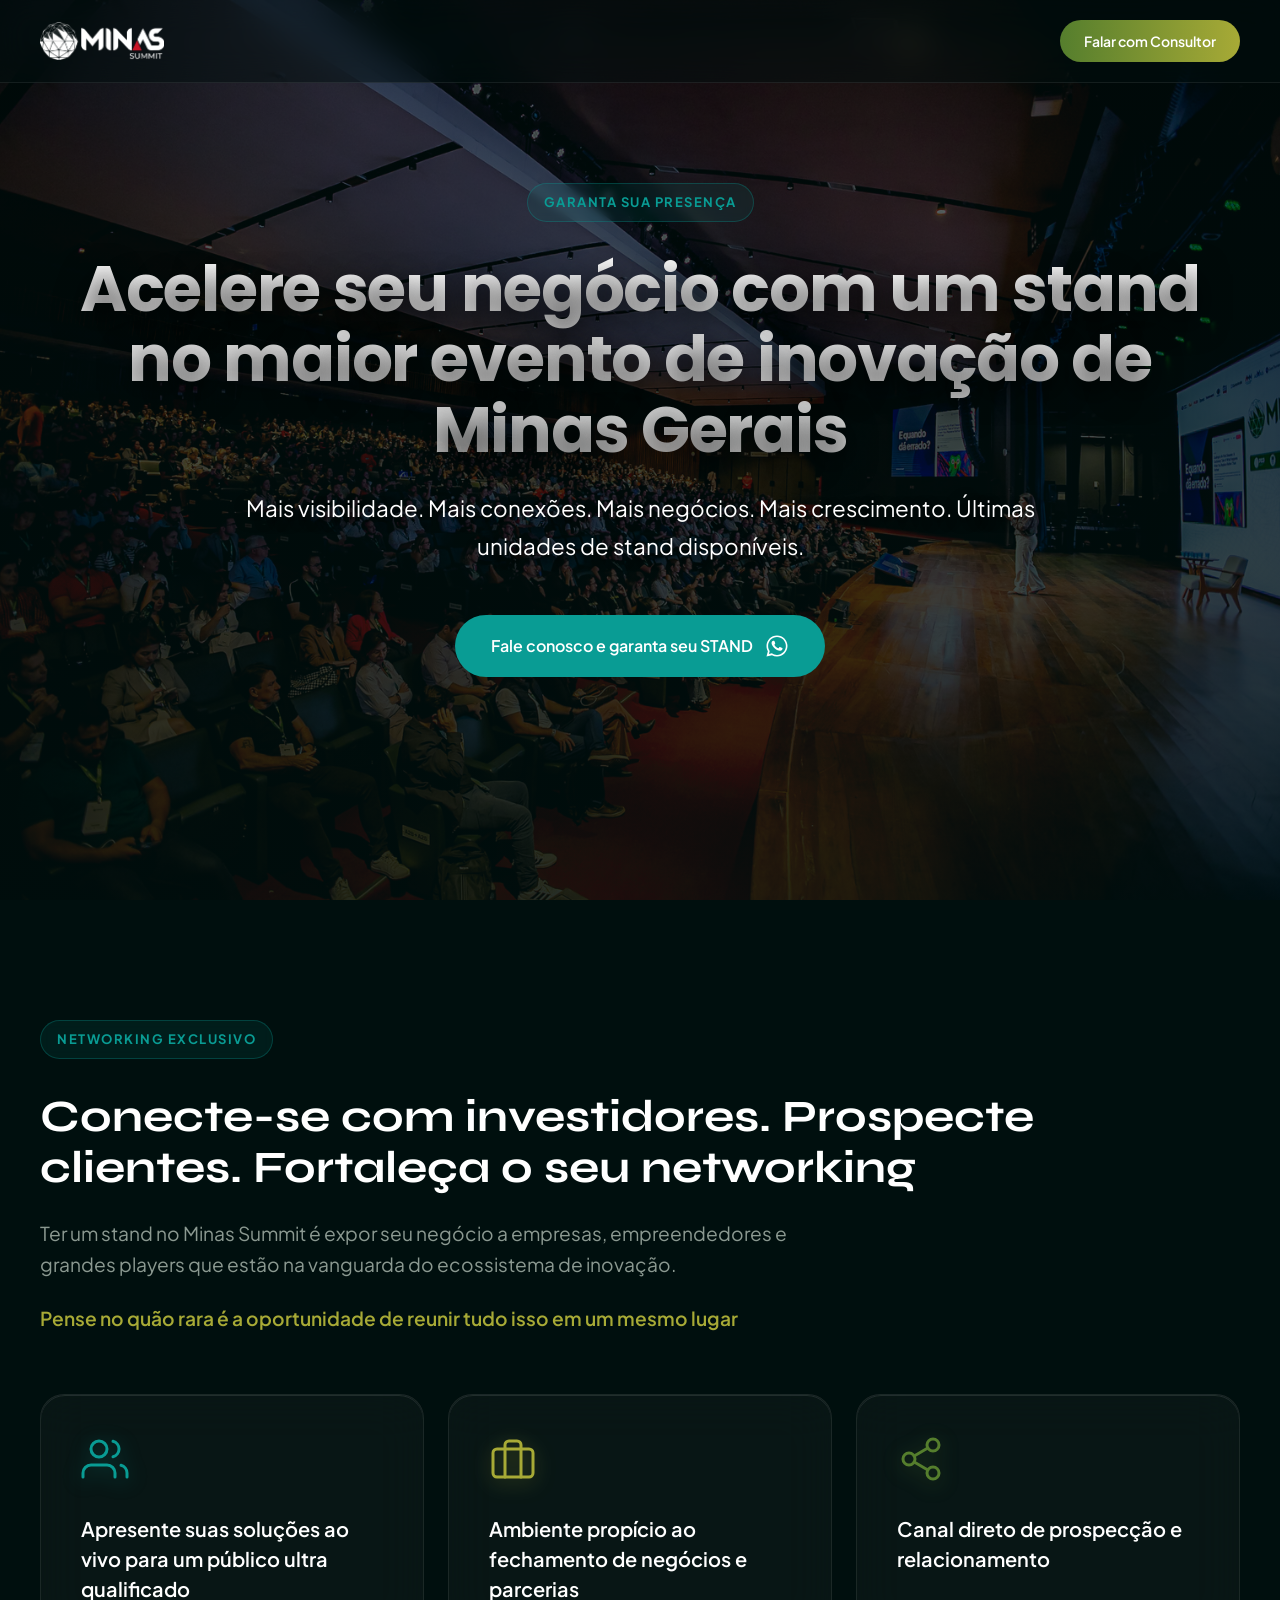
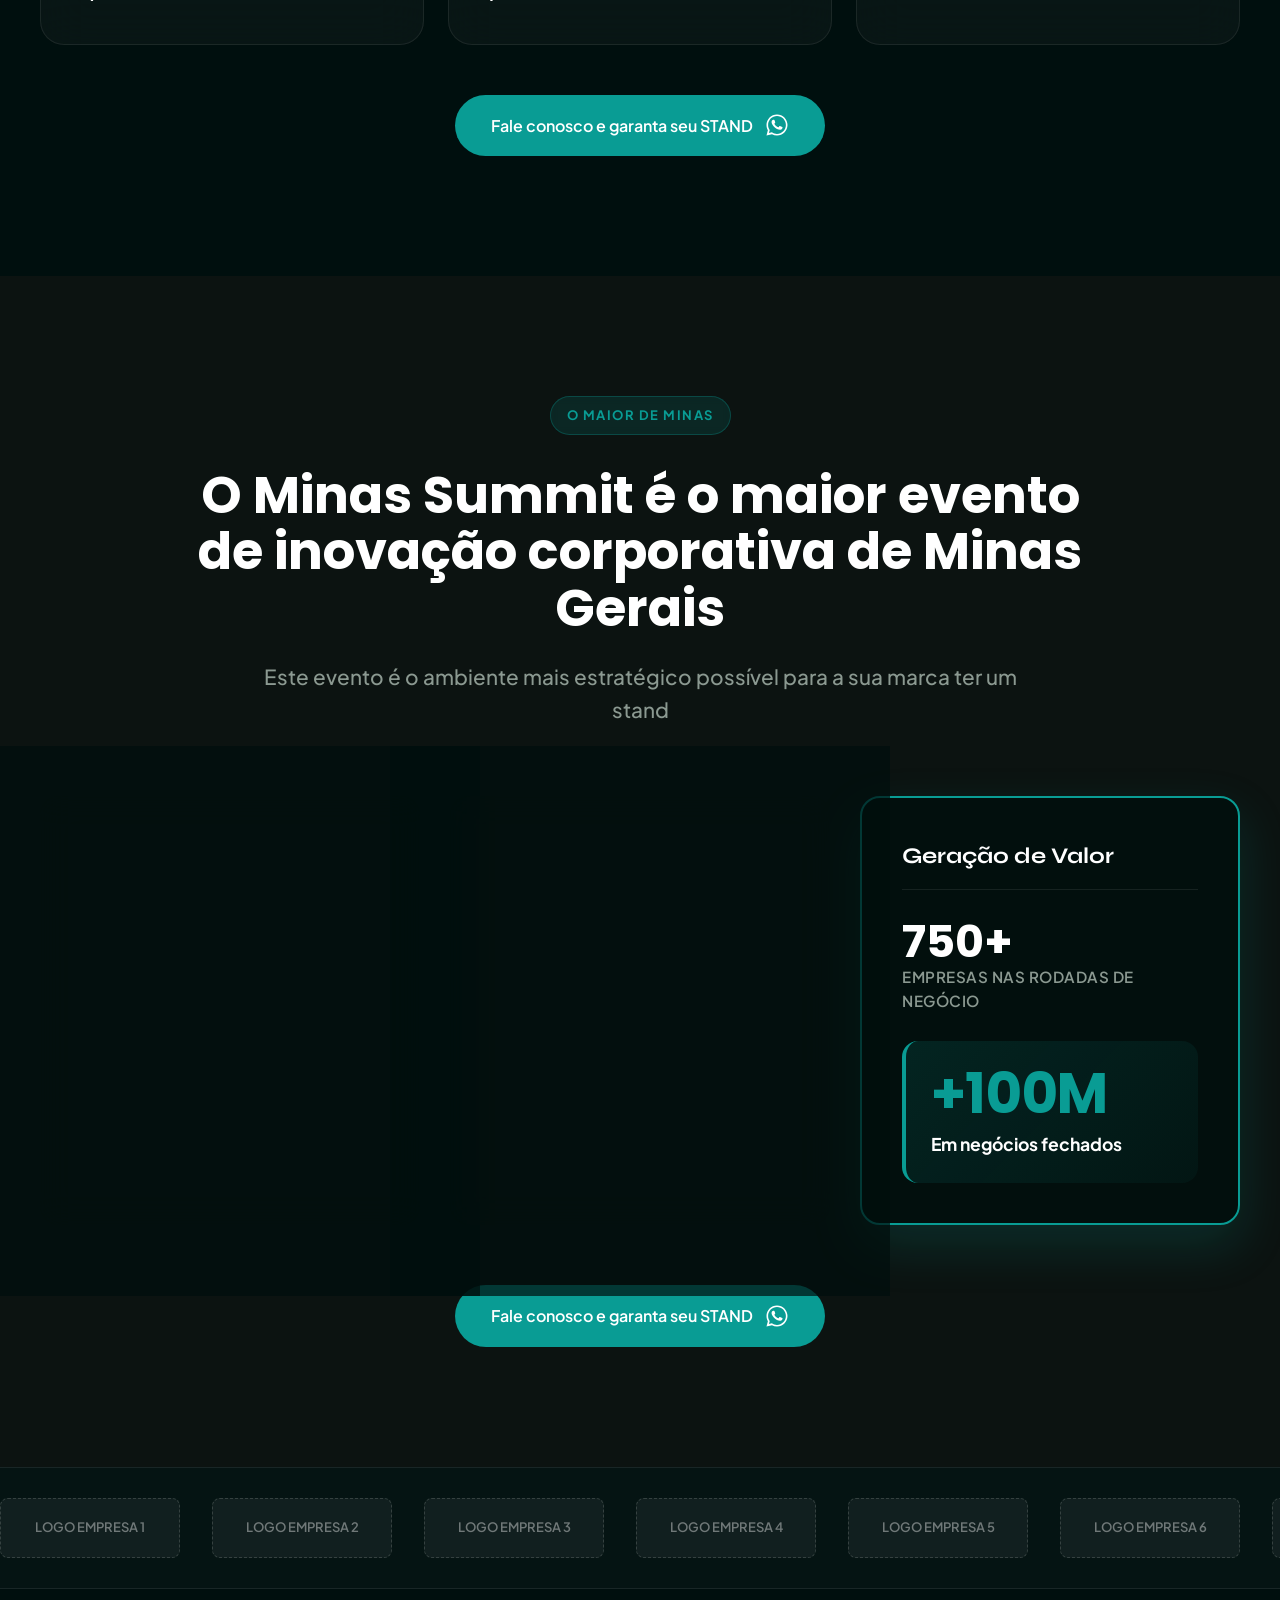
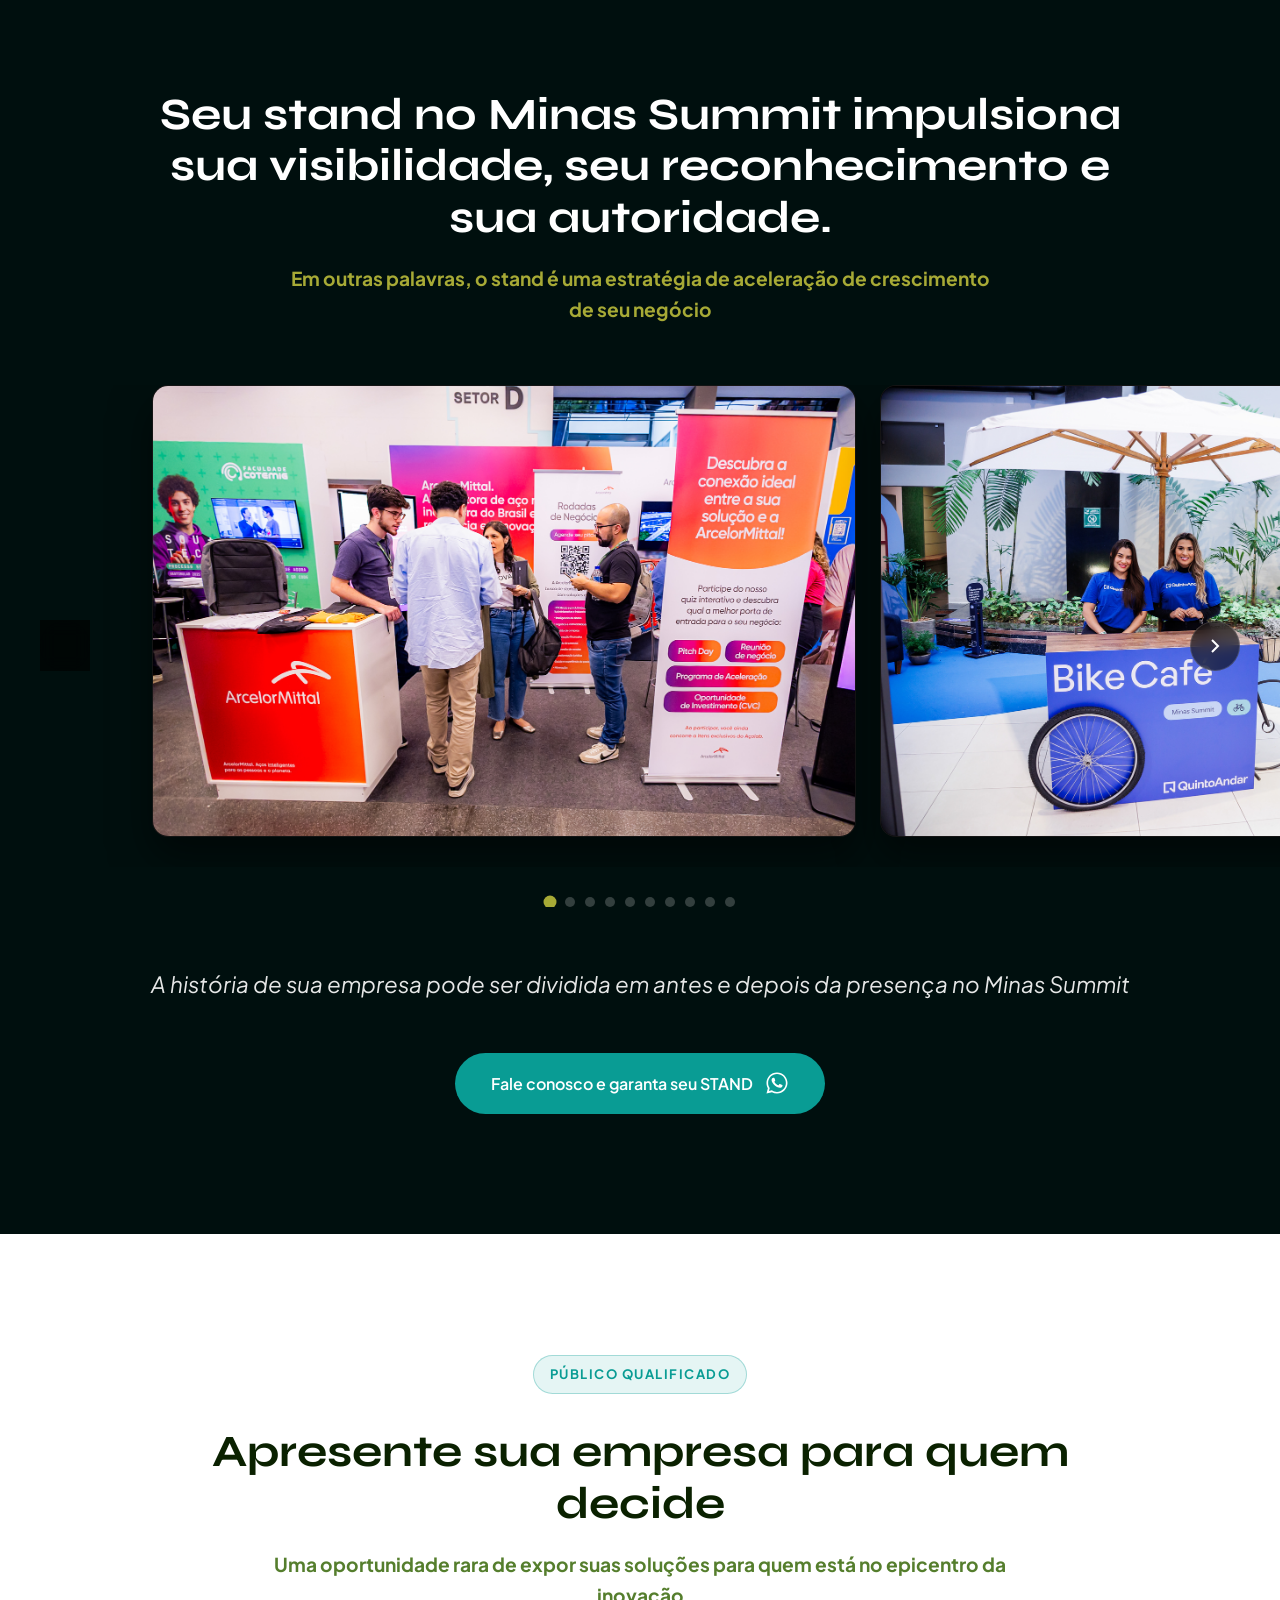
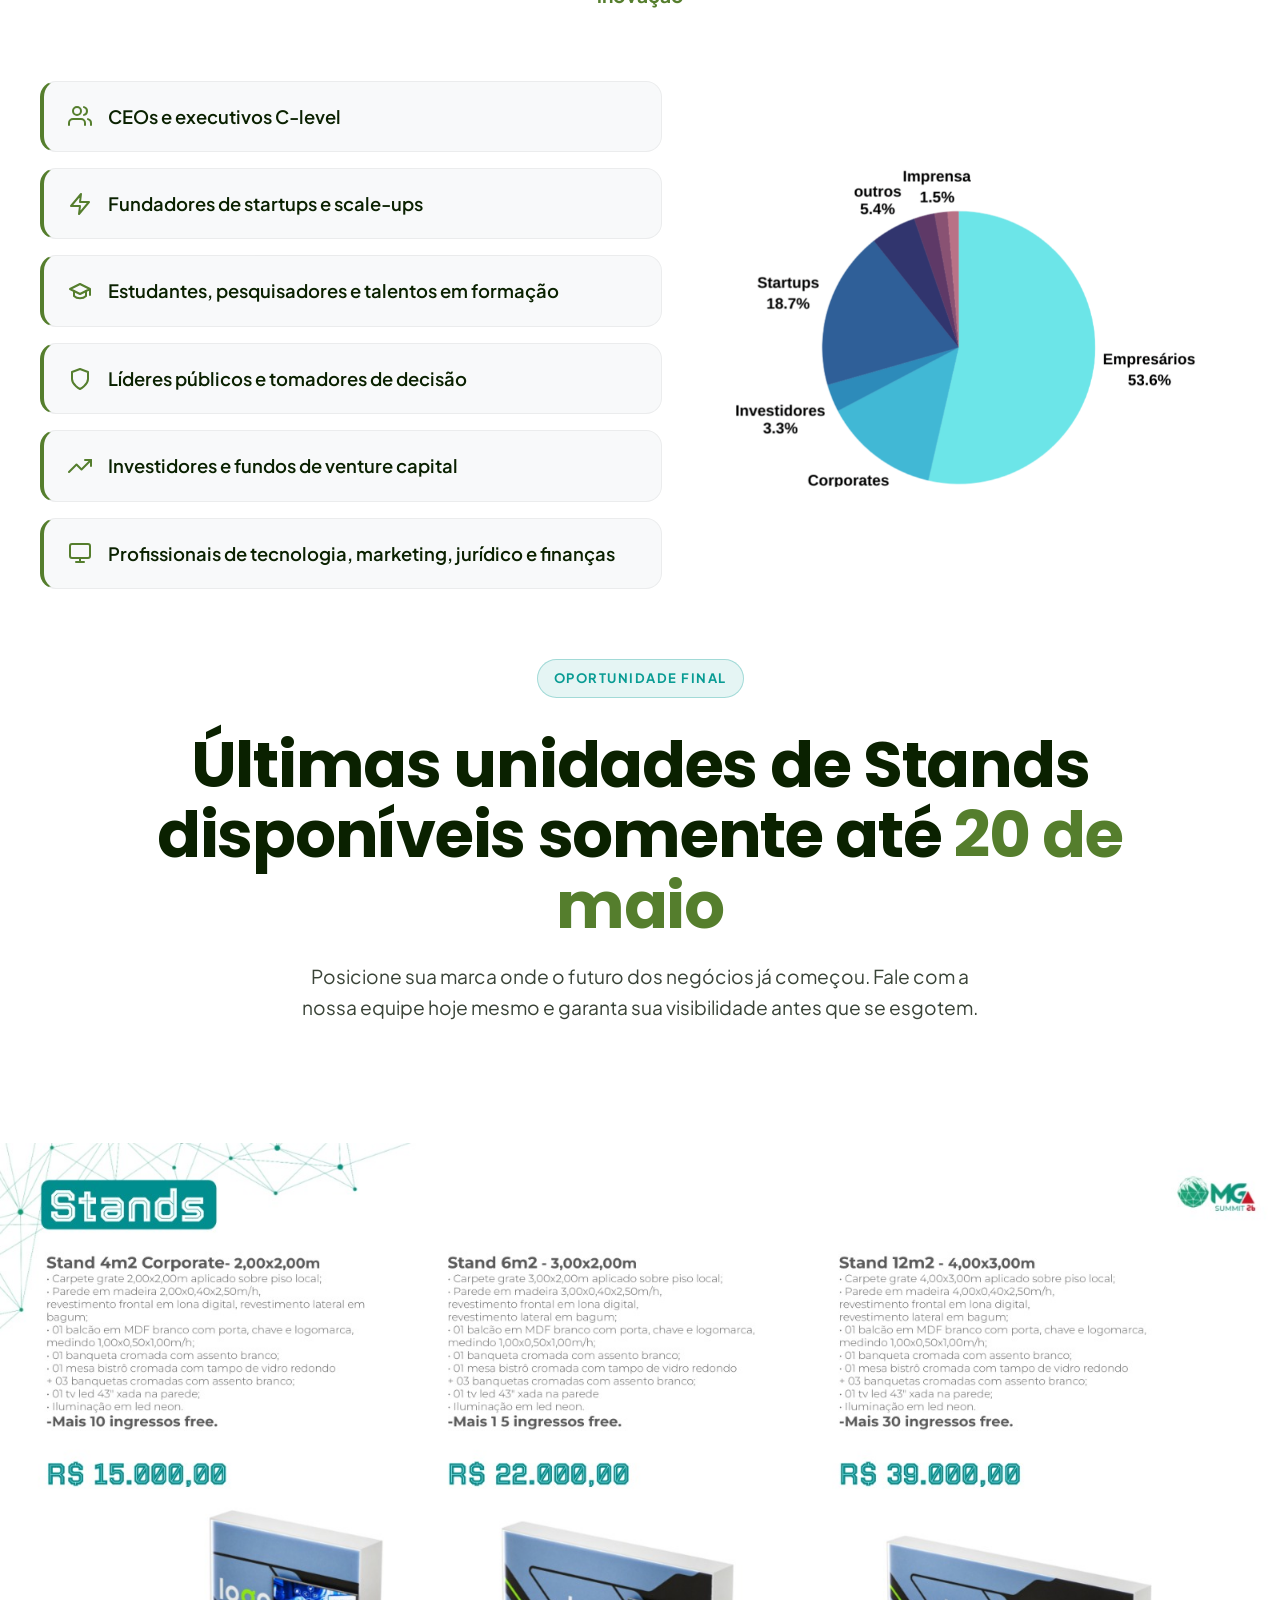
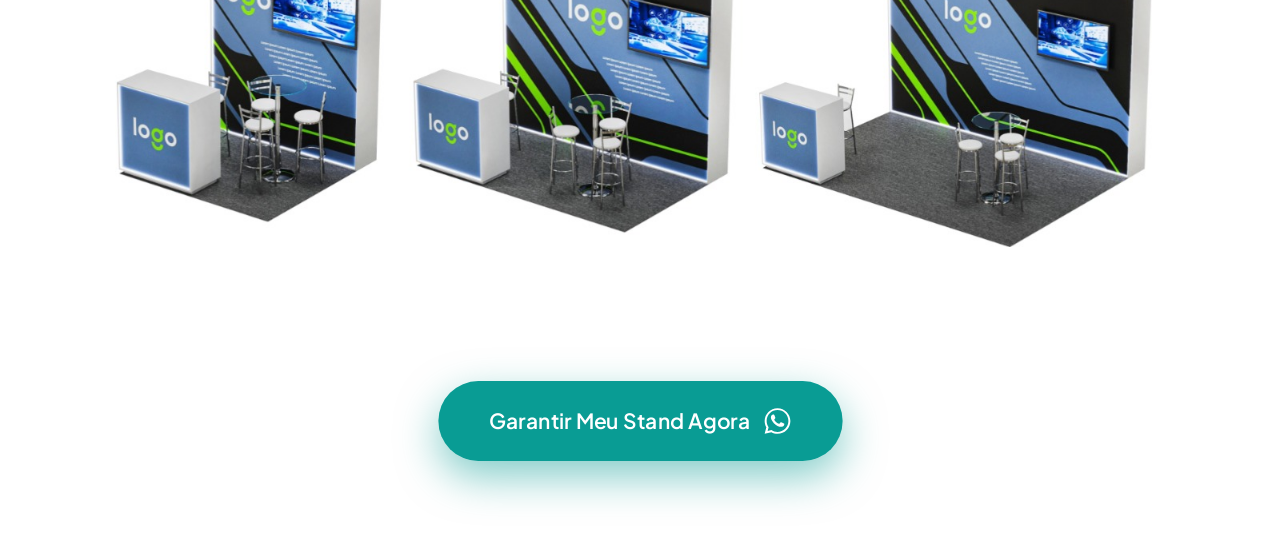
==== index.html @ 5fb6f55b "lp" ====
<!DOCTYPE html>
<html lang="pt-BR" style="scroll-behavior: smooth;">

<head>
    <meta charset="UTF-8">
    <meta name="viewport" content="width=device-width, initial-scale=1.0">
    <title>Minas Summit 2026 | Garanta o seu Stand</title>

    <!-- Google Fonts -->
    <link rel="preconnect" href="https://fonts.googleapis.com">
    <link rel="preconnect" href="https://fonts.gstatic.com" crossorigin>
    <link href="https://fonts.googleapis.com/css2?family=Plus+Jakarta+Sans:wght@300;400;500;600;700&family=Syne:wght@400;500;600;700;800&family=Poppins:wght@700&display=swap" rel="stylesheet">

    <!-- Styles -->
    <link rel="stylesheet" href="css/styles.css">
</head>

<body>

    <!-- Magic Cursor Light -->
    <div class="cursor-light" id="cursorLight"></div>

    <!-- Navigation -->
    <nav class="navbar">
        <a href="#" class="nav-logo">
            <img src="assets/img/logo branca.png" alt="Minas Summit">
        </a>
        <a href="#garanta-stand" class="nav-btn">Falar com Consultor</a>
    </nav>

    <!-- Hero Section -->
    <section class="hero" id="home">
        <div class="hero-bg"></div>
        <div class="hero-overlay"></div>

        <div class="container">
            <span class="badge">Garanta sua presença</span>
            <h1 class="title-xl">Acelere seu negócio com um stand no maior evento de inovação de Minas Gerais</h1>
            <h2 class="hero-desc">Mais visibilidade. Mais conexões. Mais negócios. Mais crescimento. Últimas unidades de stand disponíveis.</h2>

            <div style="margin-top: 10px;">
                <a href="#garanta-stand" class="btn-aqua-solid">
                    Fale conosco e garanta seu STAND
                    <svg width="24" height="24" viewBox="0 0 32 32" fill="currentColor" xmlns="http://www.w3.org/2000/svg">
                        <path fill-rule="evenodd" clip-rule="evenodd" d="M16 30C23.732 30 30 23.732 30 16C30 8.26801 23.732 2 16 2C8.26801 2 2 8.26801 2 16C2 18.5109 2.661 20.8674 3.81847 22.905L2 30L9.31486 28.3038C11.3014 29.3854 13.5789 30 16 30ZM16 27.8462C22.5425 27.8462 27.8462 22.5425 27.8462 16C27.8462 9.45755 22.5425 4.15385 16 4.15385C9.45755 4.15385 4.15385 9.45755 4.15385 16C4.15385 18.5261 4.9445 20.8675 6.29184 22.7902L5.23077 26.7692L9.27993 25.7569C11.1894 27.0746 13.5046 27.8462 16 27.8462Z" />
                        <path d="M12.5 9.49989C12.1672 8.83131 11.6565 8.8905 11.1407 8.8905C10.2188 8.8905 8.78125 9.99478 8.78125 12.05C8.78125 13.7343 9.52345 15.578 12.0244 18.3361C14.438 20.9979 17.6094 22.3748 20.2422 22.3279C22.875 22.2811 23.4167 20.0154 23.4167 19.2503C23.4167 18.9112 23.2062 18.742 23.0613 18.696C22.1641 18.2654 20.5093 17.4631 20.1328 17.3124C19.7563 17.1617 19.5597 17.3656 19.4375 17.4765C19.0961 17.8018 18.4193 18.7608 18.1875 18.9765C17.9558 19.1922 17.6103 19.083 17.4665 19.0015C16.9374 18.7892 15.5029 18.1511 14.3595 17.0426C12.9453 15.6718 12.8623 15.2001 12.5959 14.7803C12.3828 14.4444 12.5392 14.2384 12.6172 14.1483C12.9219 13.7968 13.3426 13.254 13.5313 12.9843C13.7199 12.7145 13.5702 12.305 13.4803 12.05C13.0938 10.953 12.7663 10.0347 12.5 9.49989Z" />
                    </svg>
                </a>
            </div>
        </div>
    </section>

    <!-- Seção de Networking -->
    <section id="networking">
        <div class="container">
            <span class="badge">Networking Exclusivo</span>
            <h2 class="title-md">Conecte-se com investidores. Prospecte clientes. Fortaleça o seu networking</h2>

            <p class="subtitle" style="margin-bottom: 24px;">Ter um stand no Minas Summit é expor seu negócio a empresas, empreendedores e grandes players que estão na vanguarda do ecossistema de inovação.</p>
            <p class="subtitle" style="color: var(--ms-green-light); font-weight: 600;">Pense no quão rara é a oportunidade de reunir tudo isso em um mesmo lugar</p>

            <div class="bento-grid">
                <!-- Card 1 -->
                <div class="bento-item glass-panel">
                    <div style="margin-bottom: 24px;">
                        <svg width="48" height="48" viewBox="0 0 24 24" fill="none" stroke="var(--ms-red)" stroke-width="1.5" stroke-linecap="round" stroke-linejoin="round" style="filter: drop-shadow(0 4px 10px rgba(9,156,148,0.4));">
                            <path d="M17 21v-2a4 4 0 0 0-4-4H5a4 4 0 0 0-4 4v2" />
                            <circle cx="9" cy="7" r="4" />
                            <path d="M23 21v-2a4 4 0 0 0-3-3.87" />
                            <path d="M16 3.13a4 4 0 0 1 0 7.75" />
                        </svg>
                    </div>
                    <h3 style="font-family: var(--font-body); font-size: 1.25rem; color: var(--ms-white); line-height: 1.5; font-weight: 600;">Apresente suas soluções ao vivo para um público ultra qualificado</h3>
                </div>

                <!-- Card 2 -->
                <div class="bento-item glass-panel" style="transition-delay: 0.1s;">
                    <div style="margin-bottom: 24px;">
                        <svg width="48" height="48" viewBox="0 0 24 24" fill="none" stroke="var(--ms-green-light)" stroke-width="1.5" stroke-linecap="round" stroke-linejoin="round" style="filter: drop-shadow(0 4px 10px rgba(167,170,54,0.4));">
                            <rect x="2" y="7" width="20" height="14" rx="2" ry="2" />
                            <path d="M16 21V5a2 2 0 0 0-2-2h-4a2 2 0 0 0-2 2v16" />
                        </svg>
                    </div>
                    <h3 style="font-family: var(--font-body); font-size: 1.25rem; color: var(--ms-white); line-height: 1.5; font-weight: 600;">Ambiente propício ao fechamento de negócios e parcerias</h3>
                </div>

                <!-- Card 3 -->
                <div class="bento-item glass-panel" style="transition-delay: 0.2s;">
                    <div style="margin-bottom: 24px;">
                        <svg width="48" height="48" viewBox="0 0 24 24" fill="none" stroke="var(--ms-green-mid)" stroke-width="1.5" stroke-linecap="round" stroke-linejoin="round" style="filter: drop-shadow(0 4px 10px rgba(85,126,45,0.4));">
                            <circle cx="18" cy="5" r="3" />
                            <circle cx="6" cy="12" r="3" />
                            <circle cx="18" cy="19" r="3" />
                            <line x1="8.59" y1="13.51" x2="15.42" y2="17.49" />
                            <line x1="15.41" y1="6.51" x2="8.59" y2="10.49" />
                        </svg>
                    </div>
                    <h3 style="font-family: var(--font-body); font-size: 1.25rem; color: var(--ms-white); line-height: 1.5; font-weight: 600;">Canal direto de prospecção e relacionamento</h3>
                </div>
            </div>

            <div style="margin-top: 50px; text-align: center;">
                <a href="#garanta-stand" class="btn-aqua-solid">
                    Fale conosco e garanta seu STAND
                    <svg width="24" height="24" viewBox="0 0 32 32" fill="currentColor" xmlns="http://www.w3.org/2000/svg">
                        <path fill-rule="evenodd" clip-rule="evenodd" d="M16 30C23.732 30 30 23.732 30 16C30 8.26801 23.732 2 16 2C8.26801 2 2 8.26801 2 16C2 18.5109 2.661 20.8674 3.81847 22.905L2 30L9.31486 28.3038C11.3014 29.3854 13.5789 30 16 30ZM16 27.8462C22.5425 27.8462 27.8462 22.5425 27.8462 16C27.8462 9.45755 22.5425 4.15385 16 4.15385C9.45755 4.15385 4.15385 9.45755 4.15385 16C4.15385 18.5261 4.9445 20.8675 6.29184 22.7902L5.23077 26.7692L9.27993 25.7569C11.1894 27.0746 13.5046 27.8462 16 27.8462Z" />
                        <path d="M12.5 9.49989C12.1672 8.83131 11.6565 8.8905 11.1407 8.8905C10.2188 8.8905 8.78125 9.99478 8.78125 12.05C8.78125 13.7343 9.52345 15.578 12.0244 18.3361C14.438 20.9979 17.6094 22.3748 20.2422 22.3279C22.875 22.2811 23.4167 20.0154 23.4167 19.2503C23.4167 18.9112 23.2062 18.742 23.0613 18.696C22.1641 18.2654 20.5093 17.4631 20.1328 17.3124C19.7563 17.1617 19.5597 17.3656 19.4375 17.4765C19.0961 17.8018 18.4193 18.7608 18.1875 18.9765C17.9558 19.1922 17.6103 19.083 17.4665 19.0015C16.9374 18.7892 15.5029 18.1511 14.3595 17.0426C12.9453 15.6718 12.8623 15.2001 12.5959 14.7803C12.3828 14.4444 12.5392 14.2384 12.6172 14.1483C12.9219 13.7968 13.3426 13.254 13.5313 12.9843C13.7199 12.7145 13.5702 12.305 13.4803 12.05C13.0938 10.953 12.7663 10.0347 12.5 9.49989Z" />
                    </svg>
                </a>
            </div>
        </div>
    </section>

    <!-- Seção O Grande Evento (Parallax) -->
    <section id="evento" style="position: relative; background-image: url('assets/img/stand-1.jpeg'); background-attachment: fixed; background-size: cover; background-position: center; padding: 120px 0;">
        <div style="position: absolute; top:0; left:0; width:100%; height:100%; background: rgba(15, 20, 18, 0.85); z-index: 1;"></div>

        <div class="container" style="position: relative; z-index: 2;">
            <div style="text-align: center; margin-bottom: 70px;">
                <span class="badge" style="background: rgba(9, 156, 148, 0.15); border-color: rgba(9, 156, 148, 0.3); color: var(--ms-red);">O Maior de Minas</span>
                <h1 style="font-family: var(--font-display); font-size: clamp(2.5rem, 4vw, 3.5rem); font-weight: 700; color: var(--ms-white); margin-bottom: 24px; max-width: 900px; margin-left: auto; margin-right: auto; line-height: 1.1;">O Minas Summit é o maior evento de inovação corporativa de Minas Gerais</h1>
                <h2 style="font-size: clamp(1.1rem, 2vw, 1.3rem); color: var(--text-muted); max-width: 800px; margin: 0 auto; line-height: 1.6; font-weight: 500;">Este evento é o ambiente mais estratégico possível para a sua marca ter um stand</h2>
            </div>

            <div class="cards-grid-3">
                <!-- Card 1: Ecossistema -->
                <div style="background: rgba(0, 15, 14, 0.7); backdrop-filter: blur(16px); -webkit-backdrop-filter: blur(16px); border: 1px solid rgba(255,255,255,0.08); border-radius: 20px; padding: 40px; box-shadow: 0 10px 40px rgba(0,0,0,0.4); transition: transform 0.3s;" onmouseover="this.style.transform='translateY(-5px)'" onmouseout="this.style.transform='translateY(0)'">
                    <h3 style="font-family: var(--font-heading); font-size: 1.4rem; color: var(--ms-white); margin-bottom: 30px; padding-bottom: 15px; border-bottom: 1px solid rgba(255,255,255,0.08);">Ecossistema Ativo</h3>
                    <div style="display: flex; flex-direction: column; gap: 24px;">
                        <div>
                            <div class="stat-number">13k+</div>
                            <div class="stat-label">Participantes</div>
                        </div>
                        <div>
                            <div class="stat-number">2.000</div>
                            <div class="stat-label">Startups</div>
                        </div>
                        <div>
                            <div class="stat-number">150</div>
                            <div class="stat-label">Expositores</div>
                        </div>
                    </div>
                </div>

                <!-- Card 2: Conteúdo -->
                <div style="background: rgba(0, 15, 14, 0.7); backdrop-filter: blur(16px); -webkit-backdrop-filter: blur(16px); border: 1px solid rgba(255,255,255,0.08); border-radius: 20px; padding: 40px; box-shadow: 0 10px 40px rgba(0,0,0,0.4); transition: transform 0.3s;" onmouseover="this.style.transform='translateY(-5px)'" onmouseout="this.style.transform='translateY(0)'">
                    <h3 style="font-family: var(--font-heading); font-size: 1.4rem; color: var(--ms-white); margin-bottom: 30px; padding-bottom: 15px; border-bottom: 1px solid rgba(255,255,255,0.08);">Conhecimento</h3>
                    <div style="display: flex; flex-direction: column; gap: 24px;">
                        <div>
                            <div class="stat-number">400</div>
                            <div class="stat-label">Palestrantes</div>
                        </div>
                        <div>
                            <div class="stat-number">+100h</div>
                            <div class="stat-label">De conteúdo</div>
                        </div>
                    </div>
                </div>

                <!-- Card 3: Resultados -->
                <div style="background: rgba(0, 15, 14, 0.85); border: 2px solid var(--ms-red); border-radius: 20px; padding: 40px; box-shadow: 0 20px 50px rgba(9, 156, 148, 0.2); transition: transform 0.3s; display: flex; flex-direction: column;" onmouseover="this.style.transform='translateY(-5px)'" onmouseout="this.style.transform='translateY(0)'">
                    <h3 style="font-family: var(--font-heading); font-size: 1.4rem; color: var(--ms-white); margin-bottom: 30px; padding-bottom: 15px; border-bottom: 1px solid rgba(255,255,255,0.08);">Geração de Valor</h3>
                    <div style="display: flex; flex-direction: column; gap: 24px; flex-grow: 1;">
                        <div>
                            <div style="font-family: var(--font-display); font-size: 2.8rem; font-weight: 700; color: var(--ms-white); line-height: 1;">750+</div>
                            <div class="stat-label">Empresas nas rodadas de negócio</div>
                        </div>
                        <div style="margin-top: auto; background: linear-gradient(135deg, rgba(9, 156, 148, 0.15) 0%, rgba(9, 156, 148, 0.05) 100%); padding: 25px; border-radius: 16px; border-left: 4px solid var(--ms-red);">
                            <div style="font-family: var(--font-display); font-size: 3.5rem; font-weight: 700; color: var(--ms-red); line-height: 1; letter-spacing: -1px;">+100M</div>
                            <div style="font-size: 1.1rem; font-weight: 700; color: var(--ms-white); margin-top: 8px;">Em negócios fechados</div>
                        </div>
                    </div>
                </div>
            </div>

            <div style="margin-top: 60px; text-align: center;">
                <a href="#garanta-stand" class="btn-aqua-solid">
                    Fale conosco e garanta seu STAND
                    <svg width="24" height="24" viewBox="0 0 32 32" fill="currentColor" xmlns="http://www.w3.org/2000/svg">
                        <path fill-rule="evenodd" clip-rule="evenodd" d="M16 30C23.732 30 30 23.732 30 16C30 8.26801 23.732 2 16 2C8.26801 2 2 8.26801 2 16C2 18.5109 2.661 20.8674 3.81847 22.905L2 30L9.31486 28.3038C11.3014 29.3854 13.5789 30 16 30ZM16 27.8462C22.5425 27.8462 27.8462 22.5425 27.8462 16C27.8462 9.45755 22.5425 4.15385 16 4.15385C9.45755 4.15385 4.15385 9.45755 4.15385 16C4.15385 18.5261 4.9445 20.8675 6.29184 22.7902L5.23077 26.7692L9.27993 25.7569C11.1894 27.0746 13.5046 27.8462 16 27.8462Z" />
                        <path d="M12.5 9.49989C12.1672 8.83131 11.6565 8.8905 11.1407 8.8905C10.2188 8.8905 8.78125 9.99478 8.78125 12.05C8.78125 13.7343 9.52345 15.578 12.0244 18.3361C14.438 20.9979 17.6094 22.3748 20.2422 22.3279C22.875 22.2811 23.4167 20.0154 23.4167 19.2503C23.4167 18.9112 23.2062 18.742 23.0613 18.696C22.1641 18.2654 20.5093 17.4631 20.1328 17.3124C19.7563 17.1617 19.5597 17.3656 19.4375 17.4765C19.0961 17.8018 18.4193 18.7608 18.1875 18.9765C17.9558 19.1922 17.6103 19.083 17.4665 19.0015C16.9374 18.7892 15.5029 18.1511 14.3595 17.0426C12.9453 15.6718 12.8623 15.2001 12.5959 14.7803C12.3828 14.4444 12.5392 14.2384 12.6172 14.1483C12.9219 13.7968 13.3426 13.254 13.5313 12.9843C13.7199 12.7145 13.5702 12.305 13.4803 12.05C13.0938 10.953 12.7663 10.0347 12.5 9.49989Z" />
                    </svg>
                </a>
            </div>
        </div>
    </section>

    <!-- Seção Benefícios & Galeria de Stands -->
    <section id="autoridade" style="padding-top: 0; padding-bottom: 120px;">
        <div class="marquee-track">
            <div class="marquee-content">
                <div class="logo-placeholder">Logo Empresa 1</div>
                <div class="logo-placeholder">Logo Empresa 2</div>
                <div class="logo-placeholder">Logo Empresa 3</div>
                <div class="logo-placeholder">Logo Empresa 4</div>
                <div class="logo-placeholder">Logo Empresa 5</div>
                <div class="logo-placeholder">Logo Empresa 6</div>
                <div class="logo-placeholder">Logo Empresa 7</div>
            </div>
            <div class="marquee-content" aria-hidden="true">
                <div class="logo-placeholder">Logo Empresa 1</div>
                <div class="logo-placeholder">Logo Empresa 2</div>
                <div class="logo-placeholder">Logo Empresa 3</div>
                <div class="logo-placeholder">Logo Empresa 4</div>
                <div class="logo-placeholder">Logo Empresa 5</div>
                <div class="logo-placeholder">Logo Empresa 6</div>
                <div class="logo-placeholder">Logo Empresa 7</div>
            </div>
        </div>

        <div class="container" style="text-align: center; margin-top: 100px;">
            <h1 class="title-md" style="font-size: clamp(2rem, 3.5vw, 3rem); max-width: 1000px; margin: 0 auto 20px;">
                Seu stand no Minas Summit impulsiona sua visibilidade, seu reconhecimento e sua&nbsp;autoridade.
            </h1>
            <h2 class="subtitle" style="margin: 0 auto; max-width: 700px; color: var(--ms-green-light);">
                Em outras palavras, o stand é uma estratégia de aceleração de crescimento de seu negócio
            </h2>
        </div>

        <div class="stand-carousel-wrapper">
            <div class="slider-controls">
                <button class="control-btn" id="prevSlide">
                    <svg width="24" height="24" fill="none" stroke="currentColor" stroke-width="2" viewBox="0 0 24 24">
                        <path d="M15 18l-6-6 6-6" />
                    </svg>
                </button>
                <button class="control-btn" id="nextSlide">
                    <svg width="24" height="24" fill="none" stroke="currentColor" stroke-width="2" viewBox="0 0 24 24">
                        <path d="M9 18l6-6-6-6" />
                    </svg>
                </button>
            </div>
            <div class="stand-carousel">
                <div style="flex: 0 0 10vw; min-width: 10px;"></div>
                <div class="stand-slide"><img src="assets/img/stands/stand-acelor.jpg" alt="Acelor no Minas Summit"></div>
                <div class="stand-slide"><img src="assets/img/stands/stand-bikecafe.jpg" alt="BikeCafe Stand"></div>
                <div class="stand-slide"><img src="assets/img/stands/stand-casas.jpg" alt="Casas Stand"></div>
                <div class="stand-slide"><img src="assets/img/stands/stand-fredzak.jpg" alt="Fredzak Stand"></div>
                <div class="stand-slide"><img src="assets/img/stands/stand-grant.jpg" alt="Grant Stand"></div>
                <div class="stand-slide"><img src="assets/img/stands/stand-hole.jpg" alt="Hole Stand"></div>
                <div class="stand-slide"><img src="assets/img/stands/stand-mercantil.jpg" alt="Banco Mercantil Stand"></div>
                <div class="stand-slide"><img src="assets/img/stands/stand-quintoandar.jpg" alt="QuintoAndar Stand"></div>
                <div class="stand-slide"><img src="assets/img/stands/stand-tial.jpg" alt="Tial Stand"></div>
                <div class="stand-slide"><img src="assets/img/stands/stand-triplo.jpg" alt="Triplo Stand"></div>
                <div style="flex: 0 0 10vw; min-width: 10px;"></div>
            </div>
            <div class="slider-dots" id="carouselDots"></div>
        </div>

        <div class="container" style="text-align: center;">
            <h3 style="font-family: var(--font-body); font-size: clamp(1.2rem, 2vw, 1.4rem); color: var(--ms-white); font-weight: 400; font-style: italic; opacity: 0.9; margin-bottom: 50px;">
                A história de sua empresa pode ser dividida em antes e depois da presença no Minas Summit
            </h3>
            <div style="margin-top: 10px;">
                <a href="#garanta-stand" class="btn-aqua-solid">
                    Fale conosco e garanta seu STAND
                    <svg width="24" height="24" viewBox="0 0 32 32" fill="currentColor" xmlns="http://www.w3.org/2000/svg">
                        <path fill-rule="evenodd" clip-rule="evenodd" d="M16 30C23.732 30 30 23.732 30 16C30 8.26801 23.732 2 16 2C8.26801 2 2 8.26801 2 16C2 18.5109 2.661 20.8674 3.81847 22.905L2 30L9.31486 28.3038C11.3014 29.3854 13.5789 30 16 30ZM16 27.8462C22.5425 27.8462 27.8462 22.5425 27.8462 16C27.8462 9.45755 22.5425 4.15385 16 4.15385C9.45755 4.15385 4.15385 9.45755 4.15385 16C4.15385 18.5261 4.9445 20.8675 6.29184 22.7902L5.23077 26.7692L9.27993 25.7569C11.1894 27.0746 13.5046 27.8462 16 27.8462Z" />
                        <path d="M12.5 9.49989C12.1672 8.83131 11.6565 8.8905 11.1407 8.8905C10.2188 8.8905 8.78125 9.99478 8.78125 12.05C8.78125 13.7343 9.52345 15.578 12.0244 18.3361C14.438 20.9979 17.6094 22.3748 20.2422 22.3279C22.875 22.2811 23.4167 20.0154 23.4167 19.2503C23.4167 18.9112 23.2062 18.742 23.0613 18.696C22.1641 18.2654 20.5093 17.4631 20.1328 17.3124C19.7563 17.1617 19.5597 17.3656 19.4375 17.4765C19.0961 17.8018 18.4193 18.7608 18.1875 18.9765C17.9558 19.1922 17.6103 19.083 17.4665 19.0015C16.9374 18.7892 15.5029 18.1511 14.3595 17.0426C12.9453 15.6718 12.8623 15.2001 12.5959 14.7803C12.3828 14.4444 12.5392 14.2384 12.6172 14.1483C12.9219 13.7968 13.3426 13.254 13.5313 12.9843C13.7199 12.7145 13.5702 12.305 13.4803 12.05C13.0938 10.953 12.7663 10.0347 12.5 9.49989Z" />
                    </svg>
                </a>
            </div>
        </div>
    </section>

    <!-- Seção de Público Qualificado -->
    <section id="publico" style="background: var(--ms-white); border-top: 1px solid var(--border-glass); padding-top: 120px; padding-bottom: 30px;">
        <div class="container">
            <div style="text-align: center; margin-bottom: 70px;">
                <span class="badge" style="background: rgba(9, 156, 148, 0.1); border-color: rgba(9, 156, 148, 0.3); color: var(--ms-red);">Público Qualificado</span>
                <h1 class="title-md" style="color: var(--ms-dark); font-size: clamp(2rem, 3.5vw, 3.2rem); max-width: 900px; margin: 0 auto 20px;">
                    Apresente sua empresa para quem decide
                </h1>
                <h2 class="subtitle" style="margin: 0 auto; max-width: 800px; color: var(--ms-green-mid);">
                    Uma oportunidade rara de expor suas soluções para quem está no epicentro da inovação
                </h2>
            </div>

            <div class="publico-grid">
                <!-- Coluna Esquerda: Lista de Públicos -->
                <div style="display: flex; flex-direction: column; gap: 16px;">
                    <div class="publico-item">
                        <svg width="24" height="24" fill="none" stroke="currentColor" stroke-width="2" stroke-linecap="round" stroke-linejoin="round">
                            <path d="M17 21v-2a4 4 0 0 0-4-4H5a4 4 0 0 0-4 4v2"></path>
                            <circle cx="9" cy="7" r="4"></circle>
                            <path d="M23 21v-2a4 4 0 0 0-3-3.87"></path>
                            <path d="M16 3.13a4 4 0 0 1 0 7.75"></path>
                        </svg>
                        <h3 style="font-family: var(--font-body); font-size: 1.15rem; color: var(--ms-dark); font-weight: 600;">CEOs e executivos C-level</h3>
                    </div>
                    <div class="publico-item">
                        <svg width="24" height="24" fill="none" stroke="currentColor" stroke-width="2" stroke-linecap="round" stroke-linejoin="round">
                            <path d="M13 2L3 14h9l-1 8 10-12h-9l1-8z"></path>
                        </svg>
                        <h3 style="font-family: var(--font-body); font-size: 1.15rem; color: var(--ms-dark); font-weight: 600;">Fundadores de startups e scale-ups</h3>
                    </div>
                    <div class="publico-item">
                        <svg width="24" height="24" fill="none" stroke="currentColor" stroke-width="2" stroke-linecap="round" stroke-linejoin="round">
                            <path d="M22 10v6M2 10l10-5 10 5-10 5z"></path>
                            <path d="M6 12v5c3 3 9 3 12 0v-5"></path>
                        </svg>
                        <h3 style="font-family: var(--font-body); font-size: 1.15rem; color: var(--ms-dark); font-weight: 600;">Estudantes, pesquisadores e talentos em formação</h3>
                    </div>
                    <div class="publico-item">
                        <svg width="24" height="24" fill="none" stroke="currentColor" stroke-width="2" stroke-linecap="round" stroke-linejoin="round">
                            <path d="M12 22s8-4 8-10V5l-8-3-8 3v7c0 6 8 10 8 10z"></path>
                        </svg>
                        <h3 style="font-family: var(--font-body); font-size: 1.15rem; color: var(--ms-dark); font-weight: 600;">Líderes públicos e tomadores de decisão</h3>
                    </div>
                    <div class="publico-item">
                        <svg width="24" height="24" fill="none" stroke="currentColor" stroke-width="2" stroke-linecap="round" stroke-linejoin="round">
                            <polyline points="23 6 13.5 15.5 8.5 10.5 1 18"></polyline>
                            <polyline points="17 6 23 6 23 12"></polyline>
                        </svg>
                        <h3 style="font-family: var(--font-body); font-size: 1.15rem; color: var(--ms-dark); font-weight: 600;">Investidores e fundos de venture capital</h3>
                    </div>
                    <div class="publico-item">
                        <svg width="24" height="24" fill="none" stroke="currentColor" stroke-width="2" stroke-linecap="round" stroke-linejoin="round">
                            <rect x="2" y="3" width="20" height="14" rx="2" ry="2"></rect>
                            <line x1="8" y1="21" x2="16" y2="21"></line>
                            <line x1="12" y1="17" x2="12" y2="21"></line>
                        </svg>
                        <h3 style="font-family: var(--font-body); font-size: 1.15rem; color: var(--ms-dark); font-weight: 600;">Profissionais de tecnologia, marketing, jurídico e finanças</h3>
                    </div>
                </div>

                <!-- Coluna Direita: Imagem Gráfico -->
                <div style="position: relative; display: flex; justify-content: center; width: 100%;">
                    <div style="width: 100%; display: flex; justify-content: center;">
                        <img src="assets/img/grafico-publico.png" alt="Gráfico do Público Presente no Minas Summit" style="width: 100%; max-width: 800px; height: auto; display: block; mix-blend-mode: multiply; margin-left:-20px;">
                    </div>
                </div>
            </div>
        </div>
    </section>

    <!-- Final CTA Section / Última Dobra de Vendas -->
    <section id="garanta-stand" style="background: var(--ms-white); padding: 40px 0 80px; text-align: center;">
        <div class="container">
            <span class="badge" style="background: rgba(9, 156, 148, 0.1); border-color: rgba(9, 156, 148, 0.3); color: var(--ms-red);">Oportunidade Final</span>

            <h1 class="title-xl" style="font-size: clamp(2.5rem, 5vw, 4.5rem); max-width: 1100px; margin: 0 auto 20px; line-height: 1.1; color: var(--ms-dark); text-shadow: none; background: none; -webkit-text-fill-color: var(--ms-dark);">
                Últimas unidades de Stands disponíveis somente até <span style="color: var(--ms-green-mid); -webkit-text-fill-color: var(--ms-green-mid);">20 de maio</span>
            </h1>

            <p class="subtitle" style="margin: 0 auto 60px; color: var(--ms-dark-alt); font-size: clamp(1.1rem, 1.5vw, 1.4rem); max-width: 700px;">
                Posicione sua marca onde o futuro dos negócios já começou. Fale com a nossa equipe hoje mesmo e garanta sua visibilidade antes que se esgotem.
            </p>
        </div>

        <!-- Fundo Imagem Sem Overlay -->
        <div style="width: 100%; margin: 60px 0;">
            <img src="assets/img/stand-valores.jpeg" alt="Valores e Mapa de Stands" style="width: 100%; height: auto; display: block;">
        </div>

        <!-- CTA Abaixo da Imagem -->
        <div class="container" style="margin-top: 60px;">
            <a href="https://wa.me/5599999999999" target="_blank" class="btn-aqua-solid" style="padding: 22px 48px; font-size: 1.25rem; transform: scale(1.05); box-shadow: 0 15px 40px rgba(9, 156, 148, 0.5);">
                Garantir Meu Stand Agora
                <svg width="28" height="28" viewBox="0 0 32 32" fill="currentColor" xmlns="http://www.w3.org/2000/svg">
                    <path fill-rule="evenodd" clip-rule="evenodd" d="M16 30C23.732 30 30 23.732 30 16C30 8.26801 23.732 2 16 2C8.26801 2 2 8.26801 2 16C2 18.5109 2.661 20.8674 3.81847 22.905L2 30L9.31486 28.3038C11.3014 29.3854 13.5789 30 16 30ZM16 27.8462C22.5425 27.8462 27.8462 22.5425 27.8462 16C27.8462 9.45755 22.5425 4.15385 16 4.15385C9.45755 4.15385 4.15385 9.45755 4.15385 16C4.15385 18.5261 4.9445 20.8675 6.29184 22.7902L5.23077 26.7692L9.27993 25.7569C11.1894 27.0746 13.5046 27.8462 16 27.8462Z" />
                    <path d="M12.5 9.49989C12.1672 8.83131 11.6565 8.8905 11.1407 8.8905C10.2188 8.8905 8.78125 9.99478 8.78125 12.05C8.78125 13.7343 9.52345 15.578 12.0244 18.3361C14.438 20.9979 17.6094 22.3748 20.2422 22.3279C22.875 22.2811 23.4167 20.0154 23.4167 19.2503C23.4167 18.9112 23.2062 18.742 23.0613 18.696C22.1641 18.2654 20.5093 17.4631 20.1328 17.3124C19.7563 17.1617 19.5597 17.3656 19.4375 17.4765C19.0961 17.8018 18.4193 18.7608 18.1875 18.9765C17.9558 19.1922 17.6103 19.083 17.4665 19.0015C16.9374 18.7892 15.5029 18.1511 14.3595 17.0426C12.9453 15.6718 12.8623 15.2001 12.5959 14.7803C12.3828 14.4444 12.5392 14.2384 12.6172 14.1483C12.9219 13.7968 13.3426 13.254 13.5313 12.9843C13.7199 12.7145 13.5702 12.305 13.4803 12.05C13.0938 10.953 12.7663 10.0347 12.5 9.49989Z" />
                </svg>
            </a>
        </div>
    </section>

    <!-- Scripts -->
    <script src="js/main.js"></script>
</body>

</html>
---- css/styles.css ----
:root {
    /* Palette Core */
    --ms-white: #ffffff;
    --ms-dark: #0a2100;
    --ms-dark-alt: #0d1a0bd1;
    --ms-green-mid: #557e2d;
    --ms-green-light: #a7aa36;
    --ms-red: #099C94;

    /* Backgrounds */
    --bg-body: #000F0E;
    --bg-glass: rgba(255, 255, 255, 0.03);
    --bg-glass-hover: rgba(255, 255, 255, 0.06);
    --border-glass: rgba(255, 255, 255, 0.08);

    /* Text */
    --text-main: #ffffff;
    --text-muted: #8b9991;

    /* Fonts */
    --font-heading: 'Syne', sans-serif;
    --font-body: 'Plus Jakarta Sans', sans-serif;
    --font-display: 'Poppins', sans-serif;

    /* Animation */
    --transition: all 0.4s cubic-bezier(0.16, 1, 0.3, 1);
}

* {
    margin: 0;
    padding: 0;
    box-sizing: border-box;
}

/* =============== MAGIC CURSOR LIGHT =============== */
.cursor-light {
    position: fixed;
    top: -300px;
    left: -300px;
    width: 600px;
    height: 600px;
    background: radial-gradient(circle, rgba(9, 156, 148, 0.35), rgba(9, 156, 148, 0.15) 40%, transparent 70%);
    border-radius: 50%;
    pointer-events: none;
    z-index: 1;
    filter: blur(40px);
    opacity: 0;
    transition: opacity 0.5s;
}

body {
    font-family: var(--font-body);
    background-color: var(--bg-body);
    color: var(--text-main);
    line-height: 1.6;
    overflow-x: hidden;
}

/* =============== NAVIGATION =============== */
.navbar {
    position: fixed;
    top: 0;
    left: 0;
    right: 0;
    padding: 20px 40px;
    display: flex;
    justify-content: space-between;
    align-items: center;
    z-index: 100;
    background: rgba(0, 15, 14, 0.5);
    backdrop-filter: blur(16px);
    -webkit-backdrop-filter: blur(16px);
    border-bottom: 1px solid var(--border-glass);
    transition: var(--transition);
}

.nav-logo {
    display: flex;
    align-items: center;
    text-decoration: none;
}

.nav-logo img {
    height: 38px;
    width: auto;
    object-fit: contain;
    transition: var(--transition);
}

.nav-logo:hover img {
    transform: scale(1.05);
}

.nav-btn {
    background: linear-gradient(90deg, var(--ms-green-mid), var(--ms-green-light));
    color: #fff;
    padding: 10px 24px;
    border-radius: 50px;
    text-decoration: none;
    font-weight: 600;
    font-size: 14px;
    transition: var(--transition);
}

.nav-btn:hover {
    box-shadow: 0 10px 20px rgba(167, 170, 54, 0.2);
    transform: translateY(-2px);
}

/* =============== LAYOUT STRUCTURE =============== */
.container {
    max-width: 1320px;
    margin: 0 auto;
    padding: 0 40px;
    position: relative;
    z-index: 3;
}

/* =============== TYPOGRAPHY & HEADERS =============== */
.badge {
    display: inline-flex;
    align-items: center;
    padding: 8px 16px;
    border-radius: 50px;
    background: rgba(9, 156, 148, 0.1);
    border: 1px solid rgba(9, 156, 148, 0.3);
    color: var(--ms-red);
    font-size: 13px;
    font-weight: 700;
    letter-spacing: 1.5px;
    text-transform: uppercase;
    margin-bottom: 32px;
    backdrop-filter: blur(4px);
}

.title-xl {
    font-family: var(--font-display);
    font-size: clamp(2.5rem, 5vw, 4.2rem);
    font-weight: 700;
    line-height: 1.1;
    letter-spacing: -0.02em;
    margin-bottom: 24px;
    background: linear-gradient(180deg, #FFFFFF 0%, rgba(255, 255, 255, 0.85) 100%);
    -webkit-background-clip: text;
    -webkit-text-fill-color: transparent;
    text-shadow: 0 10px 30px rgba(0, 0, 0, 0.8);
}

.hero-desc {
    font-size: clamp(1.1rem, 2vw, 1.4rem);
    color: var(--ms-white);
    font-weight: 400;
    max-width: 850px;
    margin: 0 auto 40px;
    text-shadow: 0 4px 12px rgba(0, 0, 0, 0.9);
    line-height: 1.7;
}

/* =============== HERO SECTION =============== */
.hero {
    position: relative;
    min-height: 100vh;
    display: flex;
    align-items: center;
    justify-content: center;
    text-align: center;
    padding-top: 80px;
    /* Accounts for navbar */
}

.hero-bg {
    position: absolute;
    top: 0;
    left: 0;
    right: 0;
    bottom: 0;
    background-image: url('../assets/img/img01.jpg');
    background-size: cover;
    background-position: center;
    z-index: 1;
}

/* Dark overlay for text legibility */
.hero-overlay {
    position: absolute;
    top: 0;
    left: 0;
    right: 0;
    bottom: 0;
    background: linear-gradient(to bottom, rgba(0, 15, 14, 0.6) 0%, rgba(0, 15, 14, 0.85) 100%);
    z-index: 2;
}

.hero .container {
    display: flex;
    flex-direction: column;
    align-items: center;
    justify-content: center;
}

/* =============== BUTTONS =============== */
.btn-aqua-solid {
    border: none;
    color: var(--ms-white);
    background: var(--ms-red);
    cursor: pointer;
    padding: 18px 36px;
    font-size: 16px;
    border-radius: 50px;
    transition: var(--transition);
    display: inline-flex;
    align-items: center;
    justify-content: center;
    gap: 12px;
    font-family: var(--font-body);
    font-weight: 600;
    text-decoration: none;
}

.btn-aqua-solid:hover {
    box-shadow: 0 10px 25px rgba(9, 156, 148, 0.5);
    transform: translateY(-3px);
    filter: brightness(1.1);
}

/* =============== SECTION & BENTO GRID =============== */
section {
    padding: 120px 0;
    display: flex;
    flex-direction: column;
    justify-content: center;
    position: relative;
}

.title-md {
    font-family: var(--font-heading);
    font-size: clamp(2rem, 3.5vw, 3rem);
    font-weight: 700;
    line-height: 1.15;
    margin-bottom: 24px;
    color: var(--ms-white);
}

.subtitle {
    font-size: clamp(1.1rem, 1.5vw, 1.3rem);
    color: var(--text-muted);
    max-width: 800px;
    line-height: 1.6;
}

.glass-panel {
    background: var(--bg-glass);
    border: 1px solid var(--border-glass);
    backdrop-filter: blur(24px);
    -webkit-backdrop-filter: blur(24px);
    border-radius: 24px;
    position: relative;
    overflow: hidden;
    z-index: 3;
}

.glass-panel::before {
    content: '';
    position: absolute;
    top: 0;
    left: 0;
    right: 0;
    bottom: 0;
    border-radius: 24px;
    box-shadow: inset 0 1px 0 rgba(255, 255, 255, 0.1);
    pointer-events: none;
}

.bento-grid {
    display: grid;
    grid-template-columns: repeat(3, 1fr);
    gap: 24px;
    margin-top: 60px;
}

.bento-item {
    padding: 40px;
    display: flex;
    flex-direction: column;
    transition: var(--transition);
}

.bento-item:hover {
    transform: translateY(-8px);
    background: var(--bg-glass-hover);
    border-color: rgba(255, 255, 255, 0.15);
    box-shadow: 0 30px 60px rgba(0, 0, 0, 0.5);
}

/* =============== RESPONSIVENESS =============== */
@media (max-width: 1024px) {
    .bento-grid {
        grid-template-columns: repeat(2, 1fr);
    }
}

@media (max-width: 768px) {
    .navbar {
        padding: 15px 20px;
    }

    .container {
        padding: 0 20px;
    }

    .title-xl {
        font-size: 2.2rem;
    }

    .title-md {
        font-size: 1.8rem;
    }

    .hero {
        padding-top: 100px;
        padding-bottom: 60px;
    }

    .bento-grid {
        grid-template-columns: 1fr;
        margin-top: 40px;
    }

    section {
        padding: 80px 0;
    }

    .bento-item {
        padding: 30px;
    }
}

/* =============== ESTATÍSTICAS & GALERIA =============== */
.stat-number {
    font-family: var(--font-display);
    font-size: 2.5rem;
    font-weight: 700;
    color: var(--ms-green-light);
    line-height: 1;
    margin-bottom: 8px;
}

.stat-label {
    font-size: 0.95rem;
    color: var(--text-muted);
    font-weight: 600;
    text-transform: uppercase;
    letter-spacing: 0.5px;
}

.bento-item.col-2 {
    grid-column: span 2;
}

.bento-item.row-2 {
    grid-row: span 2;
}

.mockup-img {
    width: 100%;
    height: 100%;
    object-fit: cover;
    border-radius: 12px;
    opacity: 0.8;
    transition: var(--transition);
}

.bento-item:hover .mockup-img {
    opacity: 1;
    transform: scale(1.03);
}

/* =============== SECTION 4: MARQUEE & CAROUSEL =============== */
.marquee-track {
    display: flex;
    overflow: hidden;
    user-select: none;
    gap: 2rem;
    background: rgba(255, 255, 255, 0.02);
    border-top: 1px solid var(--border-glass);
    border-bottom: 1px solid var(--border-glass);
    padding: 30px 0;
    width: 100vw;
    margin-left: calc(-50vw + 50%);
    /* Quebra container limits */
}

.marquee-content {
    flex-shrink: 0;
    display: flex;
    justify-content: space-around;
    align-items: center;
    min-width: 100%;
    gap: 2rem;
    animation: scroll-marquee 40s linear infinite;
}

.marquee-track:hover .marquee-content {
    animation-play-state: paused;
}

@keyframes scroll-marquee {
    from {
        transform: translateX(0);
    }

    to {
        transform: translateX(calc(-100% - 2rem));
    }
}

.logo-placeholder {
    width: 180px;
    height: 60px;
    background: rgba(255, 255, 255, 0.05);
    border: 1px dashed rgba(255, 255, 255, 0.15);
    border-radius: 8px;
    display: inline-flex;
    justify-content: center;
    align-items: center;
    color: rgba(255, 255, 255, 0.4);
    font-size: 13px;
    font-weight: 600;
    text-transform: uppercase;
}

.stand-carousel-wrapper {
    margin: 60px auto;
    width: 100%;
    overflow: hidden;
    position: relative;
}

.stand-carousel {
    display: flex;
    gap: 24px;
    overflow-x: auto;
    padding-bottom: 30px;
    scrollbar-width: none;
    -ms-overflow-style: none;
    cursor: grab;
}

.stand-carousel::-webkit-scrollbar {
    display: none;
}

.stand-slide {
    flex: 0 0 80%;
    max-width: 750px;
    min-width: 320px;
    border-radius: 16px;
    overflow: hidden;
    position: relative;
    box-shadow: 0 20px 40px rgba(0, 0, 0, 0.5);
    border: 1px solid var(--border-glass);
    background: #000;
}

@media (min-width: 1024px) {
    .stand-slide {
        flex: 0 0 55%;
    }
}

.stand-slide img {
    width: 100%;
    height: clamp(350px, 50vh, 550px);
    object-fit: cover;
    display: block;
    transition: var(--transition);
}

.stand-slide:hover img {
    transform: scale(1.03);
    opacity: 0.9;
}

.slider-controls {
    position: absolute;
    top: 50%;
    left: 0;
    right: 0;
    transform: translateY(-50%);
    display: flex;
    justify-content: space-between;
    padding: 0 40px;
    pointer-events: none;
    z-index: 10;
}

.control-btn {
    pointer-events: auto;
    background: rgba(0, 0, 0, 0.6);
    border: 1px solid rgba(255, 255, 255, 0.15);
    color: var(--ms-white);
    width: 50px;
    height: 50px;
    border-radius: 50%;
    display: flex;
    align-items: center;
    justify-content: center;
    cursor: pointer;
    backdrop-filter: blur(8px);
    transition: var(--transition);
}

.control-btn:hover {
    background: var(--ms-red);
    border-color: var(--ms-red);
    transform: scale(1.1);
}

.slider-dots {
    display: flex;
    justify-content: center;
    gap: 10px;
    margin-top: 30px;
}

.dot {
    width: 10px;
    height: 10px;
    border-radius: 50%;
    background: rgba(255, 255, 255, 0.2);
    cursor: pointer;
    transition: var(--transition);
}

.dot.active {
    background: var(--ms-green-light);
    transform: scale(1.3);
}

.dot:hover:not(.active) {
    background: rgba(255, 255, 255, 0.5);
}

/* =============== CARDS GRID 3 =============== */
.cards-grid-3 {
    display: grid;
    grid-template-columns: repeat(3, 1fr);
    gap: 30px;
}

@media (max-width: 1024px) {
    .cards-grid-3 {
        grid-template-columns: repeat(2, 1fr);
    }
}

@media (max-width: 768px) {
    .cards-grid-3 {
        grid-template-columns: 1fr;
    }
}

/* =============== PUBLICO GRID =============== */
.publico-grid {
    display: grid;
    grid-template-columns: 1.2fr 1fr;
    gap: 60px;
    align-items: center;
}

@media (max-width: 992px) {
    .publico-grid {
        grid-template-columns: 1fr;
        gap: 40px;
    }
}

.publico-item {
    padding: 20px 24px;
    border-radius: 16px;
    border-left: 4px solid var(--ms-green-mid);
    background: #f8f9fa;
    border-top: 1px solid rgba(0, 0, 0, 0.05);
    border-right: 1px solid rgba(0, 0, 0, 0.05);
    border-bottom: 1px solid rgba(0, 0, 0, 0.05);
    transition: var(--transition);
    display: flex;
    align-items: center;
    gap: 16px;
}

.publico-item:hover {
    background: #ffffff;
    transform: translateX(8px);
    border-left-color: var(--ms-red);
    box-shadow: 0 10px 30px rgba(0, 0, 0, 0.06);
}

.publico-item svg {
    color: var(--ms-green-mid);
    flex-shrink: 0;
    transition: var(--transition);
}

.publico-item:hover svg {
    color: var(--ms-red);
}

.publico-item h3 {
    color: var(--ms-dark) !important;
}
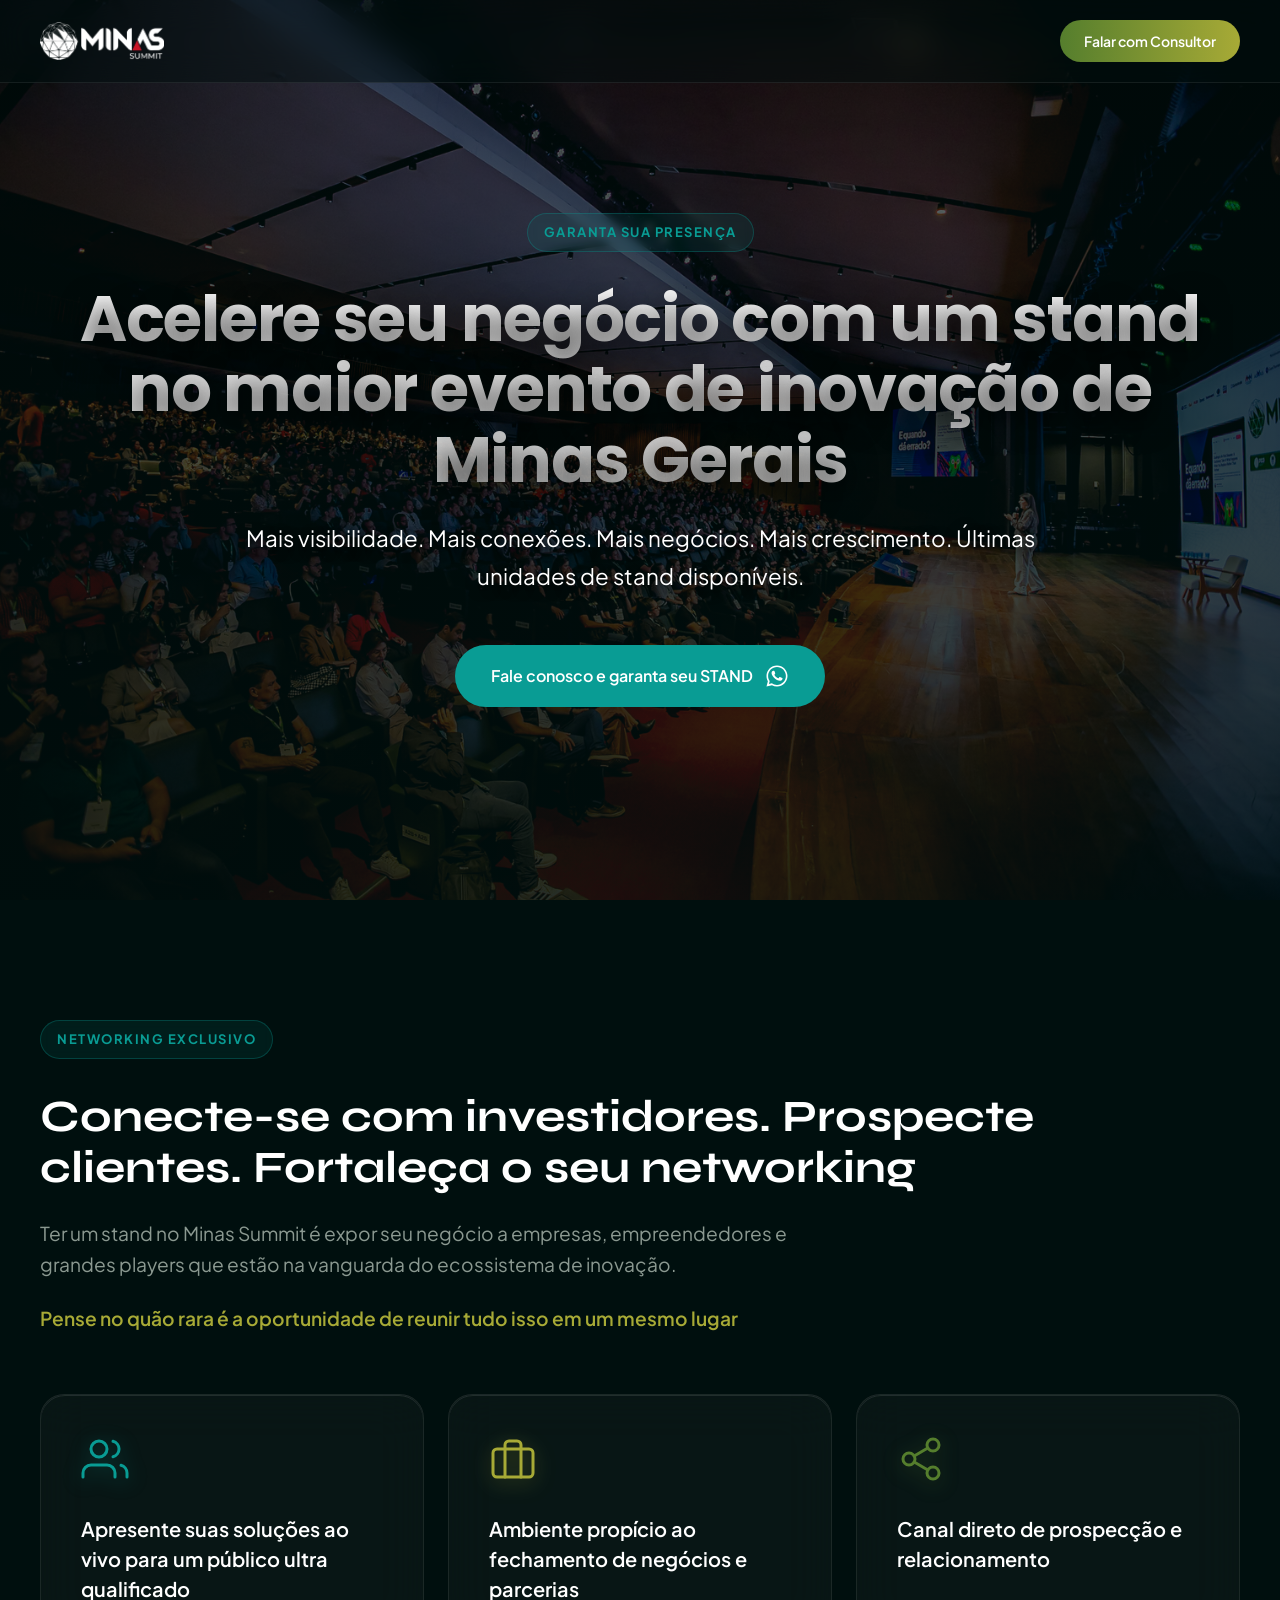
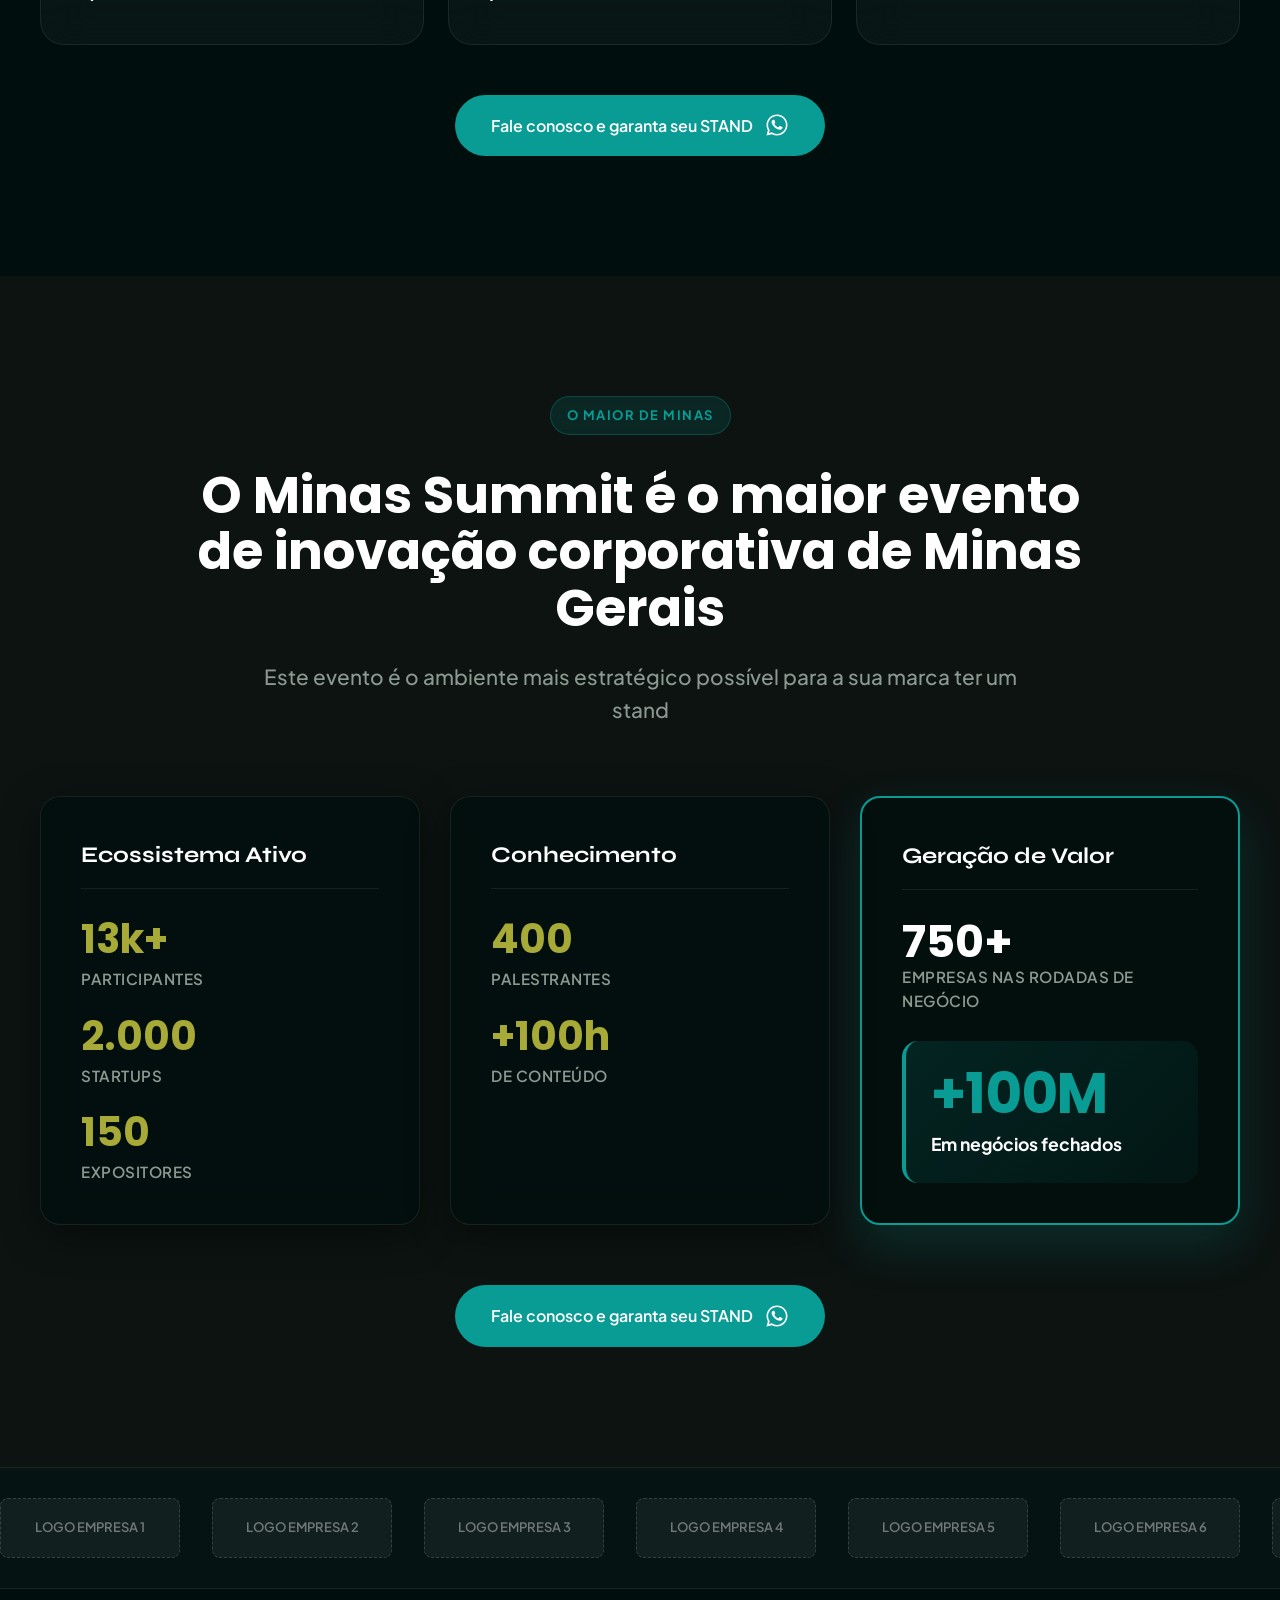
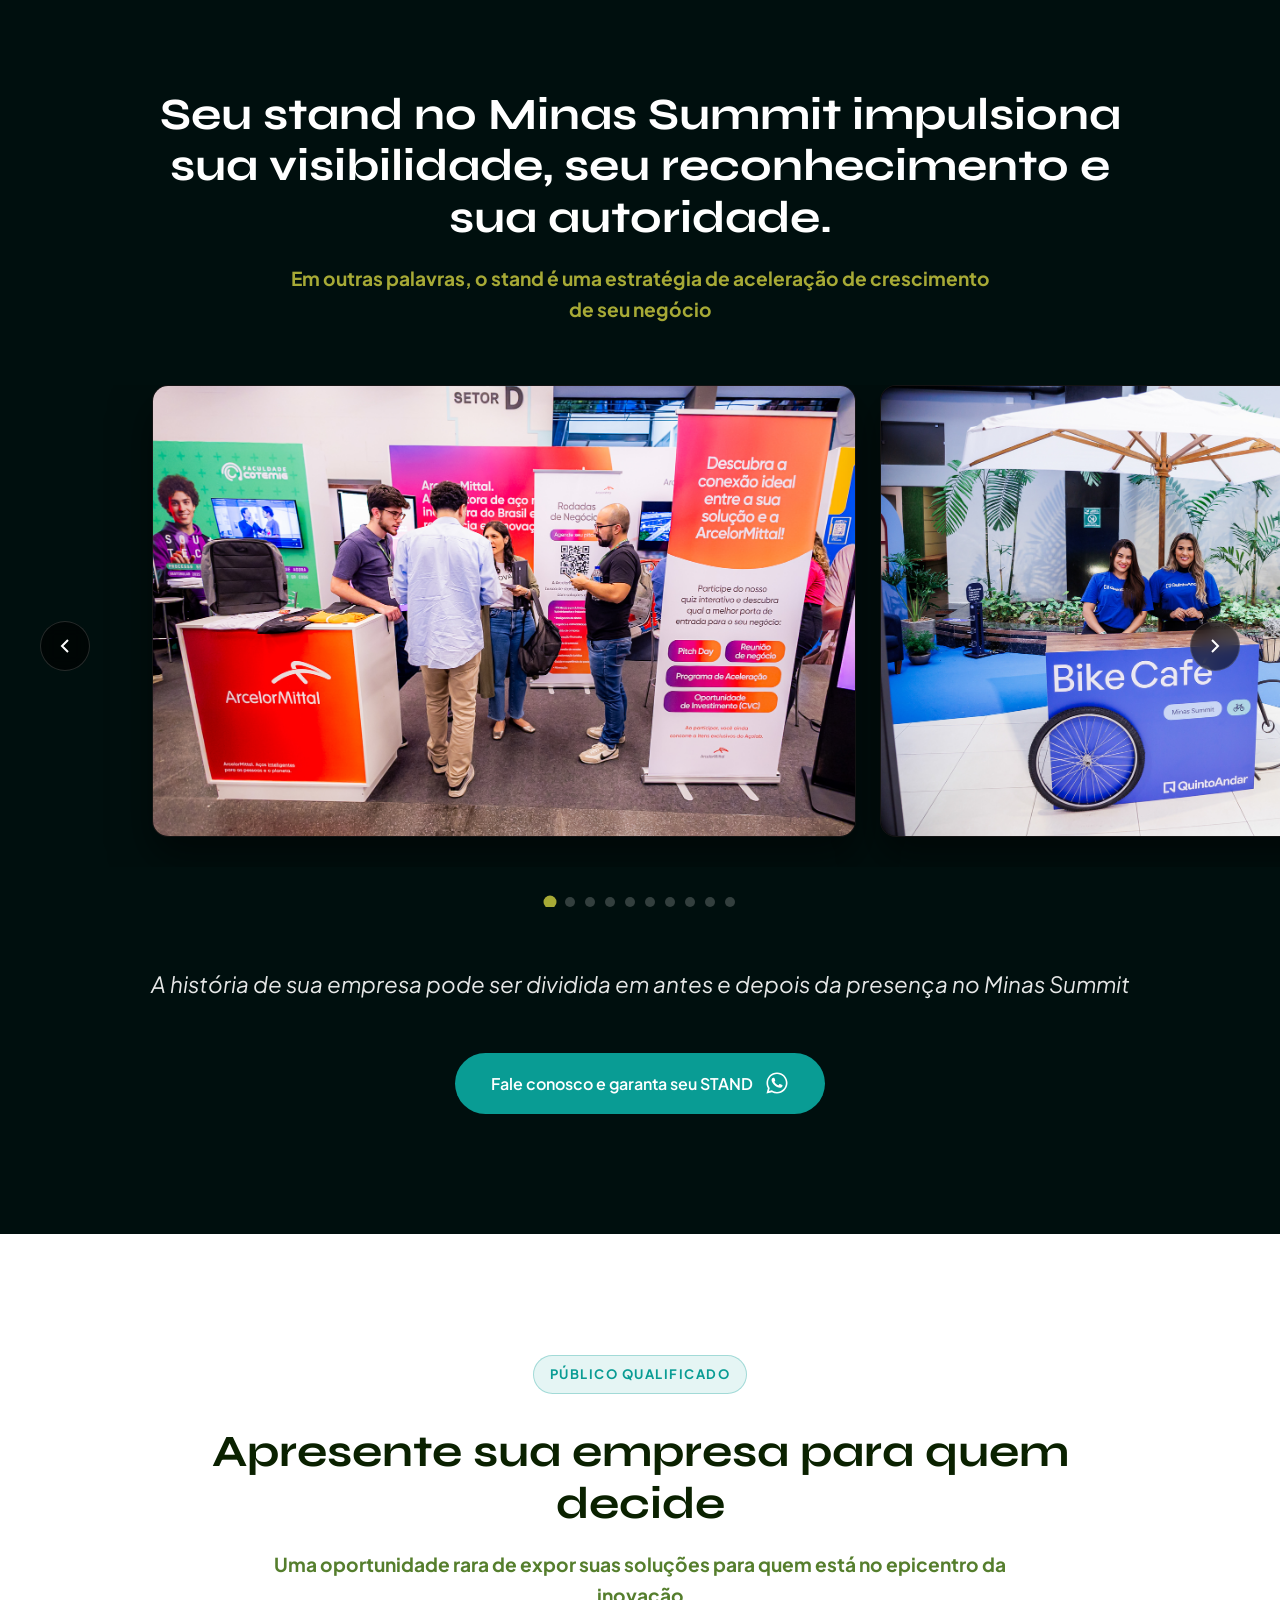
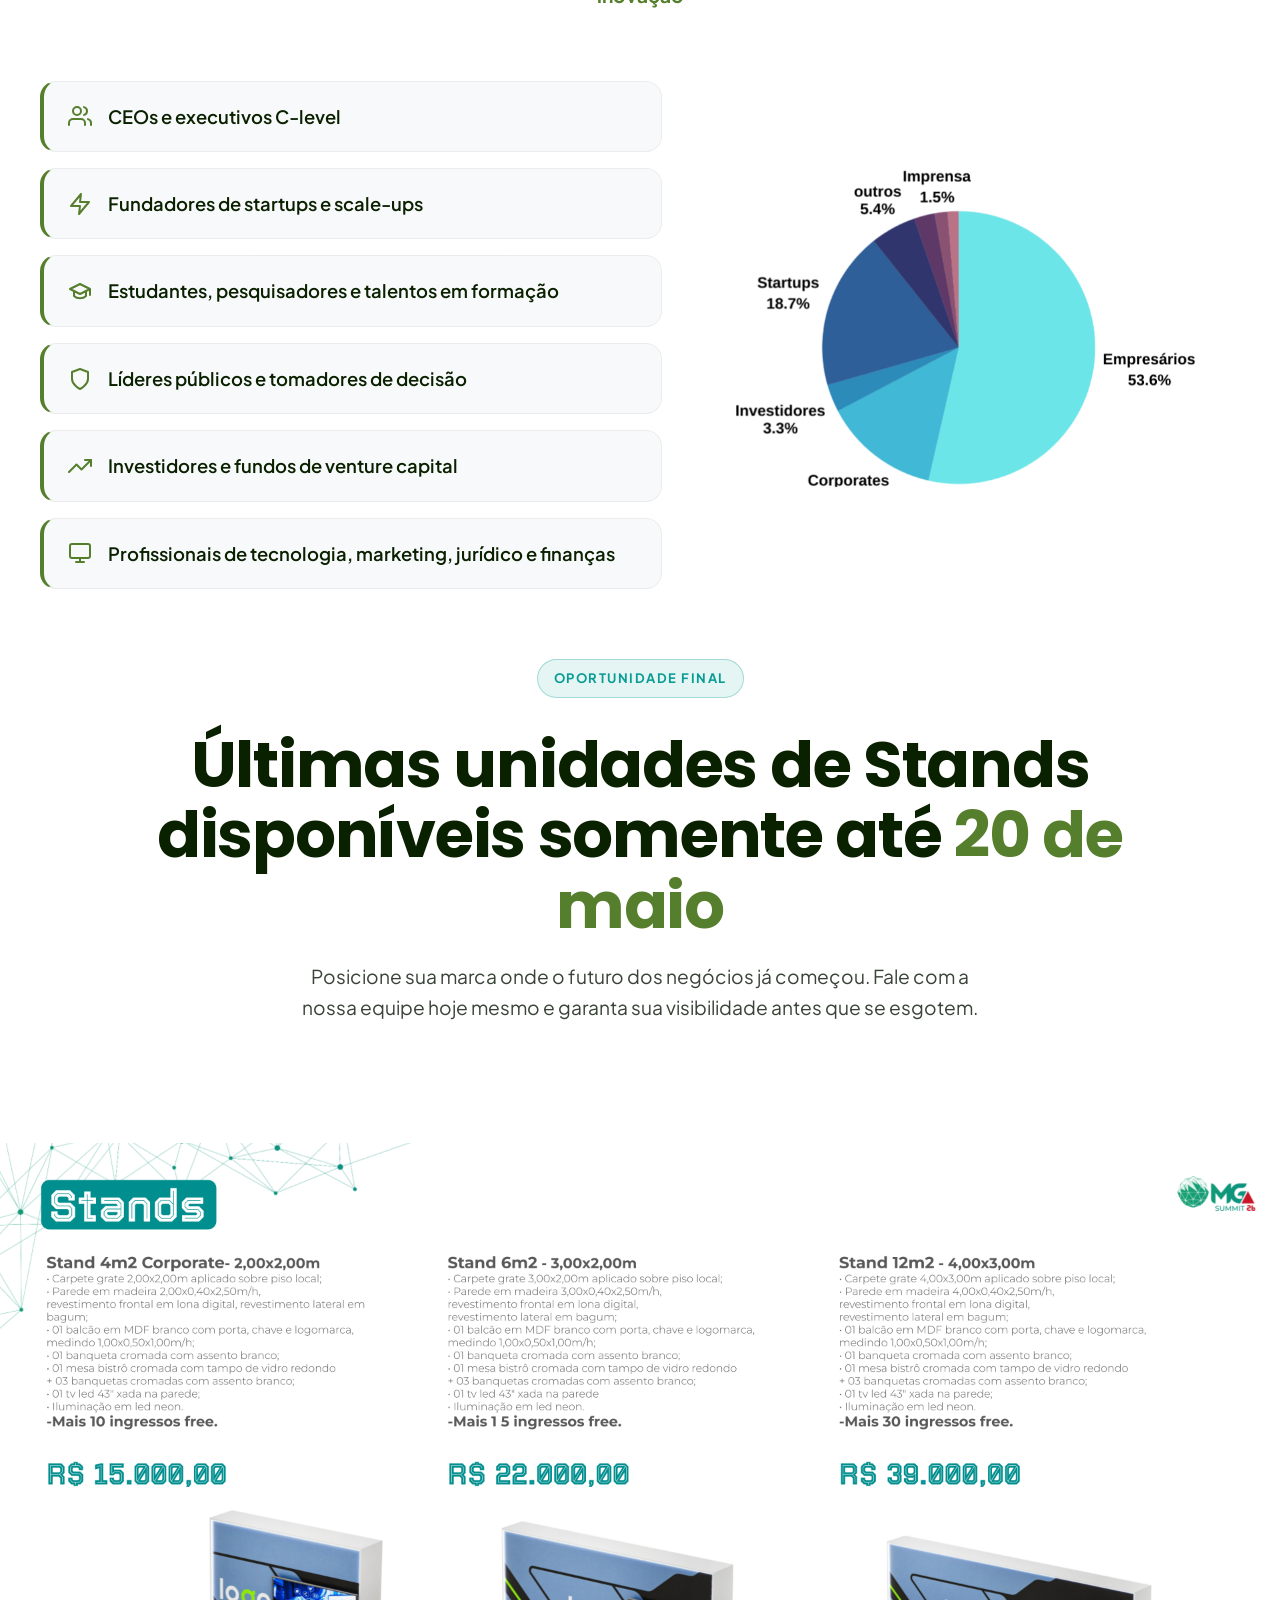
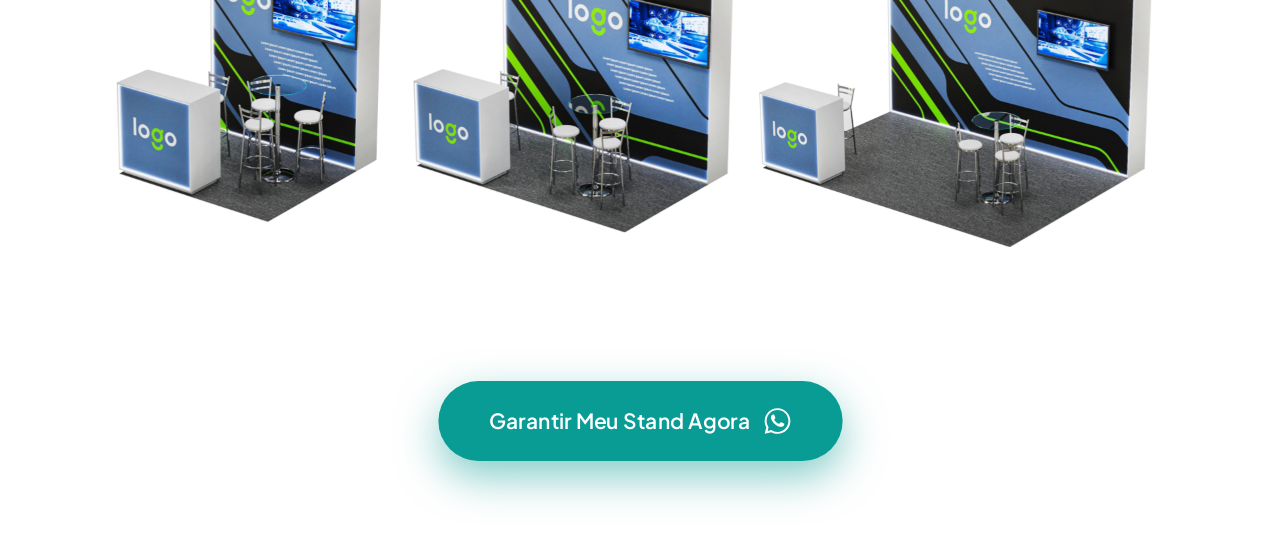
==== commit 8927e14e: "img-background ultima seção" ====
--- a/index.html
+++ b/index.html
@@ -350,7 +350,7 @@
 
         <!-- Fundo Imagem Sem Overlay -->
         <div style="width: 100%; margin: 60px 0;">
-            <img src="assets/img/stand-valores.jpeg" alt="Valores e Mapa de Stands" style="width: 100%; height: auto; display: block;">
+            <img src="assets/img/stand-valores.png" alt="Valores e Mapa de Stands" style="width: 100%; height: auto; display: block;">
         </div>
 
         <!-- CTA Abaixo da Imagem -->
--- a/css/styles.css
+++ b/css/styles.css
@@ -164,8 +164,8 @@
     align-items: center;
     justify-content: center;
     text-align: center;
-    padding-top: 80px;
-    /* Accounts for navbar */
+    padding-top: 140px;
+    /* Accounts for navbar with extra breathing room */
 }
 
 .hero-bg {
@@ -317,7 +317,7 @@
     }
 
     .hero {
-        padding-top: 100px;
+        padding-top: 120px;
         padding-bottom: 60px;
     }
 
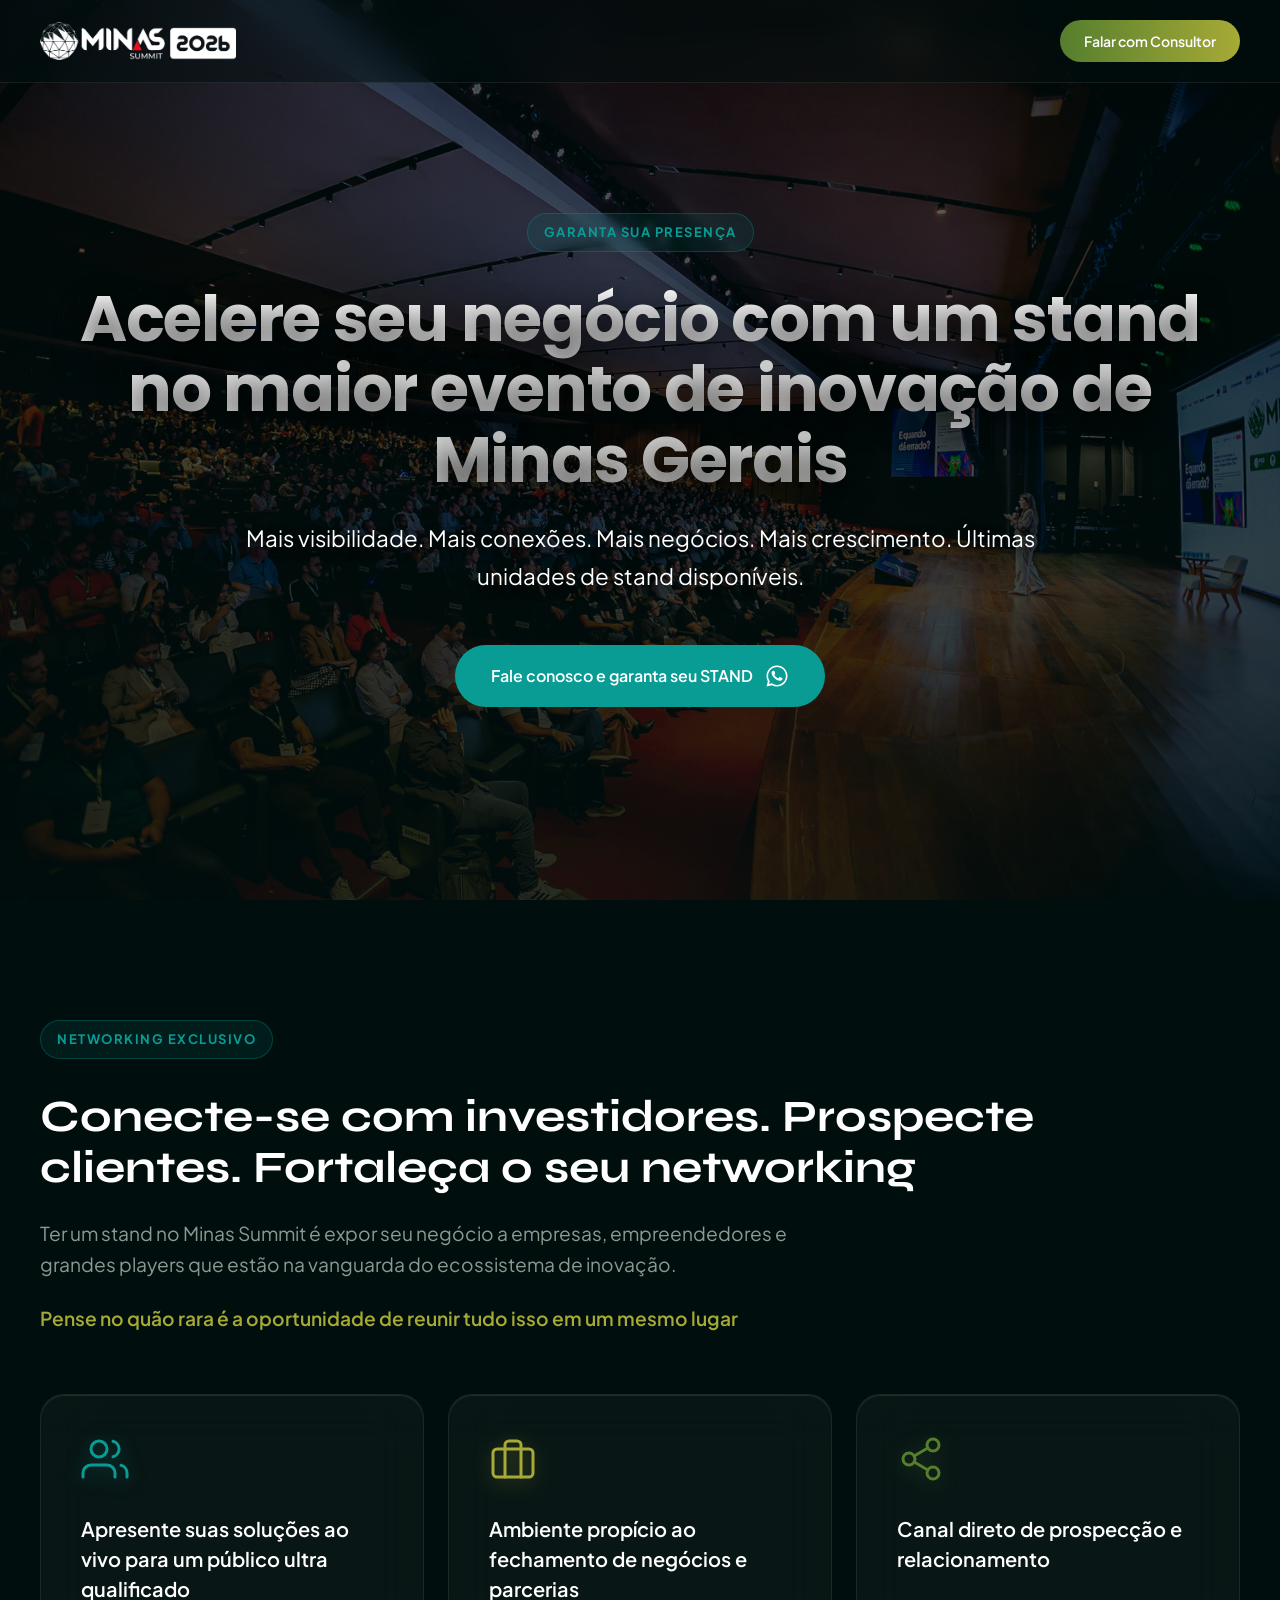
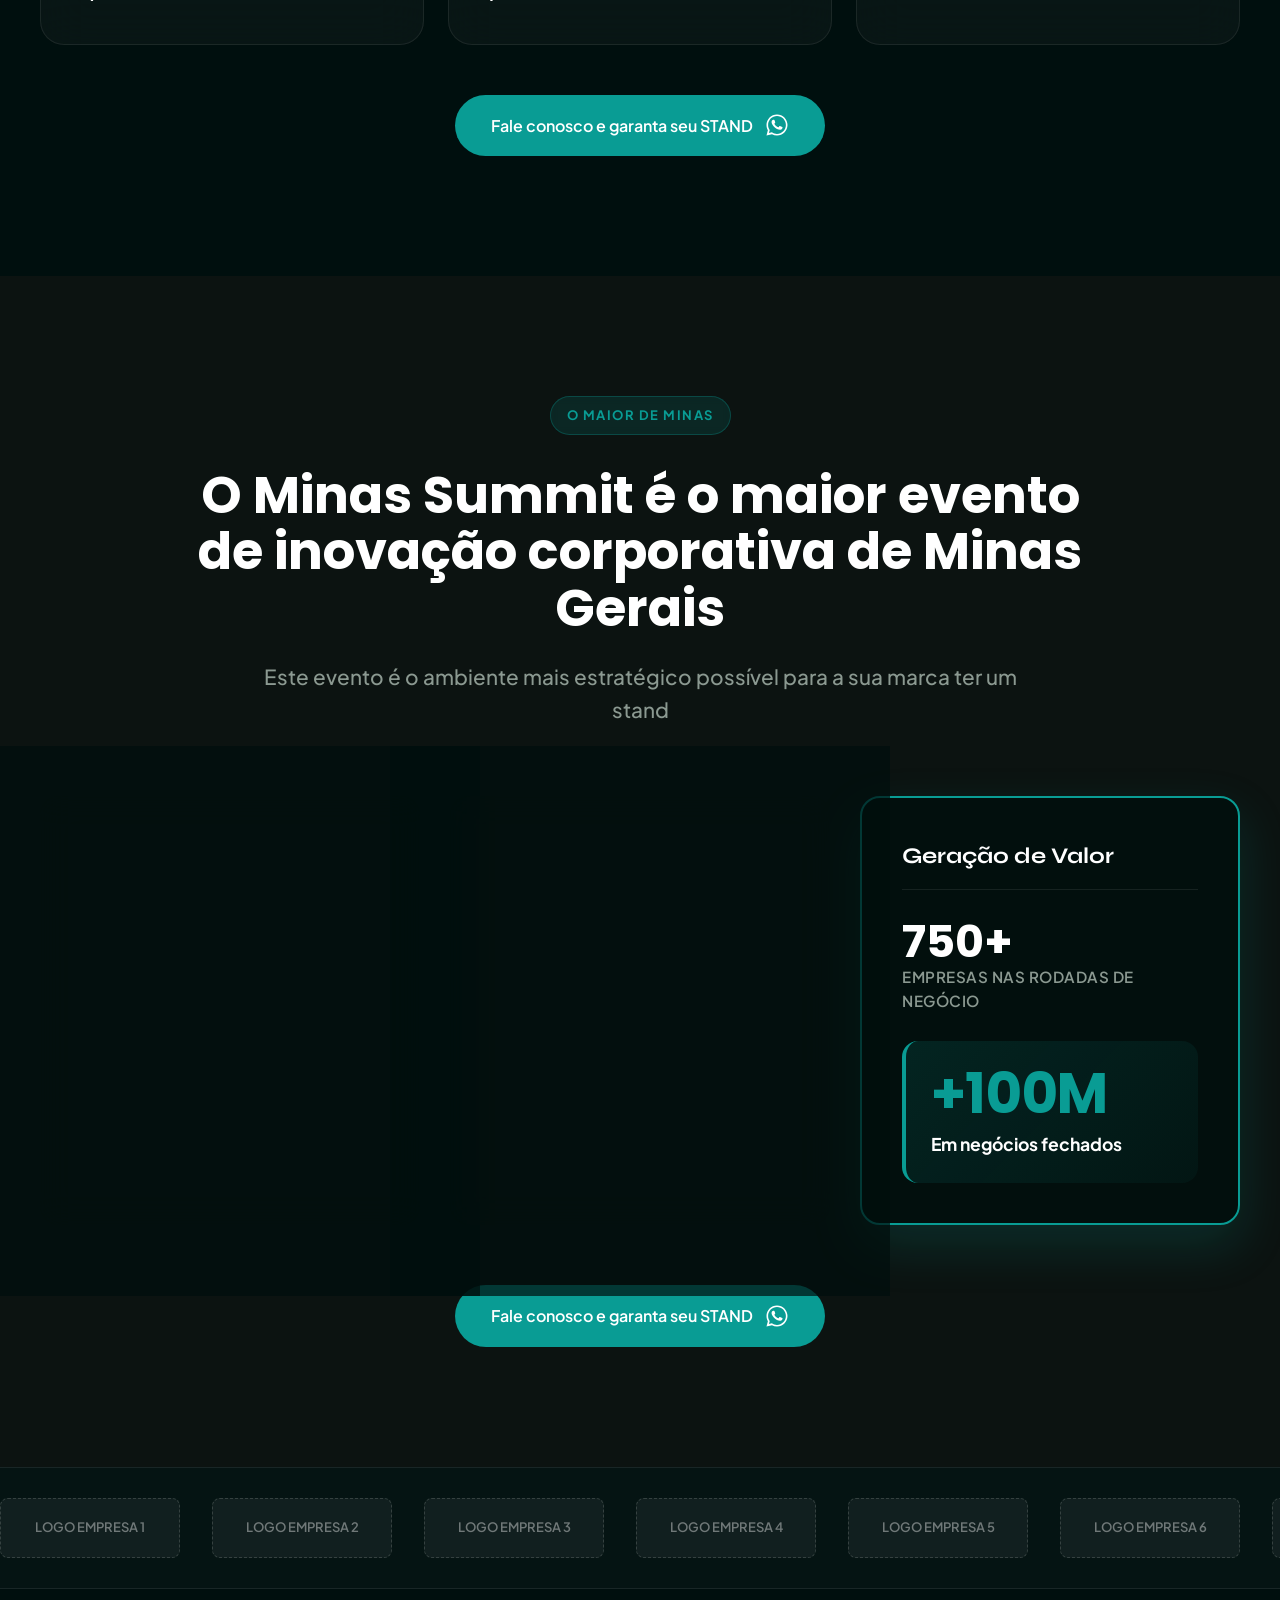
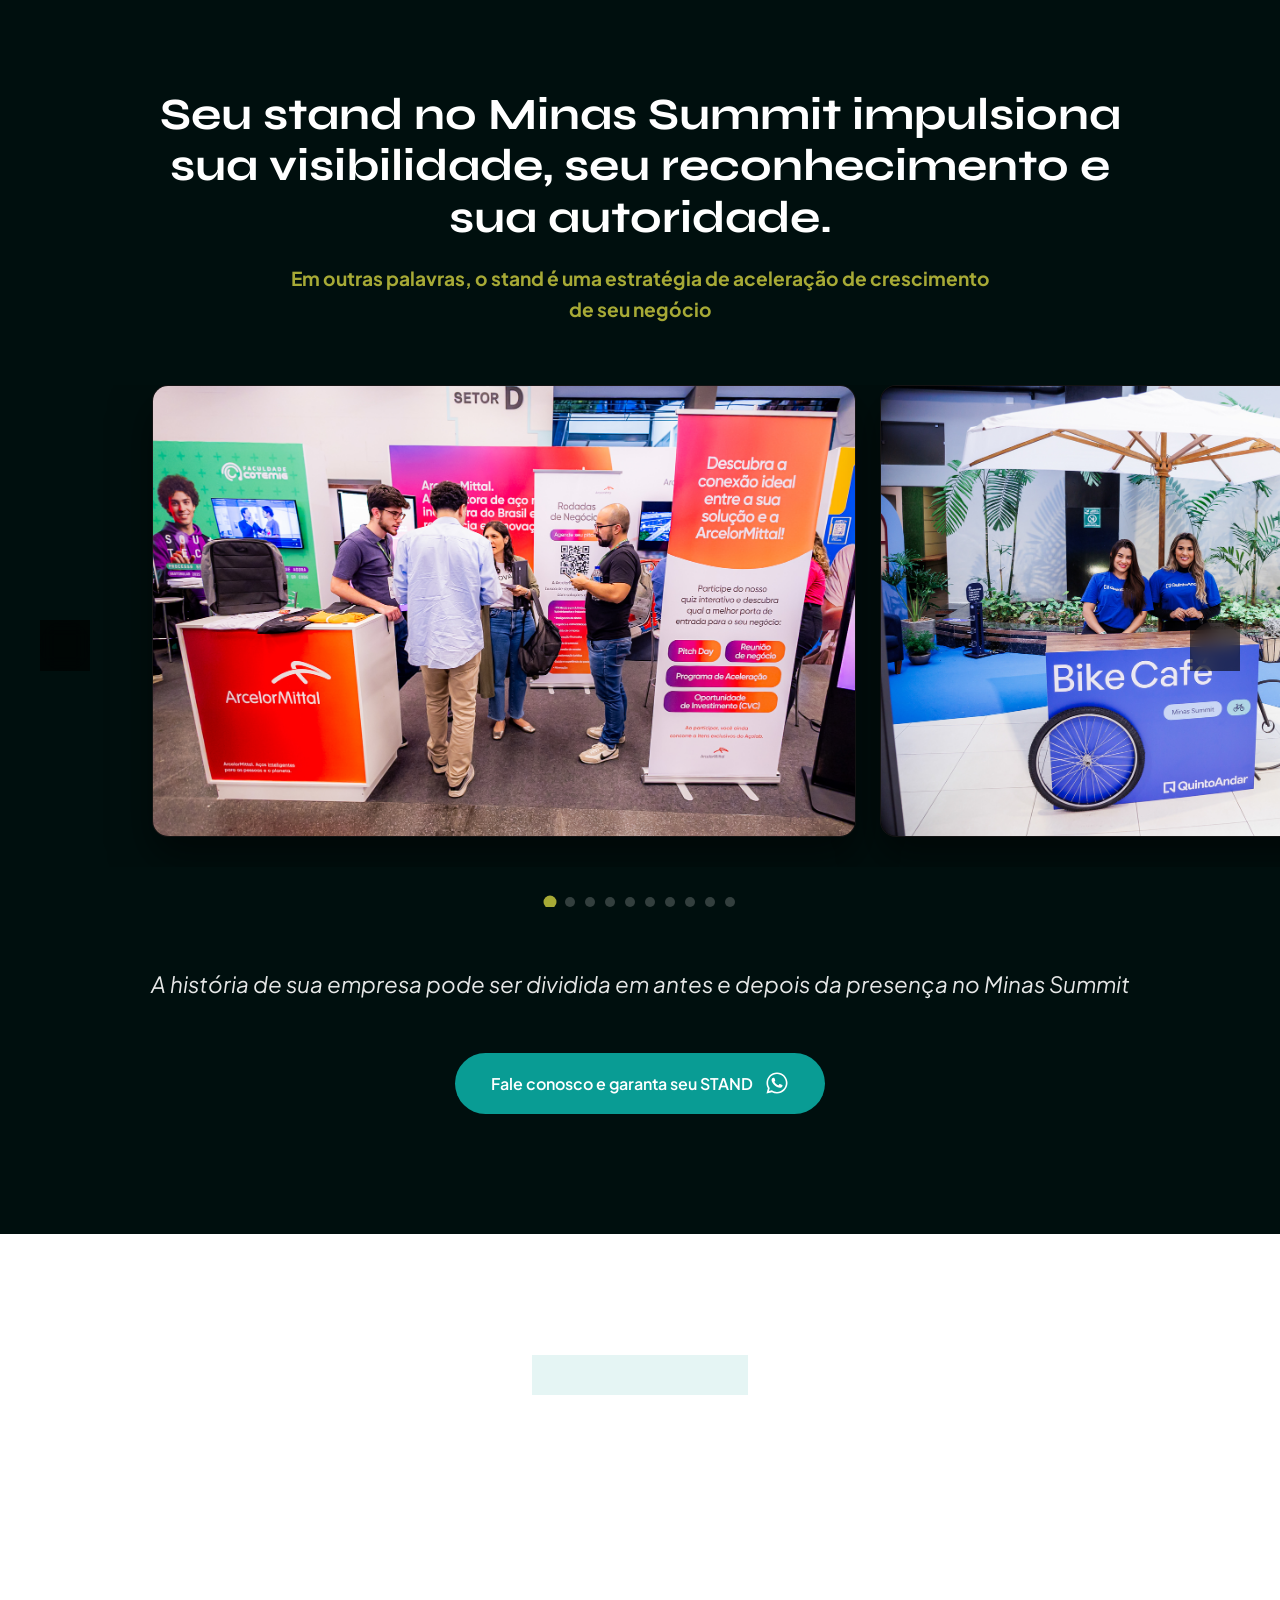
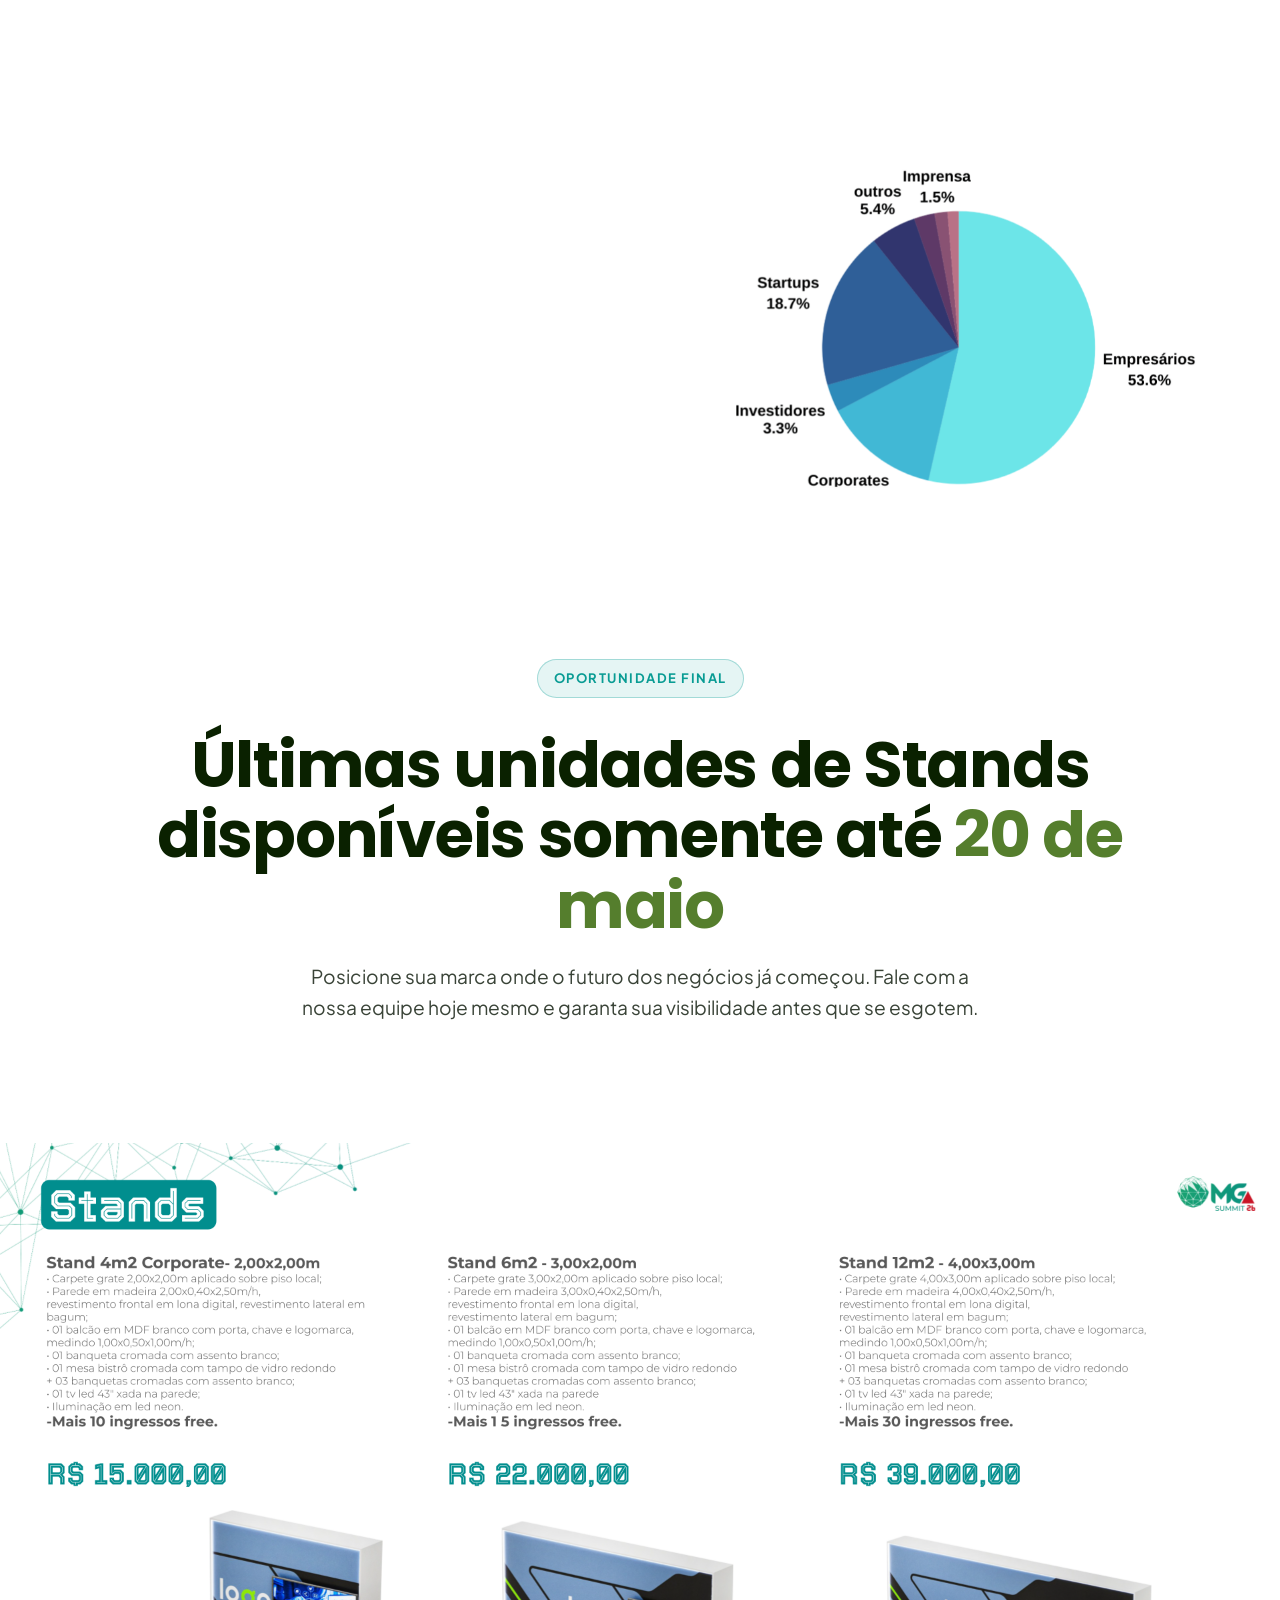
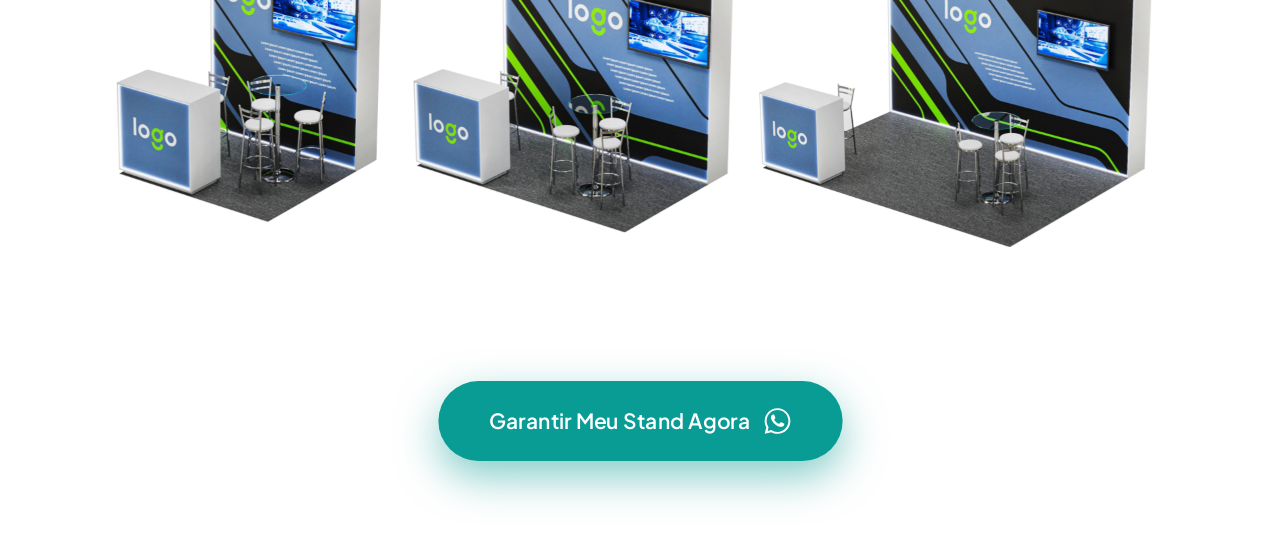
==== commit 465b4de0: "logo ajustada" ====
--- a/index.html
+++ b/index.html
@@ -9,7 +9,9 @@
     <!-- Google Fonts -->
     <link rel="preconnect" href="https://fonts.googleapis.com">
     <link rel="preconnect" href="https://fonts.gstatic.com" crossorigin>
-    <link href="https://fonts.googleapis.com/css2?family=Plus+Jakarta+Sans:wght@300;400;500;600;700&family=Syne:wght@400;500;600;700;800&family=Poppins:wght@700&display=swap" rel="stylesheet">
+    <link
+        href="https://fonts.googleapis.com/css2?family=Plus+Jakarta+Sans:wght@300;400;500;600;700&family=Syne:wght@400;500;600;700;800&family=Poppins:wght@700&display=swap"
+        rel="stylesheet">
 
     <!-- Styles -->
     <link rel="stylesheet" href="css/styles.css">
@@ -36,14 +38,18 @@
         <div class="container">
             <span class="badge">Garanta sua presença</span>
             <h1 class="title-xl">Acelere seu negócio com um stand no maior evento de inovação de Minas Gerais</h1>
-            <h2 class="hero-desc">Mais visibilidade. Mais conexões. Mais negócios. Mais crescimento. Últimas unidades de stand disponíveis.</h2>
+            <h2 class="hero-desc">Mais visibilidade. Mais conexões. Mais negócios. Mais crescimento. Últimas unidades de
+                stand disponíveis.</h2>
 
             <div style="margin-top: 10px;">
                 <a href="#garanta-stand" class="btn-aqua-solid">
                     Fale conosco e garanta seu STAND
-                    <svg width="24" height="24" viewBox="0 0 32 32" fill="currentColor" xmlns="http://www.w3.org/2000/svg">
-                        <path fill-rule="evenodd" clip-rule="evenodd" d="M16 30C23.732 30 30 23.732 30 16C30 8.26801 23.732 2 16 2C8.26801 2 2 8.26801 2 16C2 18.5109 2.661 20.8674 3.81847 22.905L2 30L9.31486 28.3038C11.3014 29.3854 13.5789 30 16 30ZM16 27.8462C22.5425 27.8462 27.8462 22.5425 27.8462 16C27.8462 9.45755 22.5425 4.15385 16 4.15385C9.45755 4.15385 4.15385 9.45755 4.15385 16C4.15385 18.5261 4.9445 20.8675 6.29184 22.7902L5.23077 26.7692L9.27993 25.7569C11.1894 27.0746 13.5046 27.8462 16 27.8462Z" />
-                        <path d="M12.5 9.49989C12.1672 8.83131 11.6565 8.8905 11.1407 8.8905C10.2188 8.8905 8.78125 9.99478 8.78125 12.05C8.78125 13.7343 9.52345 15.578 12.0244 18.3361C14.438 20.9979 17.6094 22.3748 20.2422 22.3279C22.875 22.2811 23.4167 20.0154 23.4167 19.2503C23.4167 18.9112 23.2062 18.742 23.0613 18.696C22.1641 18.2654 20.5093 17.4631 20.1328 17.3124C19.7563 17.1617 19.5597 17.3656 19.4375 17.4765C19.0961 17.8018 18.4193 18.7608 18.1875 18.9765C17.9558 19.1922 17.6103 19.083 17.4665 19.0015C16.9374 18.7892 15.5029 18.1511 14.3595 17.0426C12.9453 15.6718 12.8623 15.2001 12.5959 14.7803C12.3828 14.4444 12.5392 14.2384 12.6172 14.1483C12.9219 13.7968 13.3426 13.254 13.5313 12.9843C13.7199 12.7145 13.5702 12.305 13.4803 12.05C13.0938 10.953 12.7663 10.0347 12.5 9.49989Z" />
+                    <svg width="24" height="24" viewBox="0 0 32 32" fill="currentColor"
+                        xmlns="http://www.w3.org/2000/svg">
+                        <path fill-rule="evenodd" clip-rule="evenodd"
+                            d="M16 30C23.732 30 30 23.732 30 16C30 8.26801 23.732 2 16 2C8.26801 2 2 8.26801 2 16C2 18.5109 2.661 20.8674 3.81847 22.905L2 30L9.31486 28.3038C11.3014 29.3854 13.5789 30 16 30ZM16 27.8462C22.5425 27.8462 27.8462 22.5425 27.8462 16C27.8462 9.45755 22.5425 4.15385 16 4.15385C9.45755 4.15385 4.15385 9.45755 4.15385 16C4.15385 18.5261 4.9445 20.8675 6.29184 22.7902L5.23077 26.7692L9.27993 25.7569C11.1894 27.0746 13.5046 27.8462 16 27.8462Z" />
+                        <path
+                            d="M12.5 9.49989C12.1672 8.83131 11.6565 8.8905 11.1407 8.8905C10.2188 8.8905 8.78125 9.99478 8.78125 12.05C8.78125 13.7343 9.52345 15.578 12.0244 18.3361C14.438 20.9979 17.6094 22.3748 20.2422 22.3279C22.875 22.2811 23.4167 20.0154 23.4167 19.2503C23.4167 18.9112 23.2062 18.742 23.0613 18.696C22.1641 18.2654 20.5093 17.4631 20.1328 17.3124C19.7563 17.1617 19.5597 17.3656 19.4375 17.4765C19.0961 17.8018 18.4193 18.7608 18.1875 18.9765C17.9558 19.1922 17.6103 19.083 17.4665 19.0015C16.9374 18.7892 15.5029 18.1511 14.3595 17.0426C12.9453 15.6718 12.8623 15.2001 12.5959 14.7803C12.3828 14.4444 12.5392 14.2384 12.6172 14.1483C12.9219 13.7968 13.3426 13.254 13.5313 12.9843C13.7199 12.7145 13.5702 12.305 13.4803 12.05C13.0938 10.953 12.7663 10.0347 12.5 9.49989Z" />
                     </svg>
                 </a>
             </div>
@@ -56,38 +62,50 @@
             <span class="badge">Networking Exclusivo</span>
             <h2 class="title-md">Conecte-se com investidores. Prospecte clientes. Fortaleça o seu networking</h2>
 
-            <p class="subtitle" style="margin-bottom: 24px;">Ter um stand no Minas Summit é expor seu negócio a empresas, empreendedores e grandes players que estão na vanguarda do ecossistema de inovação.</p>
-            <p class="subtitle" style="color: var(--ms-green-light); font-weight: 600;">Pense no quão rara é a oportunidade de reunir tudo isso em um mesmo lugar</p>
+            <p class="subtitle" style="margin-bottom: 24px;">Ter um stand no Minas Summit é expor seu negócio a
+                empresas, empreendedores e grandes players que estão na vanguarda do ecossistema de inovação.</p>
+            <p class="subtitle" style="color: var(--ms-green-light); font-weight: 600;">Pense no quão rara é a
+                oportunidade de reunir tudo isso em um mesmo lugar</p>
 
             <div class="bento-grid">
                 <!-- Card 1 -->
                 <div class="bento-item glass-panel">
                     <div style="margin-bottom: 24px;">
-                        <svg width="48" height="48" viewBox="0 0 24 24" fill="none" stroke="var(--ms-red)" stroke-width="1.5" stroke-linecap="round" stroke-linejoin="round" style="filter: drop-shadow(0 4px 10px rgba(9,156,148,0.4));">
+                        <svg width="48" height="48" viewBox="0 0 24 24" fill="none" stroke="var(--ms-red)"
+                            stroke-width="1.5" stroke-linecap="round" stroke-linejoin="round"
+                            style="filter: drop-shadow(0 4px 10px rgba(9,156,148,0.4));">
                             <path d="M17 21v-2a4 4 0 0 0-4-4H5a4 4 0 0 0-4 4v2" />
                             <circle cx="9" cy="7" r="4" />
                             <path d="M23 21v-2a4 4 0 0 0-3-3.87" />
                             <path d="M16 3.13a4 4 0 0 1 0 7.75" />
                         </svg>
                     </div>
-                    <h3 style="font-family: var(--font-body); font-size: 1.25rem; color: var(--ms-white); line-height: 1.5; font-weight: 600;">Apresente suas soluções ao vivo para um público ultra qualificado</h3>
+                    <h3
+                        style="font-family: var(--font-body); font-size: 1.25rem; color: var(--ms-white); line-height: 1.5; font-weight: 600;">
+                        Apresente suas soluções ao vivo para um público ultra qualificado</h3>
                 </div>
 
                 <!-- Card 2 -->
                 <div class="bento-item glass-panel" style="transition-delay: 0.1s;">
                     <div style="margin-bottom: 24px;">
-                        <svg width="48" height="48" viewBox="0 0 24 24" fill="none" stroke="var(--ms-green-light)" stroke-width="1.5" stroke-linecap="round" stroke-linejoin="round" style="filter: drop-shadow(0 4px 10px rgba(167,170,54,0.4));">
+                        <svg width="48" height="48" viewBox="0 0 24 24" fill="none" stroke="var(--ms-green-light)"
+                            stroke-width="1.5" stroke-linecap="round" stroke-linejoin="round"
+                            style="filter: drop-shadow(0 4px 10px rgba(167,170,54,0.4));">
                             <rect x="2" y="7" width="20" height="14" rx="2" ry="2" />
                             <path d="M16 21V5a2 2 0 0 0-2-2h-4a2 2 0 0 0-2 2v16" />
                         </svg>
                     </div>
-                    <h3 style="font-family: var(--font-body); font-size: 1.25rem; color: var(--ms-white); line-height: 1.5; font-weight: 600;">Ambiente propício ao fechamento de negócios e parcerias</h3>
+                    <h3
+                        style="font-family: var(--font-body); font-size: 1.25rem; color: var(--ms-white); line-height: 1.5; font-weight: 600;">
+                        Ambiente propício ao fechamento de negócios e parcerias</h3>
                 </div>
 
                 <!-- Card 3 -->
                 <div class="bento-item glass-panel" style="transition-delay: 0.2s;">
                     <div style="margin-bottom: 24px;">
-                        <svg width="48" height="48" viewBox="0 0 24 24" fill="none" stroke="var(--ms-green-mid)" stroke-width="1.5" stroke-linecap="round" stroke-linejoin="round" style="filter: drop-shadow(0 4px 10px rgba(85,126,45,0.4));">
+                        <svg width="48" height="48" viewBox="0 0 24 24" fill="none" stroke="var(--ms-green-mid)"
+                            stroke-width="1.5" stroke-linecap="round" stroke-linejoin="round"
+                            style="filter: drop-shadow(0 4px 10px rgba(85,126,45,0.4));">
                             <circle cx="18" cy="5" r="3" />
                             <circle cx="6" cy="12" r="3" />
                             <circle cx="18" cy="19" r="3" />
@@ -95,16 +113,21 @@
                             <line x1="15.41" y1="6.51" x2="8.59" y2="10.49" />
                         </svg>
                     </div>
-                    <h3 style="font-family: var(--font-body); font-size: 1.25rem; color: var(--ms-white); line-height: 1.5; font-weight: 600;">Canal direto de prospecção e relacionamento</h3>
+                    <h3
+                        style="font-family: var(--font-body); font-size: 1.25rem; color: var(--ms-white); line-height: 1.5; font-weight: 600;">
+                        Canal direto de prospecção e relacionamento</h3>
                 </div>
             </div>
 
             <div style="margin-top: 50px; text-align: center;">
                 <a href="#garanta-stand" class="btn-aqua-solid">
                     Fale conosco e garanta seu STAND
-                    <svg width="24" height="24" viewBox="0 0 32 32" fill="currentColor" xmlns="http://www.w3.org/2000/svg">
-                        <path fill-rule="evenodd" clip-rule="evenodd" d="M16 30C23.732 30 30 23.732 30 16C30 8.26801 23.732 2 16 2C8.26801 2 2 8.26801 2 16C2 18.5109 2.661 20.8674 3.81847 22.905L2 30L9.31486 28.3038C11.3014 29.3854 13.5789 30 16 30ZM16 27.8462C22.5425 27.8462 27.8462 22.5425 27.8462 16C27.8462 9.45755 22.5425 4.15385 16 4.15385C9.45755 4.15385 4.15385 9.45755 4.15385 16C4.15385 18.5261 4.9445 20.8675 6.29184 22.7902L5.23077 26.7692L9.27993 25.7569C11.1894 27.0746 13.5046 27.8462 16 27.8462Z" />
-                        <path d="M12.5 9.49989C12.1672 8.83131 11.6565 8.8905 11.1407 8.8905C10.2188 8.8905 8.78125 9.99478 8.78125 12.05C8.78125 13.7343 9.52345 15.578 12.0244 18.3361C14.438 20.9979 17.6094 22.3748 20.2422 22.3279C22.875 22.2811 23.4167 20.0154 23.4167 19.2503C23.4167 18.9112 23.2062 18.742 23.0613 18.696C22.1641 18.2654 20.5093 17.4631 20.1328 17.3124C19.7563 17.1617 19.5597 17.3656 19.4375 17.4765C19.0961 17.8018 18.4193 18.7608 18.1875 18.9765C17.9558 19.1922 17.6103 19.083 17.4665 19.0015C16.9374 18.7892 15.5029 18.1511 14.3595 17.0426C12.9453 15.6718 12.8623 15.2001 12.5959 14.7803C12.3828 14.4444 12.5392 14.2384 12.6172 14.1483C12.9219 13.7968 13.3426 13.254 13.5313 12.9843C13.7199 12.7145 13.5702 12.305 13.4803 12.05C13.0938 10.953 12.7663 10.0347 12.5 9.49989Z" />
+                    <svg width="24" height="24" viewBox="0 0 32 32" fill="currentColor"
+                        xmlns="http://www.w3.org/2000/svg">
+                        <path fill-rule="evenodd" clip-rule="evenodd"
+                            d="M16 30C23.732 30 30 23.732 30 16C30 8.26801 23.732 2 16 2C8.26801 2 2 8.26801 2 16C2 18.5109 2.661 20.8674 3.81847 22.905L2 30L9.31486 28.3038C11.3014 29.3854 13.5789 30 16 30ZM16 27.8462C22.5425 27.8462 27.8462 22.5425 27.8462 16C27.8462 9.45755 22.5425 4.15385 16 4.15385C9.45755 4.15385 4.15385 9.45755 4.15385 16C4.15385 18.5261 4.9445 20.8675 6.29184 22.7902L5.23077 26.7692L9.27993 25.7569C11.1894 27.0746 13.5046 27.8462 16 27.8462Z" />
+                        <path
+                            d="M12.5 9.49989C12.1672 8.83131 11.6565 8.8905 11.1407 8.8905C10.2188 8.8905 8.78125 9.99478 8.78125 12.05C8.78125 13.7343 9.52345 15.578 12.0244 18.3361C14.438 20.9979 17.6094 22.3748 20.2422 22.3279C22.875 22.2811 23.4167 20.0154 23.4167 19.2503C23.4167 18.9112 23.2062 18.742 23.0613 18.696C22.1641 18.2654 20.5093 17.4631 20.1328 17.3124C19.7563 17.1617 19.5597 17.3656 19.4375 17.4765C19.0961 17.8018 18.4193 18.7608 18.1875 18.9765C17.9558 19.1922 17.6103 19.083 17.4665 19.0015C16.9374 18.7892 15.5029 18.1511 14.3595 17.0426C12.9453 15.6718 12.8623 15.2001 12.5959 14.7803C12.3828 14.4444 12.5392 14.2384 12.6172 14.1483C12.9219 13.7968 13.3426 13.254 13.5313 12.9843C13.7199 12.7145 13.5702 12.305 13.4803 12.05C13.0938 10.953 12.7663 10.0347 12.5 9.49989Z" />
                     </svg>
                 </a>
             </div>
@@ -112,20 +135,33 @@
     </section>
 
     <!-- Seção O Grande Evento (Parallax) -->
-    <section id="evento" style="position: relative; background-image: url('assets/img/stand-1.jpeg'); background-attachment: fixed; background-size: cover; background-position: center; padding: 120px 0;">
-        <div style="position: absolute; top:0; left:0; width:100%; height:100%; background: rgba(15, 20, 18, 0.85); z-index: 1;"></div>
+    <section id="evento"
+        style="position: relative; background-image: url('assets/img/stand-1.jpeg'); background-attachment: fixed; background-size: cover; background-position: center; padding: 120px 0;">
+        <div
+            style="position: absolute; top:0; left:0; width:100%; height:100%; background: rgba(15, 20, 18, 0.85); z-index: 1;">
+        </div>
 
         <div class="container" style="position: relative; z-index: 2;">
             <div style="text-align: center; margin-bottom: 70px;">
-                <span class="badge" style="background: rgba(9, 156, 148, 0.15); border-color: rgba(9, 156, 148, 0.3); color: var(--ms-red);">O Maior de Minas</span>
-                <h1 style="font-family: var(--font-display); font-size: clamp(2.5rem, 4vw, 3.5rem); font-weight: 700; color: var(--ms-white); margin-bottom: 24px; max-width: 900px; margin-left: auto; margin-right: auto; line-height: 1.1;">O Minas Summit é o maior evento de inovação corporativa de Minas Gerais</h1>
-                <h2 style="font-size: clamp(1.1rem, 2vw, 1.3rem); color: var(--text-muted); max-width: 800px; margin: 0 auto; line-height: 1.6; font-weight: 500;">Este evento é o ambiente mais estratégico possível para a sua marca ter um stand</h2>
+                <span class="badge"
+                    style="background: rgba(9, 156, 148, 0.15); border-color: rgba(9, 156, 148, 0.3); color: var(--ms-red);">O
+                    Maior de Minas</span>
+                <h1
+                    style="font-family: var(--font-display); font-size: clamp(2.5rem, 4vw, 3.5rem); font-weight: 700; color: var(--ms-white); margin-bottom: 24px; max-width: 900px; margin-left: auto; margin-right: auto; line-height: 1.1;">
+                    O Minas Summit é o maior evento de inovação corporativa de Minas Gerais</h1>
+                <h2
+                    style="font-size: clamp(1.1rem, 2vw, 1.3rem); color: var(--text-muted); max-width: 800px; margin: 0 auto; line-height: 1.6; font-weight: 500;">
+                    Este evento é o ambiente mais estratégico possível para a sua marca ter um stand</h2>
             </div>
 
             <div class="cards-grid-3">
                 <!-- Card 1: Ecossistema -->
-                <div style="background: rgba(0, 15, 14, 0.7); backdrop-filter: blur(16px); -webkit-backdrop-filter: blur(16px); border: 1px solid rgba(255,255,255,0.08); border-radius: 20px; padding: 40px; box-shadow: 0 10px 40px rgba(0,0,0,0.4); transition: transform 0.3s;" onmouseover="this.style.transform='translateY(-5px)'" onmouseout="this.style.transform='translateY(0)'">
-                    <h3 style="font-family: var(--font-heading); font-size: 1.4rem; color: var(--ms-white); margin-bottom: 30px; padding-bottom: 15px; border-bottom: 1px solid rgba(255,255,255,0.08);">Ecossistema Ativo</h3>
+                <div style="background: rgba(0, 15, 14, 0.7); backdrop-filter: blur(16px); -webkit-backdrop-filter: blur(16px); border: 1px solid rgba(255,255,255,0.08); border-radius: 20px; padding: 40px; box-shadow: 0 10px 40px rgba(0,0,0,0.4); transition: transform 0.3s;"
+                    onmouseover="this.style.transform='translateY(-5px)'"
+                    onmouseout="this.style.transform='translateY(0)'">
+                    <h3
+                        style="font-family: var(--font-heading); font-size: 1.4rem; color: var(--ms-white); margin-bottom: 30px; padding-bottom: 15px; border-bottom: 1px solid rgba(255,255,255,0.08);">
+                        Ecossistema Ativo</h3>
                     <div style="display: flex; flex-direction: column; gap: 24px;">
                         <div>
                             <div class="stat-number">13k+</div>
@@ -136,15 +172,19 @@
                             <div class="stat-label">Startups</div>
                         </div>
                         <div>
-                            <div class="stat-number">150</div>
+                            <div class="stat-number">100</div>
                             <div class="stat-label">Expositores</div>
                         </div>
                     </div>
                 </div>
 
                 <!-- Card 2: Conteúdo -->
-                <div style="background: rgba(0, 15, 14, 0.7); backdrop-filter: blur(16px); -webkit-backdrop-filter: blur(16px); border: 1px solid rgba(255,255,255,0.08); border-radius: 20px; padding: 40px; box-shadow: 0 10px 40px rgba(0,0,0,0.4); transition: transform 0.3s;" onmouseover="this.style.transform='translateY(-5px)'" onmouseout="this.style.transform='translateY(0)'">
-                    <h3 style="font-family: var(--font-heading); font-size: 1.4rem; color: var(--ms-white); margin-bottom: 30px; padding-bottom: 15px; border-bottom: 1px solid rgba(255,255,255,0.08);">Conhecimento</h3>
+                <div style="background: rgba(0, 15, 14, 0.7); backdrop-filter: blur(16px); -webkit-backdrop-filter: blur(16px); border: 1px solid rgba(255,255,255,0.08); border-radius: 20px; padding: 40px; box-shadow: 0 10px 40px rgba(0,0,0,0.4); transition: transform 0.3s;"
+                    onmouseover="this.style.transform='translateY(-5px)'"
+                    onmouseout="this.style.transform='translateY(0)'">
+                    <h3
+                        style="font-family: var(--font-heading); font-size: 1.4rem; color: var(--ms-white); margin-bottom: 30px; padding-bottom: 15px; border-bottom: 1px solid rgba(255,255,255,0.08);">
+                        Conhecimento</h3>
                     <div style="display: flex; flex-direction: column; gap: 24px;">
                         <div>
                             <div class="stat-number">400</div>
@@ -158,16 +198,26 @@
                 </div>
 
                 <!-- Card 3: Resultados -->
-                <div style="background: rgba(0, 15, 14, 0.85); border: 2px solid var(--ms-red); border-radius: 20px; padding: 40px; box-shadow: 0 20px 50px rgba(9, 156, 148, 0.2); transition: transform 0.3s; display: flex; flex-direction: column;" onmouseover="this.style.transform='translateY(-5px)'" onmouseout="this.style.transform='translateY(0)'">
-                    <h3 style="font-family: var(--font-heading); font-size: 1.4rem; color: var(--ms-white); margin-bottom: 30px; padding-bottom: 15px; border-bottom: 1px solid rgba(255,255,255,0.08);">Geração de Valor</h3>
+                <div style="background: rgba(0, 15, 14, 0.85); border: 2px solid var(--ms-red); border-radius: 20px; padding: 40px; box-shadow: 0 20px 50px rgba(9, 156, 148, 0.2); transition: transform 0.3s; display: flex; flex-direction: column;"
+                    onmouseover="this.style.transform='translateY(-5px)'"
+                    onmouseout="this.style.transform='translateY(0)'">
+                    <h3
+                        style="font-family: var(--font-heading); font-size: 1.4rem; color: var(--ms-white); margin-bottom: 30px; padding-bottom: 15px; border-bottom: 1px solid rgba(255,255,255,0.08);">
+                        Geração de Valor</h3>
                     <div style="display: flex; flex-direction: column; gap: 24px; flex-grow: 1;">
                         <div>
-                            <div style="font-family: var(--font-display); font-size: 2.8rem; font-weight: 700; color: var(--ms-white); line-height: 1;">750+</div>
+                            <div
+                                style="font-family: var(--font-display); font-size: 2.8rem; font-weight: 700; color: var(--ms-white); line-height: 1;">
+                                750+</div>
                             <div class="stat-label">Empresas nas rodadas de negócio</div>
                         </div>
-                        <div style="margin-top: auto; background: linear-gradient(135deg, rgba(9, 156, 148, 0.15) 0%, rgba(9, 156, 148, 0.05) 100%); padding: 25px; border-radius: 16px; border-left: 4px solid var(--ms-red);">
-                            <div style="font-family: var(--font-display); font-size: 3.5rem; font-weight: 700; color: var(--ms-red); line-height: 1; letter-spacing: -1px;">+100M</div>
-                            <div style="font-size: 1.1rem; font-weight: 700; color: var(--ms-white); margin-top: 8px;">Em negócios fechados</div>
+                        <div
+                            style="margin-top: auto; background: linear-gradient(135deg, rgba(9, 156, 148, 0.15) 0%, rgba(9, 156, 148, 0.05) 100%); padding: 25px; border-radius: 16px; border-left: 4px solid var(--ms-red);">
+                            <div
+                                style="font-family: var(--font-display); font-size: 3.5rem; font-weight: 700; color: var(--ms-red); line-height: 1; letter-spacing: -1px;">
+                                +100M</div>
+                            <div style="font-size: 1.1rem; font-weight: 700; color: var(--ms-white); margin-top: 8px;">
+                                Em negócios fechados</div>
                         </div>
                     </div>
                 </div>
@@ -176,9 +226,12 @@
             <div style="margin-top: 60px; text-align: center;">
                 <a href="#garanta-stand" class="btn-aqua-solid">
                     Fale conosco e garanta seu STAND
-                    <svg width="24" height="24" viewBox="0 0 32 32" fill="currentColor" xmlns="http://www.w3.org/2000/svg">
-                        <path fill-rule="evenodd" clip-rule="evenodd" d="M16 30C23.732 30 30 23.732 30 16C30 8.26801 23.732 2 16 2C8.26801 2 2 8.26801 2 16C2 18.5109 2.661 20.8674 3.81847 22.905L2 30L9.31486 28.3038C11.3014 29.3854 13.5789 30 16 30ZM16 27.8462C22.5425 27.8462 27.8462 22.5425 27.8462 16C27.8462 9.45755 22.5425 4.15385 16 4.15385C9.45755 4.15385 4.15385 9.45755 4.15385 16C4.15385 18.5261 4.9445 20.8675 6.29184 22.7902L5.23077 26.7692L9.27993 25.7569C11.1894 27.0746 13.5046 27.8462 16 27.8462Z" />
-                        <path d="M12.5 9.49989C12.1672 8.83131 11.6565 8.8905 11.1407 8.8905C10.2188 8.8905 8.78125 9.99478 8.78125 12.05C8.78125 13.7343 9.52345 15.578 12.0244 18.3361C14.438 20.9979 17.6094 22.3748 20.2422 22.3279C22.875 22.2811 23.4167 20.0154 23.4167 19.2503C23.4167 18.9112 23.2062 18.742 23.0613 18.696C22.1641 18.2654 20.5093 17.4631 20.1328 17.3124C19.7563 17.1617 19.5597 17.3656 19.4375 17.4765C19.0961 17.8018 18.4193 18.7608 18.1875 18.9765C17.9558 19.1922 17.6103 19.083 17.4665 19.0015C16.9374 18.7892 15.5029 18.1511 14.3595 17.0426C12.9453 15.6718 12.8623 15.2001 12.5959 14.7803C12.3828 14.4444 12.5392 14.2384 12.6172 14.1483C12.9219 13.7968 13.3426 13.254 13.5313 12.9843C13.7199 12.7145 13.5702 12.305 13.4803 12.05C13.0938 10.953 12.7663 10.0347 12.5 9.49989Z" />
+                    <svg width="24" height="24" viewBox="0 0 32 32" fill="currentColor"
+                        xmlns="http://www.w3.org/2000/svg">
+                        <path fill-rule="evenodd" clip-rule="evenodd"
+                            d="M16 30C23.732 30 30 23.732 30 16C30 8.26801 23.732 2 16 2C8.26801 2 2 8.26801 2 16C2 18.5109 2.661 20.8674 3.81847 22.905L2 30L9.31486 28.3038C11.3014 29.3854 13.5789 30 16 30ZM16 27.8462C22.5425 27.8462 27.8462 22.5425 27.8462 16C27.8462 9.45755 22.5425 4.15385 16 4.15385C9.45755 4.15385 4.15385 9.45755 4.15385 16C4.15385 18.5261 4.9445 20.8675 6.29184 22.7902L5.23077 26.7692L9.27993 25.7569C11.1894 27.0746 13.5046 27.8462 16 27.8462Z" />
+                        <path
+                            d="M12.5 9.49989C12.1672 8.83131 11.6565 8.8905 11.1407 8.8905C10.2188 8.8905 8.78125 9.99478 8.78125 12.05C8.78125 13.7343 9.52345 15.578 12.0244 18.3361C14.438 20.9979 17.6094 22.3748 20.2422 22.3279C22.875 22.2811 23.4167 20.0154 23.4167 19.2503C23.4167 18.9112 23.2062 18.742 23.0613 18.696C22.1641 18.2654 20.5093 17.4631 20.1328 17.3124C19.7563 17.1617 19.5597 17.3656 19.4375 17.4765C19.0961 17.8018 18.4193 18.7608 18.1875 18.9765C17.9558 19.1922 17.6103 19.083 17.4665 19.0015C16.9374 18.7892 15.5029 18.1511 14.3595 17.0426C12.9453 15.6718 12.8623 15.2001 12.5959 14.7803C12.3828 14.4444 12.5392 14.2384 12.6172 14.1483C12.9219 13.7968 13.3426 13.254 13.5313 12.9843C13.7199 12.7145 13.5702 12.305 13.4803 12.05C13.0938 10.953 12.7663 10.0347 12.5 9.49989Z" />
                     </svg>
                 </a>
             </div>
@@ -232,14 +285,17 @@
             </div>
             <div class="stand-carousel">
                 <div style="flex: 0 0 10vw; min-width: 10px;"></div>
-                <div class="stand-slide"><img src="assets/img/stands/stand-acelor.jpg" alt="Acelor no Minas Summit"></div>
+                <div class="stand-slide"><img src="assets/img/stands/stand-acelor.jpg" alt="Acelor no Minas Summit">
+                </div>
                 <div class="stand-slide"><img src="assets/img/stands/stand-bikecafe.jpg" alt="BikeCafe Stand"></div>
                 <div class="stand-slide"><img src="assets/img/stands/stand-casas.jpg" alt="Casas Stand"></div>
                 <div class="stand-slide"><img src="assets/img/stands/stand-fredzak.jpg" alt="Fredzak Stand"></div>
                 <div class="stand-slide"><img src="assets/img/stands/stand-grant.jpg" alt="Grant Stand"></div>
                 <div class="stand-slide"><img src="assets/img/stands/stand-hole.jpg" alt="Hole Stand"></div>
-                <div class="stand-slide"><img src="assets/img/stands/stand-mercantil.jpg" alt="Banco Mercantil Stand"></div>
-                <div class="stand-slide"><img src="assets/img/stands/stand-quintoandar.jpg" alt="QuintoAndar Stand"></div>
+                <div class="stand-slide"><img src="assets/img/stands/stand-mercantil.jpg" alt="Banco Mercantil Stand">
+                </div>
+                <div class="stand-slide"><img src="assets/img/stands/stand-quintoandar.jpg" alt="QuintoAndar Stand">
+                </div>
                 <div class="stand-slide"><img src="assets/img/stands/stand-tial.jpg" alt="Tial Stand"></div>
                 <div class="stand-slide"><img src="assets/img/stands/stand-triplo.jpg" alt="Triplo Stand"></div>
                 <div style="flex: 0 0 10vw; min-width: 10px;"></div>
@@ -248,15 +304,19 @@
         </div>
 
         <div class="container" style="text-align: center;">
-            <h3 style="font-family: var(--font-body); font-size: clamp(1.2rem, 2vw, 1.4rem); color: var(--ms-white); font-weight: 400; font-style: italic; opacity: 0.9; margin-bottom: 50px;">
+            <h3
+                style="font-family: var(--font-body); font-size: clamp(1.2rem, 2vw, 1.4rem); color: var(--ms-white); font-weight: 400; font-style: italic; opacity: 0.9; margin-bottom: 50px;">
                 A história de sua empresa pode ser dividida em antes e depois da presença no Minas Summit
             </h3>
             <div style="margin-top: 10px;">
                 <a href="#garanta-stand" class="btn-aqua-solid">
                     Fale conosco e garanta seu STAND
-                    <svg width="24" height="24" viewBox="0 0 32 32" fill="currentColor" xmlns="http://www.w3.org/2000/svg">
-                        <path fill-rule="evenodd" clip-rule="evenodd" d="M16 30C23.732 30 30 23.732 30 16C30 8.26801 23.732 2 16 2C8.26801 2 2 8.26801 2 16C2 18.5109 2.661 20.8674 3.81847 22.905L2 30L9.31486 28.3038C11.3014 29.3854 13.5789 30 16 30ZM16 27.8462C22.5425 27.8462 27.8462 22.5425 27.8462 16C27.8462 9.45755 22.5425 4.15385 16 4.15385C9.45755 4.15385 4.15385 9.45755 4.15385 16C4.15385 18.5261 4.9445 20.8675 6.29184 22.7902L5.23077 26.7692L9.27993 25.7569C11.1894 27.0746 13.5046 27.8462 16 27.8462Z" />
-                        <path d="M12.5 9.49989C12.1672 8.83131 11.6565 8.8905 11.1407 8.8905C10.2188 8.8905 8.78125 9.99478 8.78125 12.05C8.78125 13.7343 9.52345 15.578 12.0244 18.3361C14.438 20.9979 17.6094 22.3748 20.2422 22.3279C22.875 22.2811 23.4167 20.0154 23.4167 19.2503C23.4167 18.9112 23.2062 18.742 23.0613 18.696C22.1641 18.2654 20.5093 17.4631 20.1328 17.3124C19.7563 17.1617 19.5597 17.3656 19.4375 17.4765C19.0961 17.8018 18.4193 18.7608 18.1875 18.9765C17.9558 19.1922 17.6103 19.083 17.4665 19.0015C16.9374 18.7892 15.5029 18.1511 14.3595 17.0426C12.9453 15.6718 12.8623 15.2001 12.5959 14.7803C12.3828 14.4444 12.5392 14.2384 12.6172 14.1483C12.9219 13.7968 13.3426 13.254 13.5313 12.9843C13.7199 12.7145 13.5702 12.305 13.4803 12.05C13.0938 10.953 12.7663 10.0347 12.5 9.49989Z" />
+                    <svg width="24" height="24" viewBox="0 0 32 32" fill="currentColor"
+                        xmlns="http://www.w3.org/2000/svg">
+                        <path fill-rule="evenodd" clip-rule="evenodd"
+                            d="M16 30C23.732 30 30 23.732 30 16C30 8.26801 23.732 2 16 2C8.26801 2 2 8.26801 2 16C2 18.5109 2.661 20.8674 3.81847 22.905L2 30L9.31486 28.3038C11.3014 29.3854 13.5789 30 16 30ZM16 27.8462C22.5425 27.8462 27.8462 22.5425 27.8462 16C27.8462 9.45755 22.5425 4.15385 16 4.15385C9.45755 4.15385 4.15385 9.45755 4.15385 16C4.15385 18.5261 4.9445 20.8675 6.29184 22.7902L5.23077 26.7692L9.27993 25.7569C11.1894 27.0746 13.5046 27.8462 16 27.8462Z" />
+                        <path
+                            d="M12.5 9.49989C12.1672 8.83131 11.6565 8.8905 11.1407 8.8905C10.2188 8.8905 8.78125 9.99478 8.78125 12.05C8.78125 13.7343 9.52345 15.578 12.0244 18.3361C14.438 20.9979 17.6094 22.3748 20.2422 22.3279C22.875 22.2811 23.4167 20.0154 23.4167 19.2503C23.4167 18.9112 23.2062 18.742 23.0613 18.696C22.1641 18.2654 20.5093 17.4631 20.1328 17.3124C19.7563 17.1617 19.5597 17.3656 19.4375 17.4765C19.0961 17.8018 18.4193 18.7608 18.1875 18.9765C17.9558 19.1922 17.6103 19.083 17.4665 19.0015C16.9374 18.7892 15.5029 18.1511 14.3595 17.0426C12.9453 15.6718 12.8623 15.2001 12.5959 14.7803C12.3828 14.4444 12.5392 14.2384 12.6172 14.1483C12.9219 13.7968 13.3426 13.254 13.5313 12.9843C13.7199 12.7145 13.5702 12.305 13.4803 12.05C13.0938 10.953 12.7663 10.0347 12.5 9.49989Z" />
                     </svg>
                 </a>
             </div>
@@ -264,11 +324,15 @@
     </section>
 
     <!-- Seção de Público Qualificado -->
-    <section id="publico" style="background: var(--ms-white); border-top: 1px solid var(--border-glass); padding-top: 120px; padding-bottom: 30px;">
+    <section id="publico"
+        style="background: var(--ms-white); border-top: 1px solid var(--border-glass); padding-top: 120px; padding-bottom: 30px;">
         <div class="container">
             <div style="text-align: center; margin-bottom: 70px;">
-                <span class="badge" style="background: rgba(9, 156, 148, 0.1); border-color: rgba(9, 156, 148, 0.3); color: var(--ms-red);">Público Qualificado</span>
-                <h1 class="title-md" style="color: var(--ms-dark); font-size: clamp(2rem, 3.5vw, 3.2rem); max-width: 900px; margin: 0 auto 20px;">
+                <span class="badge"
+                    style="background: rgba(9, 156, 148, 0.1); border-color: rgba(9, 156, 148, 0.3); color: var(--ms-red);">Público
+                    Qualificado</span>
+                <h1 class="title-md"
+                    style="color: var(--ms-dark); font-size: clamp(2rem, 3.5vw, 3.2rem); max-width: 900px; margin: 0 auto 20px;">
                     Apresente sua empresa para quem decide
                 </h1>
                 <h2 class="subtitle" style="margin: 0 auto; max-width: 800px; color: var(--ms-green-mid);">
@@ -280,54 +344,73 @@
                 <!-- Coluna Esquerda: Lista de Públicos -->
                 <div style="display: flex; flex-direction: column; gap: 16px;">
                     <div class="publico-item">
-                        <svg width="24" height="24" fill="none" stroke="currentColor" stroke-width="2" stroke-linecap="round" stroke-linejoin="round">
+                        <svg width="24" height="24" fill="none" stroke="currentColor" stroke-width="2"
+                            stroke-linecap="round" stroke-linejoin="round">
                             <path d="M17 21v-2a4 4 0 0 0-4-4H5a4 4 0 0 0-4 4v2"></path>
                             <circle cx="9" cy="7" r="4"></circle>
                             <path d="M23 21v-2a4 4 0 0 0-3-3.87"></path>
                             <path d="M16 3.13a4 4 0 0 1 0 7.75"></path>
                         </svg>
-                        <h3 style="font-family: var(--font-body); font-size: 1.15rem; color: var(--ms-dark); font-weight: 600;">CEOs e executivos C-level</h3>
-                    </div>
-                    <div class="publico-item">
-                        <svg width="24" height="24" fill="none" stroke="currentColor" stroke-width="2" stroke-linecap="round" stroke-linejoin="round">
+                        <h3
+                            style="font-family: var(--font-body); font-size: 1.15rem; color: var(--ms-dark); font-weight: 600;">
+                            CEOs e executivos C-level</h3>
+                    </div>
+                    <div class="publico-item">
+                        <svg width="24" height="24" fill="none" stroke="currentColor" stroke-width="2"
+                            stroke-linecap="round" stroke-linejoin="round">
                             <path d="M13 2L3 14h9l-1 8 10-12h-9l1-8z"></path>
                         </svg>
-                        <h3 style="font-family: var(--font-body); font-size: 1.15rem; color: var(--ms-dark); font-weight: 600;">Fundadores de startups e scale-ups</h3>
-                    </div>
-                    <div class="publico-item">
-                        <svg width="24" height="24" fill="none" stroke="currentColor" stroke-width="2" stroke-linecap="round" stroke-linejoin="round">
+                        <h3
+                            style="font-family: var(--font-body); font-size: 1.15rem; color: var(--ms-dark); font-weight: 600;">
+                            Fundadores de startups e scale-ups</h3>
+                    </div>
+                    <div class="publico-item">
+                        <svg width="24" height="24" fill="none" stroke="currentColor" stroke-width="2"
+                            stroke-linecap="round" stroke-linejoin="round">
                             <path d="M22 10v6M2 10l10-5 10 5-10 5z"></path>
                             <path d="M6 12v5c3 3 9 3 12 0v-5"></path>
                         </svg>
-                        <h3 style="font-family: var(--font-body); font-size: 1.15rem; color: var(--ms-dark); font-weight: 600;">Estudantes, pesquisadores e talentos em formação</h3>
-                    </div>
-                    <div class="publico-item">
-                        <svg width="24" height="24" fill="none" stroke="currentColor" stroke-width="2" stroke-linecap="round" stroke-linejoin="round">
+                        <h3
+                            style="font-family: var(--font-body); font-size: 1.15rem; color: var(--ms-dark); font-weight: 600;">
+                            Estudantes, pesquisadores e talentos em formação</h3>
+                    </div>
+                    <div class="publico-item">
+                        <svg width="24" height="24" fill="none" stroke="currentColor" stroke-width="2"
+                            stroke-linecap="round" stroke-linejoin="round">
                             <path d="M12 22s8-4 8-10V5l-8-3-8 3v7c0 6 8 10 8 10z"></path>
                         </svg>
-                        <h3 style="font-family: var(--font-body); font-size: 1.15rem; color: var(--ms-dark); font-weight: 600;">Líderes públicos e tomadores de decisão</h3>
-                    </div>
-                    <div class="publico-item">
-                        <svg width="24" height="24" fill="none" stroke="currentColor" stroke-width="2" stroke-linecap="round" stroke-linejoin="round">
+                        <h3
+                            style="font-family: var(--font-body); font-size: 1.15rem; color: var(--ms-dark); font-weight: 600;">
+                            Líderes públicos e tomadores de decisão</h3>
+                    </div>
+                    <div class="publico-item">
+                        <svg width="24" height="24" fill="none" stroke="currentColor" stroke-width="2"
+                            stroke-linecap="round" stroke-linejoin="round">
                             <polyline points="23 6 13.5 15.5 8.5 10.5 1 18"></polyline>
                             <polyline points="17 6 23 6 23 12"></polyline>
                         </svg>
-                        <h3 style="font-family: var(--font-body); font-size: 1.15rem; color: var(--ms-dark); font-weight: 600;">Investidores e fundos de venture capital</h3>
-                    </div>
-                    <div class="publico-item">
-                        <svg width="24" height="24" fill="none" stroke="currentColor" stroke-width="2" stroke-linecap="round" stroke-linejoin="round">
+                        <h3
+                            style="font-family: var(--font-body); font-size: 1.15rem; color: var(--ms-dark); font-weight: 600;">
+                            Investidores e fundos de venture capital</h3>
+                    </div>
+                    <div class="publico-item">
+                        <svg width="24" height="24" fill="none" stroke="currentColor" stroke-width="2"
+                            stroke-linecap="round" stroke-linejoin="round">
                             <rect x="2" y="3" width="20" height="14" rx="2" ry="2"></rect>
                             <line x1="8" y1="21" x2="16" y2="21"></line>
                             <line x1="12" y1="17" x2="12" y2="21"></line>
                         </svg>
-                        <h3 style="font-family: var(--font-body); font-size: 1.15rem; color: var(--ms-dark); font-weight: 600;">Profissionais de tecnologia, marketing, jurídico e finanças</h3>
+                        <h3
+                            style="font-family: var(--font-body); font-size: 1.15rem; color: var(--ms-dark); font-weight: 600;">
+                            Profissionais de tecnologia, marketing, jurídico e finanças</h3>
                     </div>
                 </div>
 
                 <!-- Coluna Direita: Imagem Gráfico -->
                 <div style="position: relative; display: flex; justify-content: center; width: 100%;">
                     <div style="width: 100%; display: flex; justify-content: center;">
-                        <img src="assets/img/grafico-publico.png" alt="Gráfico do Público Presente no Minas Summit" style="width: 100%; max-width: 800px; height: auto; display: block; mix-blend-mode: multiply; margin-left:-20px;">
+                        <img src="assets/img/grafico-publico.png" alt="Gráfico do Público Presente no Minas Summit"
+                            style="width: 100%; max-width: 800px; height: auto; display: block; mix-blend-mode: multiply; margin-left:-20px;">
                     </div>
                 </div>
             </div>
@@ -337,29 +420,39 @@
     <!-- Final CTA Section / Última Dobra de Vendas -->
     <section id="garanta-stand" style="background: var(--ms-white); padding: 40px 0 80px; text-align: center;">
         <div class="container">
-            <span class="badge" style="background: rgba(9, 156, 148, 0.1); border-color: rgba(9, 156, 148, 0.3); color: var(--ms-red);">Oportunidade Final</span>
-
-            <h1 class="title-xl" style="font-size: clamp(2.5rem, 5vw, 4.5rem); max-width: 1100px; margin: 0 auto 20px; line-height: 1.1; color: var(--ms-dark); text-shadow: none; background: none; -webkit-text-fill-color: var(--ms-dark);">
-                Últimas unidades de Stands disponíveis somente até <span style="color: var(--ms-green-mid); -webkit-text-fill-color: var(--ms-green-mid);">20 de maio</span>
+            <span class="badge"
+                style="background: rgba(9, 156, 148, 0.1); border-color: rgba(9, 156, 148, 0.3); color: var(--ms-red);">Oportunidade
+                Final</span>
+
+            <h1 class="title-xl"
+                style="font-size: clamp(2.5rem, 5vw, 4.5rem); max-width: 1100px; margin: 0 auto 20px; line-height: 1.1; color: var(--ms-dark); text-shadow: none; background: none; -webkit-text-fill-color: var(--ms-dark);">
+                Últimas unidades de Stands disponíveis somente até <span
+                    style="color: var(--ms-green-mid); -webkit-text-fill-color: var(--ms-green-mid);">20 de maio</span>
             </h1>
 
-            <p class="subtitle" style="margin: 0 auto 60px; color: var(--ms-dark-alt); font-size: clamp(1.1rem, 1.5vw, 1.4rem); max-width: 700px;">
-                Posicione sua marca onde o futuro dos negócios já começou. Fale com a nossa equipe hoje mesmo e garanta sua visibilidade antes que se esgotem.
+            <p class="subtitle"
+                style="margin: 0 auto 60px; color: var(--ms-dark-alt); font-size: clamp(1.1rem, 1.5vw, 1.4rem); max-width: 700px;">
+                Posicione sua marca onde o futuro dos negócios já começou. Fale com a nossa equipe hoje mesmo e garanta
+                sua visibilidade antes que se esgotem.
             </p>
         </div>
 
         <!-- Fundo Imagem Sem Overlay -->
         <div style="width: 100%; margin: 60px 0;">
-            <img src="assets/img/stand-valores.png" alt="Valores e Mapa de Stands" style="width: 100%; height: auto; display: block;">
+            <img src="assets/img/stand-valores.png" alt="Valores e Mapa de Stands"
+                style="width: 100%; height: auto; display: block;">
         </div>
 
         <!-- CTA Abaixo da Imagem -->
         <div class="container" style="margin-top: 60px;">
-            <a href="https://wa.me/5599999999999" target="_blank" class="btn-aqua-solid" style="padding: 22px 48px; font-size: 1.25rem; transform: scale(1.05); box-shadow: 0 15px 40px rgba(9, 156, 148, 0.5);">
+            <a href="https://wa.me/5531997337717" target="_blank" class="btn-aqua-solid"
+                style="padding: 22px 48px; font-size: 1.25rem; transform: scale(1.05); box-shadow: 0 15px 40px rgba(9, 156, 148, 0.5);">
                 Garantir Meu Stand Agora
                 <svg width="28" height="28" viewBox="0 0 32 32" fill="currentColor" xmlns="http://www.w3.org/2000/svg">
-                    <path fill-rule="evenodd" clip-rule="evenodd" d="M16 30C23.732 30 30 23.732 30 16C30 8.26801 23.732 2 16 2C8.26801 2 2 8.26801 2 16C2 18.5109 2.661 20.8674 3.81847 22.905L2 30L9.31486 28.3038C11.3014 29.3854 13.5789 30 16 30ZM16 27.8462C22.5425 27.8462 27.8462 22.5425 27.8462 16C27.8462 9.45755 22.5425 4.15385 16 4.15385C9.45755 4.15385 4.15385 9.45755 4.15385 16C4.15385 18.5261 4.9445 20.8675 6.29184 22.7902L5.23077 26.7692L9.27993 25.7569C11.1894 27.0746 13.5046 27.8462 16 27.8462Z" />
-                    <path d="M12.5 9.49989C12.1672 8.83131 11.6565 8.8905 11.1407 8.8905C10.2188 8.8905 8.78125 9.99478 8.78125 12.05C8.78125 13.7343 9.52345 15.578 12.0244 18.3361C14.438 20.9979 17.6094 22.3748 20.2422 22.3279C22.875 22.2811 23.4167 20.0154 23.4167 19.2503C23.4167 18.9112 23.2062 18.742 23.0613 18.696C22.1641 18.2654 20.5093 17.4631 20.1328 17.3124C19.7563 17.1617 19.5597 17.3656 19.4375 17.4765C19.0961 17.8018 18.4193 18.7608 18.1875 18.9765C17.9558 19.1922 17.6103 19.083 17.4665 19.0015C16.9374 18.7892 15.5029 18.1511 14.3595 17.0426C12.9453 15.6718 12.8623 15.2001 12.5959 14.7803C12.3828 14.4444 12.5392 14.2384 12.6172 14.1483C12.9219 13.7968 13.3426 13.254 13.5313 12.9843C13.7199 12.7145 13.5702 12.305 13.4803 12.05C13.0938 10.953 12.7663 10.0347 12.5 9.49989Z" />
+                    <path fill-rule="evenodd" clip-rule="evenodd"
+                        d="M16 30C23.732 30 30 23.732 30 16C30 8.26801 23.732 2 16 2C8.26801 2 2 8.26801 2 16C2 18.5109 2.661 20.8674 3.81847 22.905L2 30L9.31486 28.3038C11.3014 29.3854 13.5789 30 16 30ZM16 27.8462C22.5425 27.8462 27.8462 22.5425 27.8462 16C27.8462 9.45755 22.5425 4.15385 16 4.15385C9.45755 4.15385 4.15385 9.45755 4.15385 16C4.15385 18.5261 4.9445 20.8675 6.29184 22.7902L5.23077 26.7692L9.27993 25.7569C11.1894 27.0746 13.5046 27.8462 16 27.8462Z" />
+                    <path
+                        d="M12.5 9.49989C12.1672 8.83131 11.6565 8.8905 11.1407 8.8905C10.2188 8.8905 8.78125 9.99478 8.78125 12.05C8.78125 13.7343 9.52345 15.578 12.0244 18.3361C14.438 20.9979 17.6094 22.3748 20.2422 22.3279C22.875 22.2811 23.4167 20.0154 23.4167 19.2503C23.4167 18.9112 23.2062 18.742 23.0613 18.696C22.1641 18.2654 20.5093 17.4631 20.1328 17.3124C19.7563 17.1617 19.5597 17.3656 19.4375 17.4765C19.0961 17.8018 18.4193 18.7608 18.1875 18.9765C17.9558 19.1922 17.6103 19.083 17.4665 19.0015C16.9374 18.7892 15.5029 18.1511 14.3595 17.0426C12.9453 15.6718 12.8623 15.2001 12.5959 14.7803C12.3828 14.4444 12.5392 14.2384 12.6172 14.1483C12.9219 13.7968 13.3426 13.254 13.5313 12.9843C13.7199 12.7145 13.5702 12.305 13.4803 12.05C13.0938 10.953 12.7663 10.0347 12.5 9.49989Z" />
                 </svg>
             </a>
         </div>
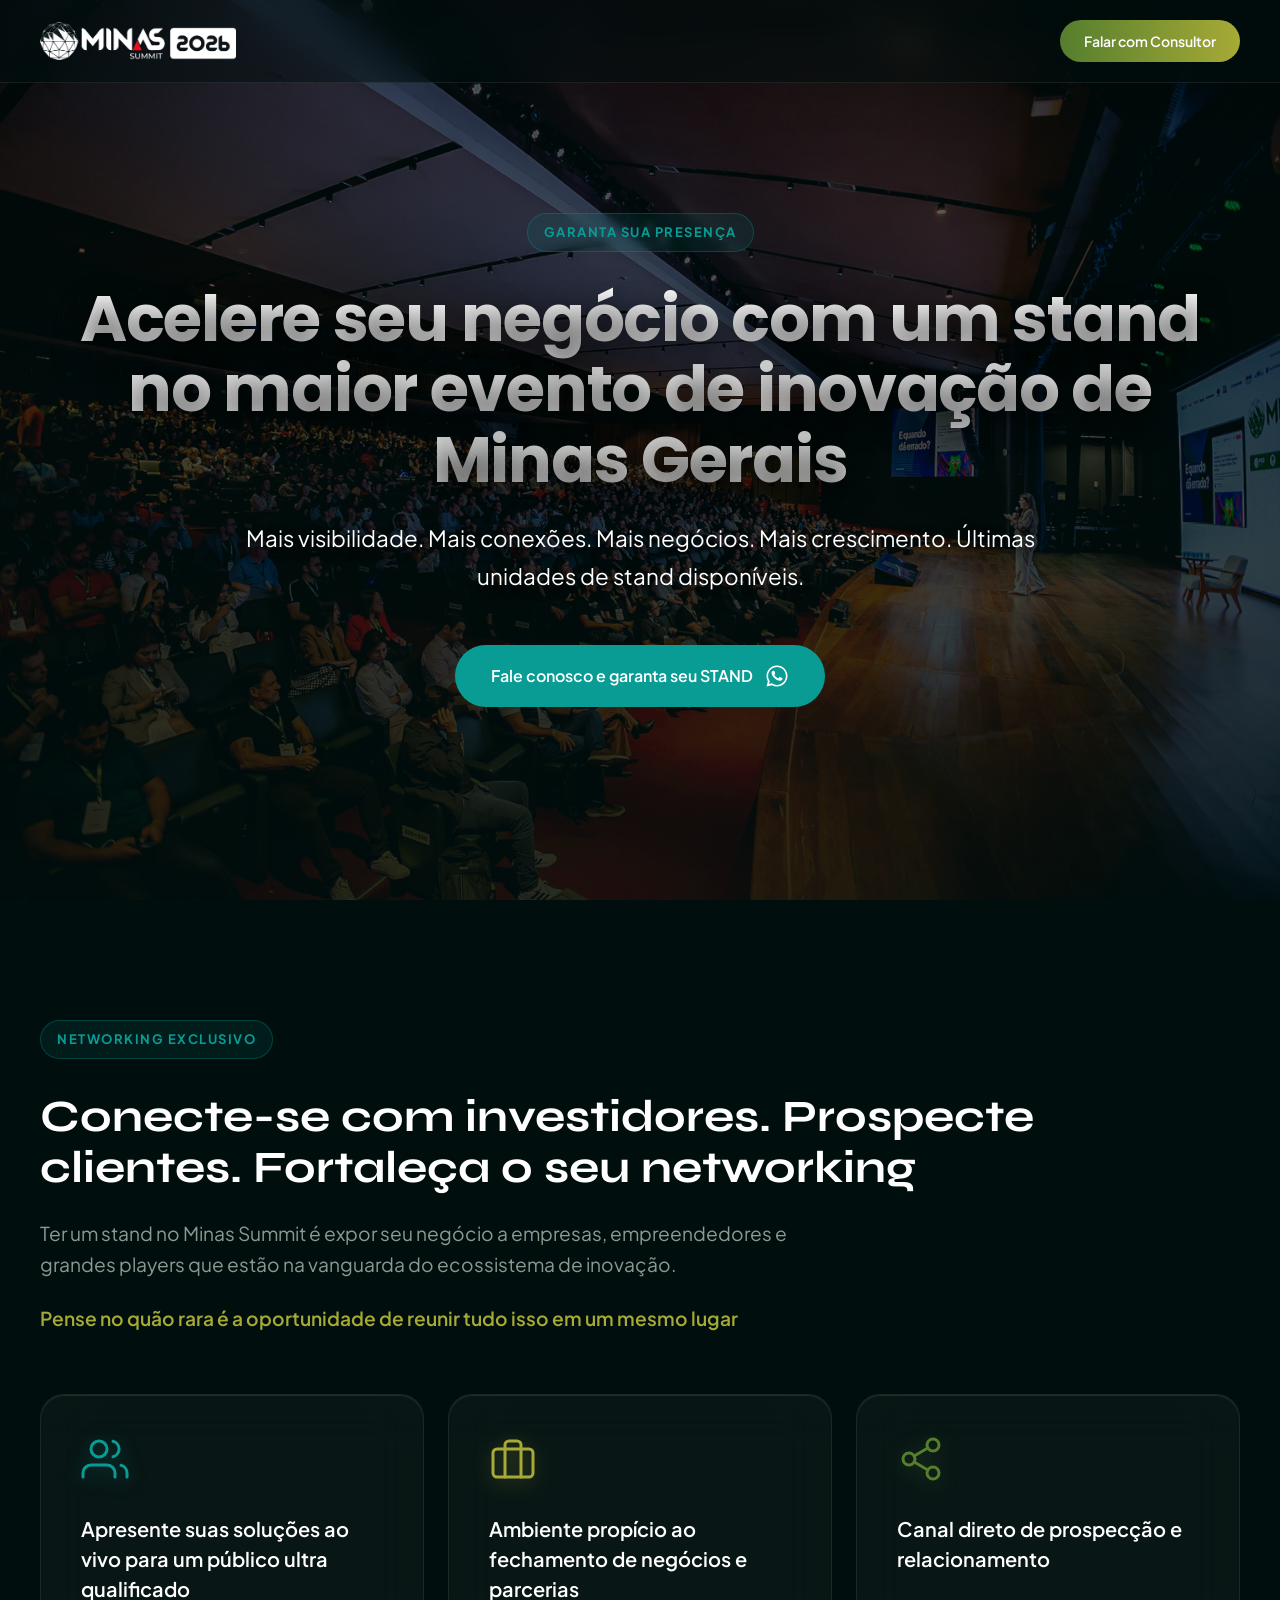
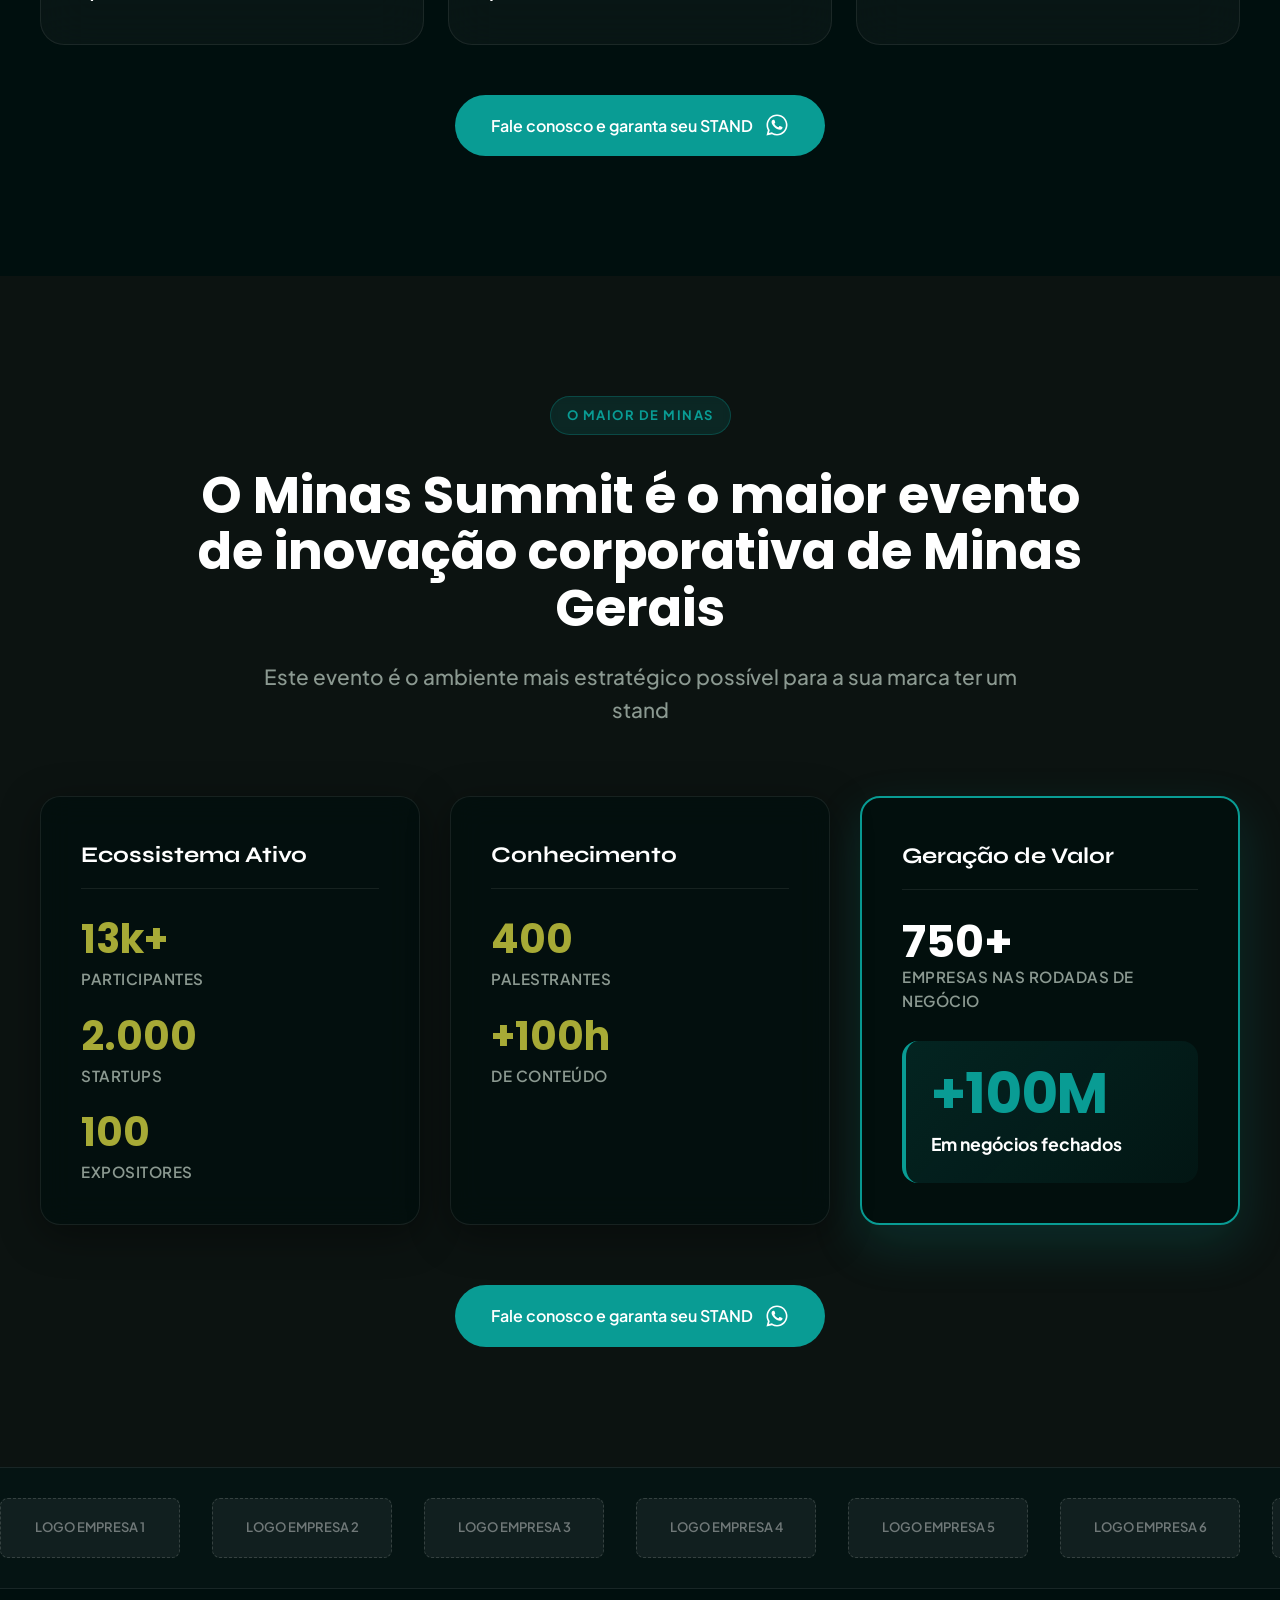
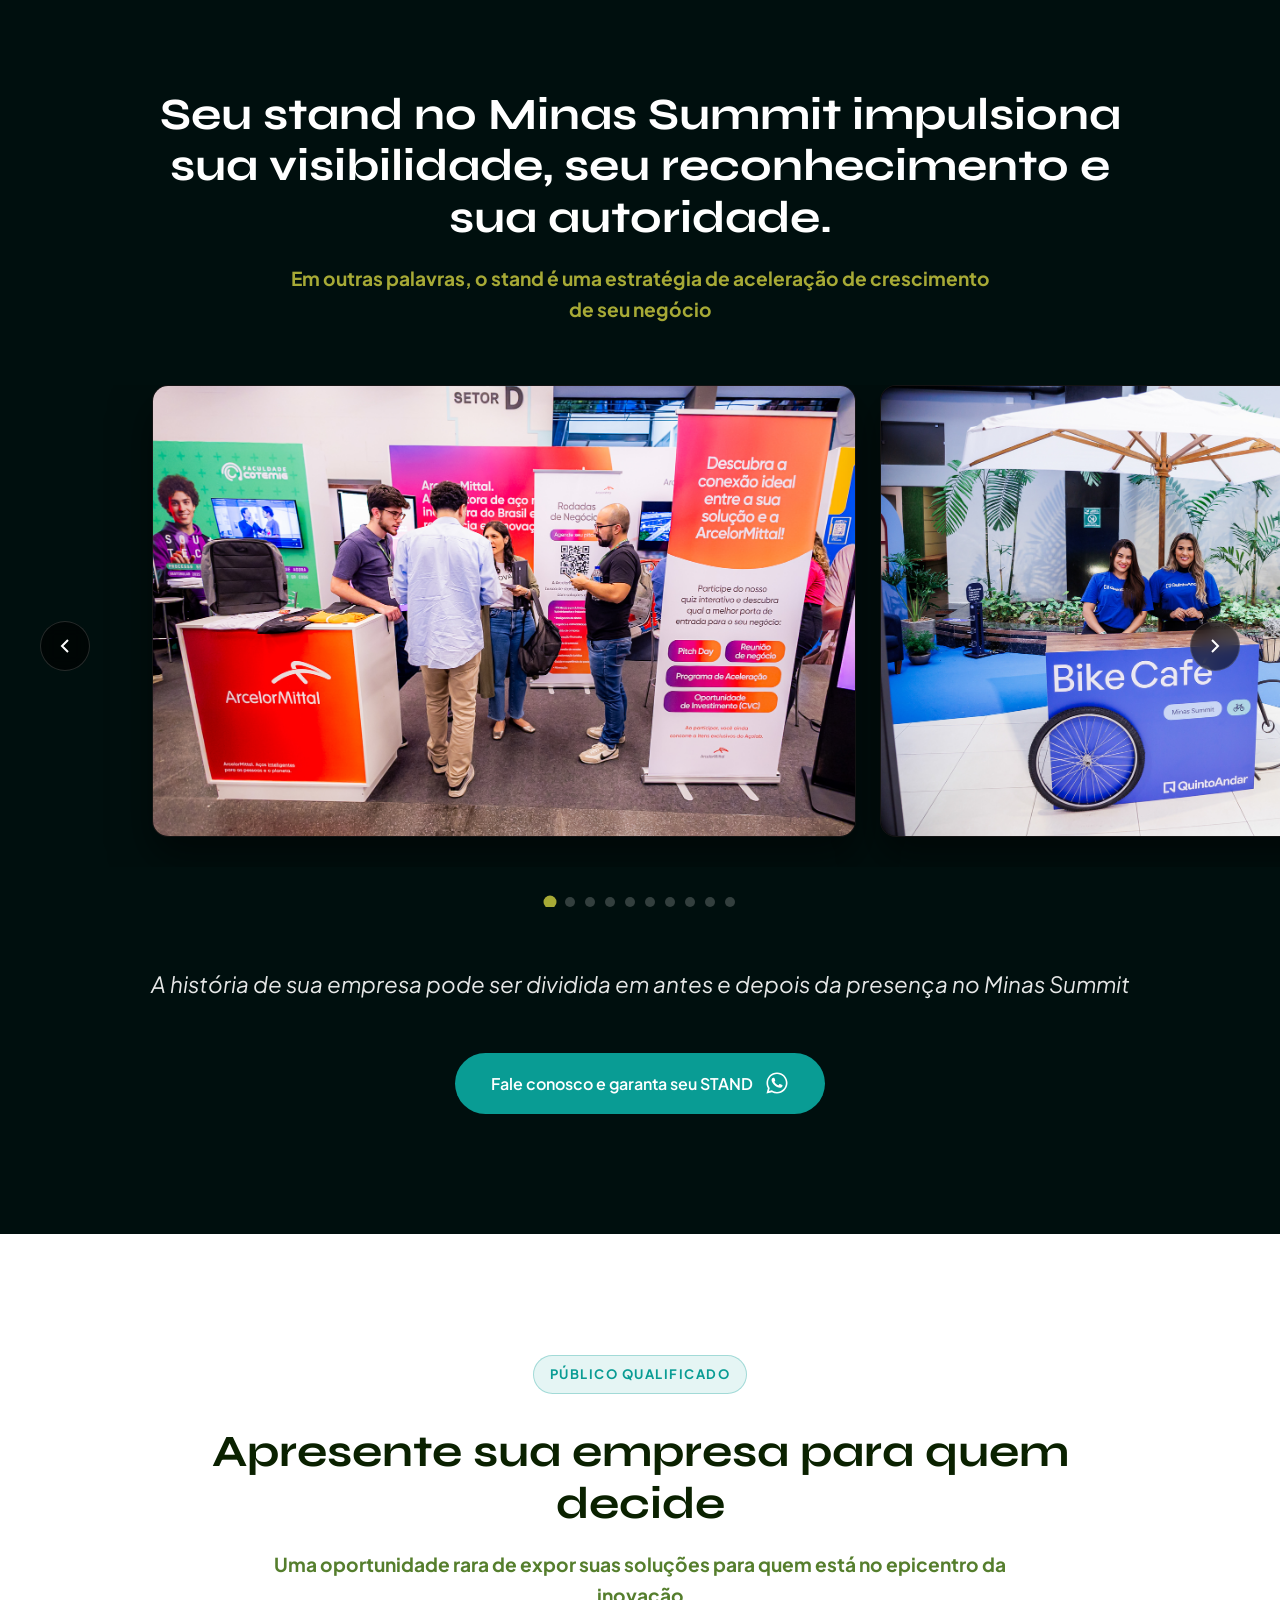
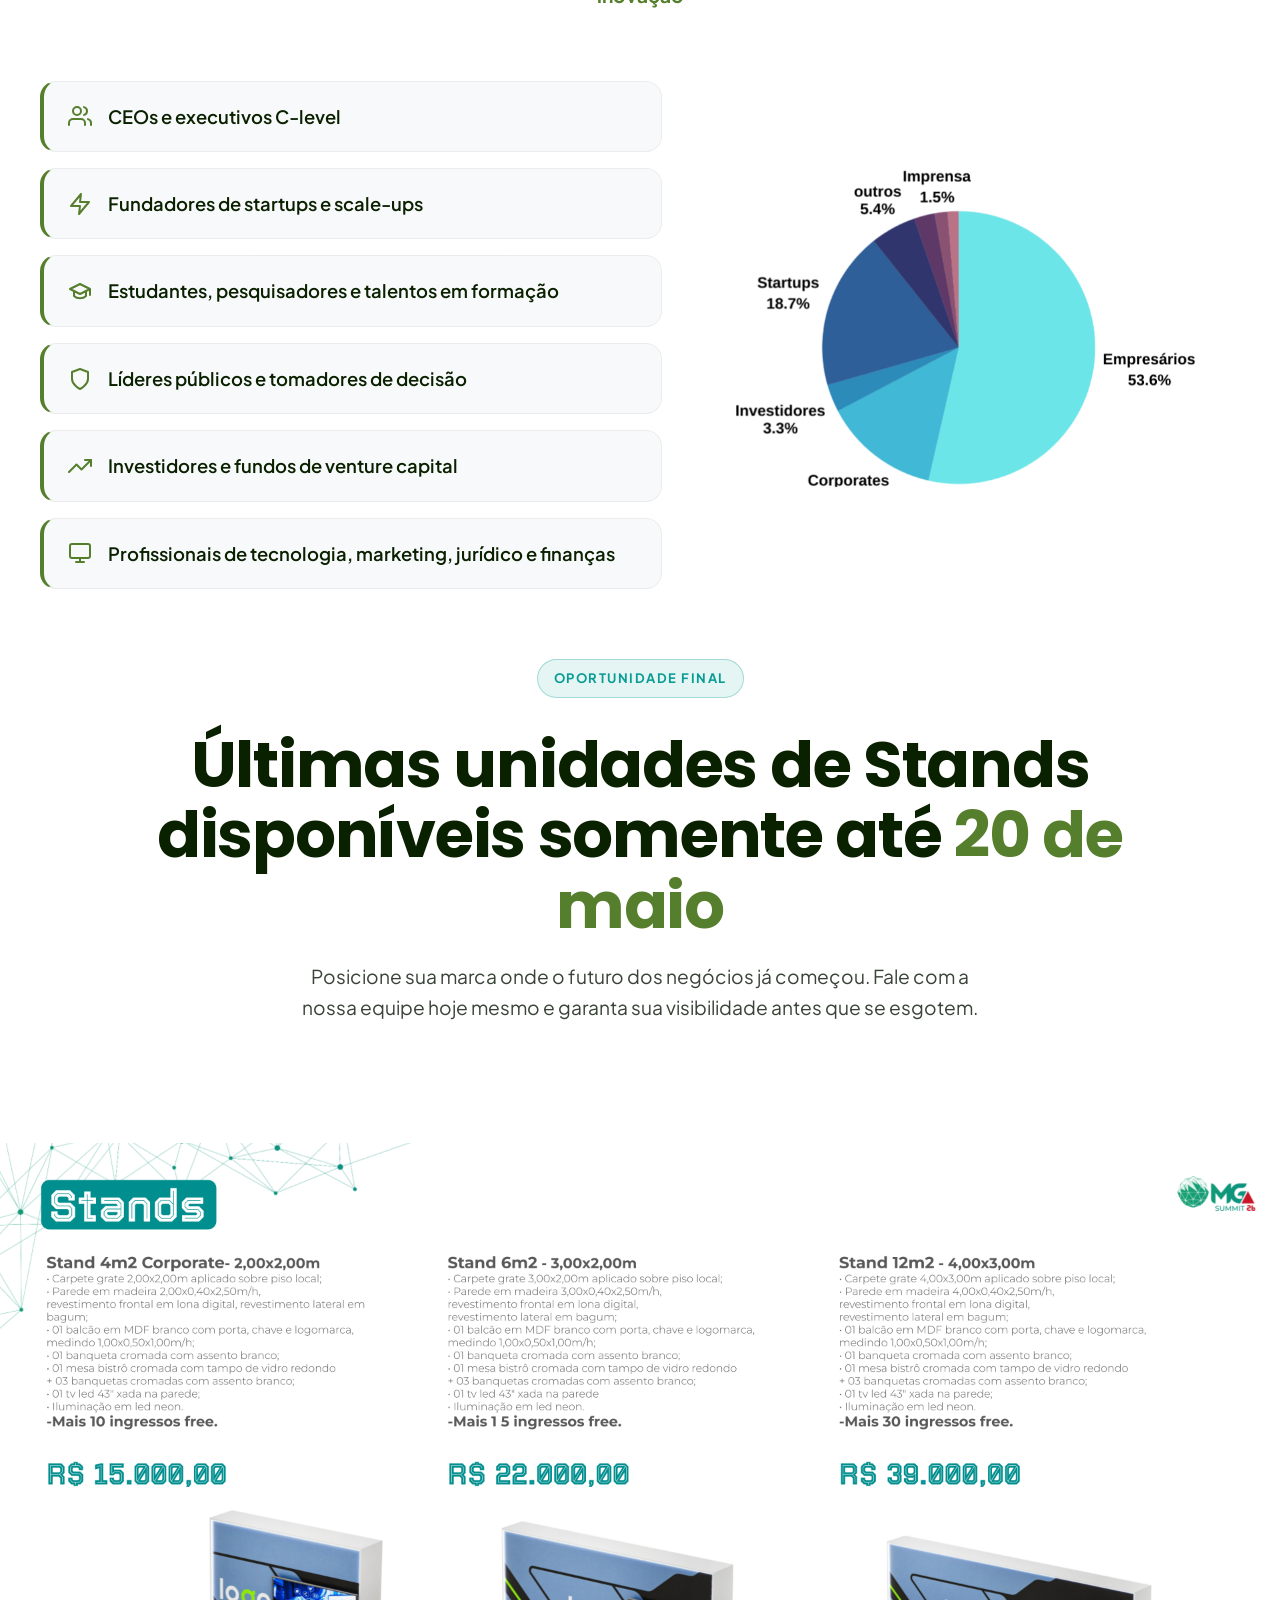
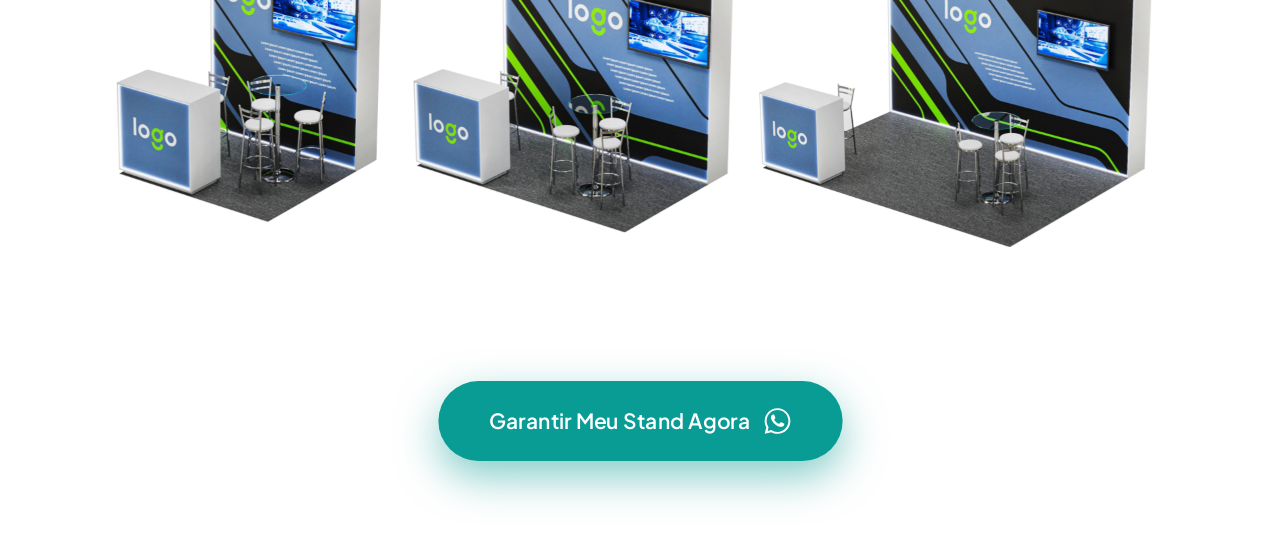
==== commit faad118c: "GTM head e body" ====
--- a/index.html
+++ b/index.html
@@ -2,6 +2,14 @@
 <html lang="pt-BR" style="scroll-behavior: smooth;">
 
 <head>
+    <!-- Google Tag Manager -->
+    <script>(function(w,d,s,l,i){w[l]=w[l]||[];w[l].push({'gtm.start':
+    new Date().getTime(),event:'gtm.js'});var f=d.getElementsByTagName(s)[0],
+    j=d.createElement(s),dl=l!='dataLayer'?'&l='+l:'';j.async=true;j.src=
+    'https://www.googletagmanager.com/gtm.js?id='+i+dl;f.parentNode.insertBefore(j,f);
+    })(window,document,'script','dataLayer','GTM-KS6CV959');</script>
+    <!-- End Google Tag Manager -->
+
     <meta charset="UTF-8">
     <meta name="viewport" content="width=device-width, initial-scale=1.0">
     <title>Minas Summit 2026 | Garanta o seu Stand</title>
@@ -18,6 +26,11 @@
 </head>
 
 <body>
+    <!-- Google Tag Manager (noscript) -->
+    <noscript><iframe src="https://www.googletagmanager.com/ns.html?id=GTM-KS6CV959"
+    height="0" width="0" style="display:none;visibility:hidden"></iframe></noscript>
+    <!-- End Google Tag Manager (noscript) -->
+
 
     <!-- Magic Cursor Light -->
     <div class="cursor-light" id="cursorLight"></div>
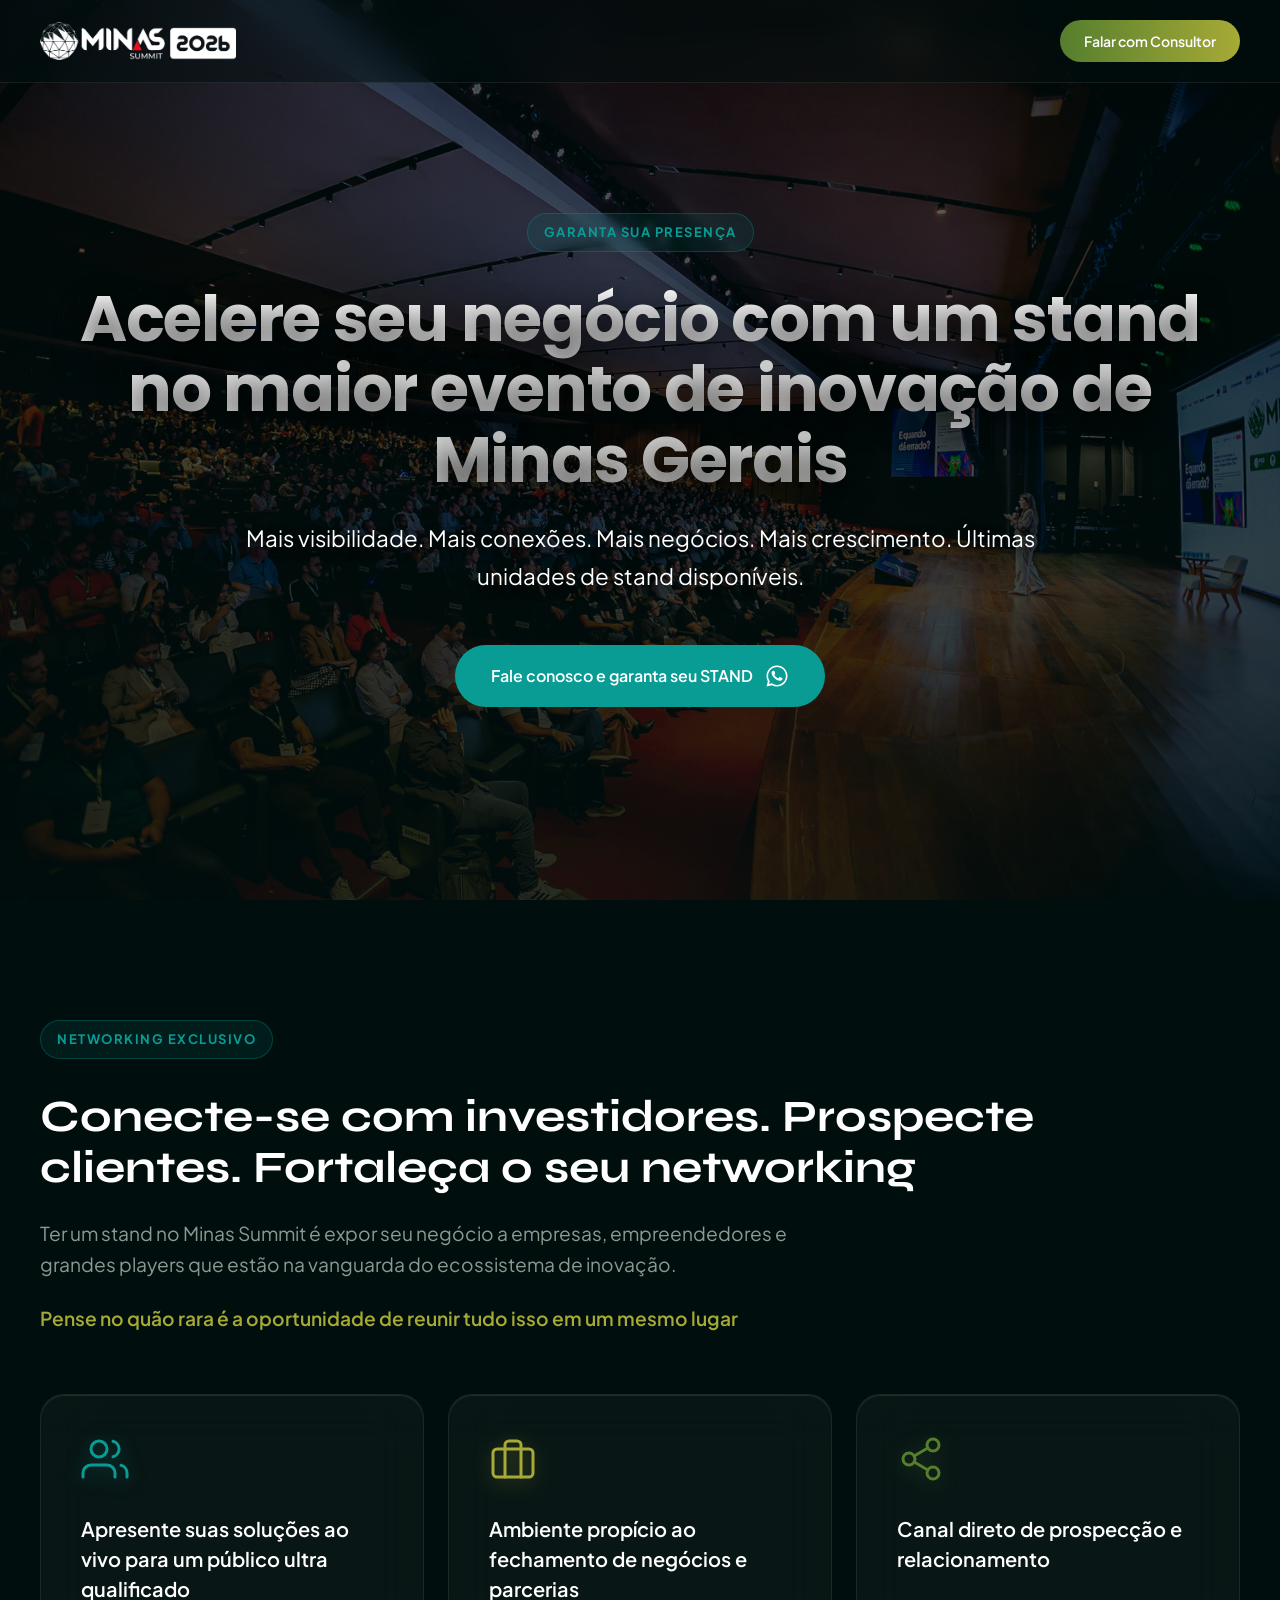
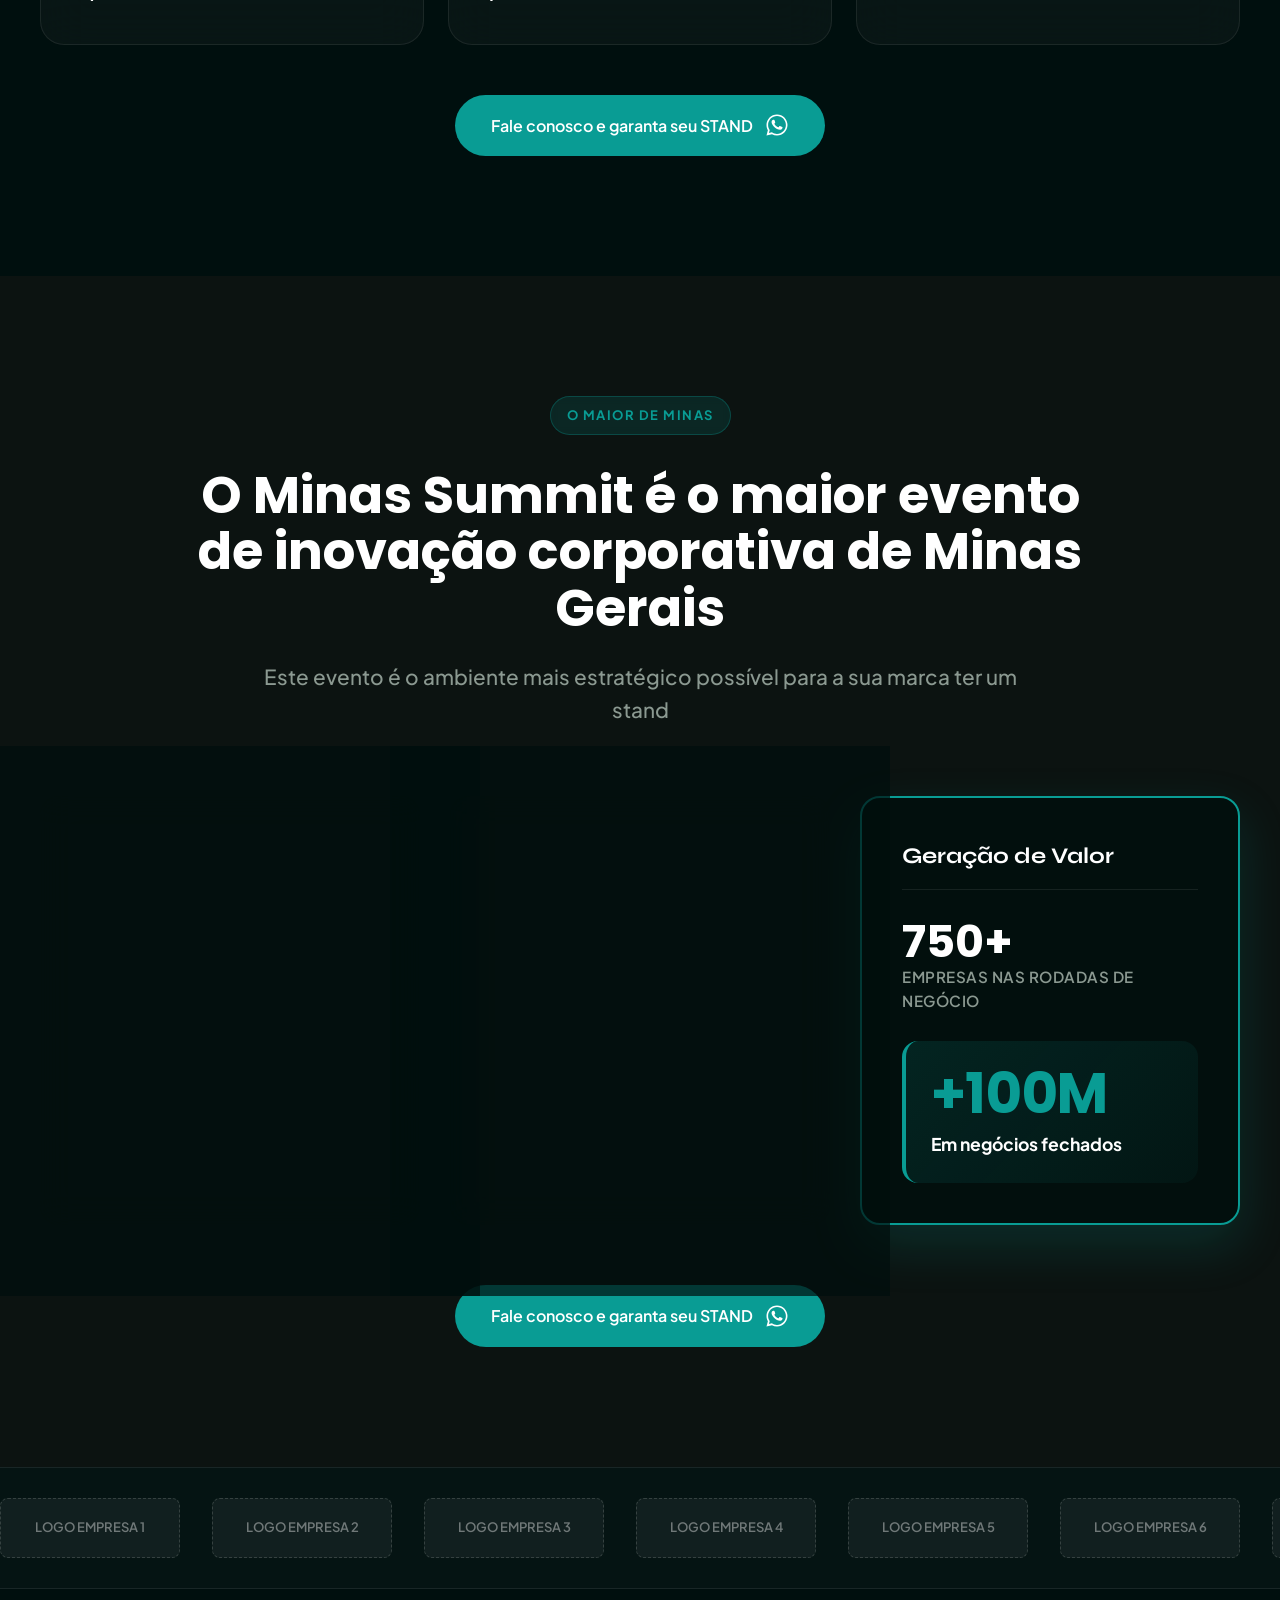
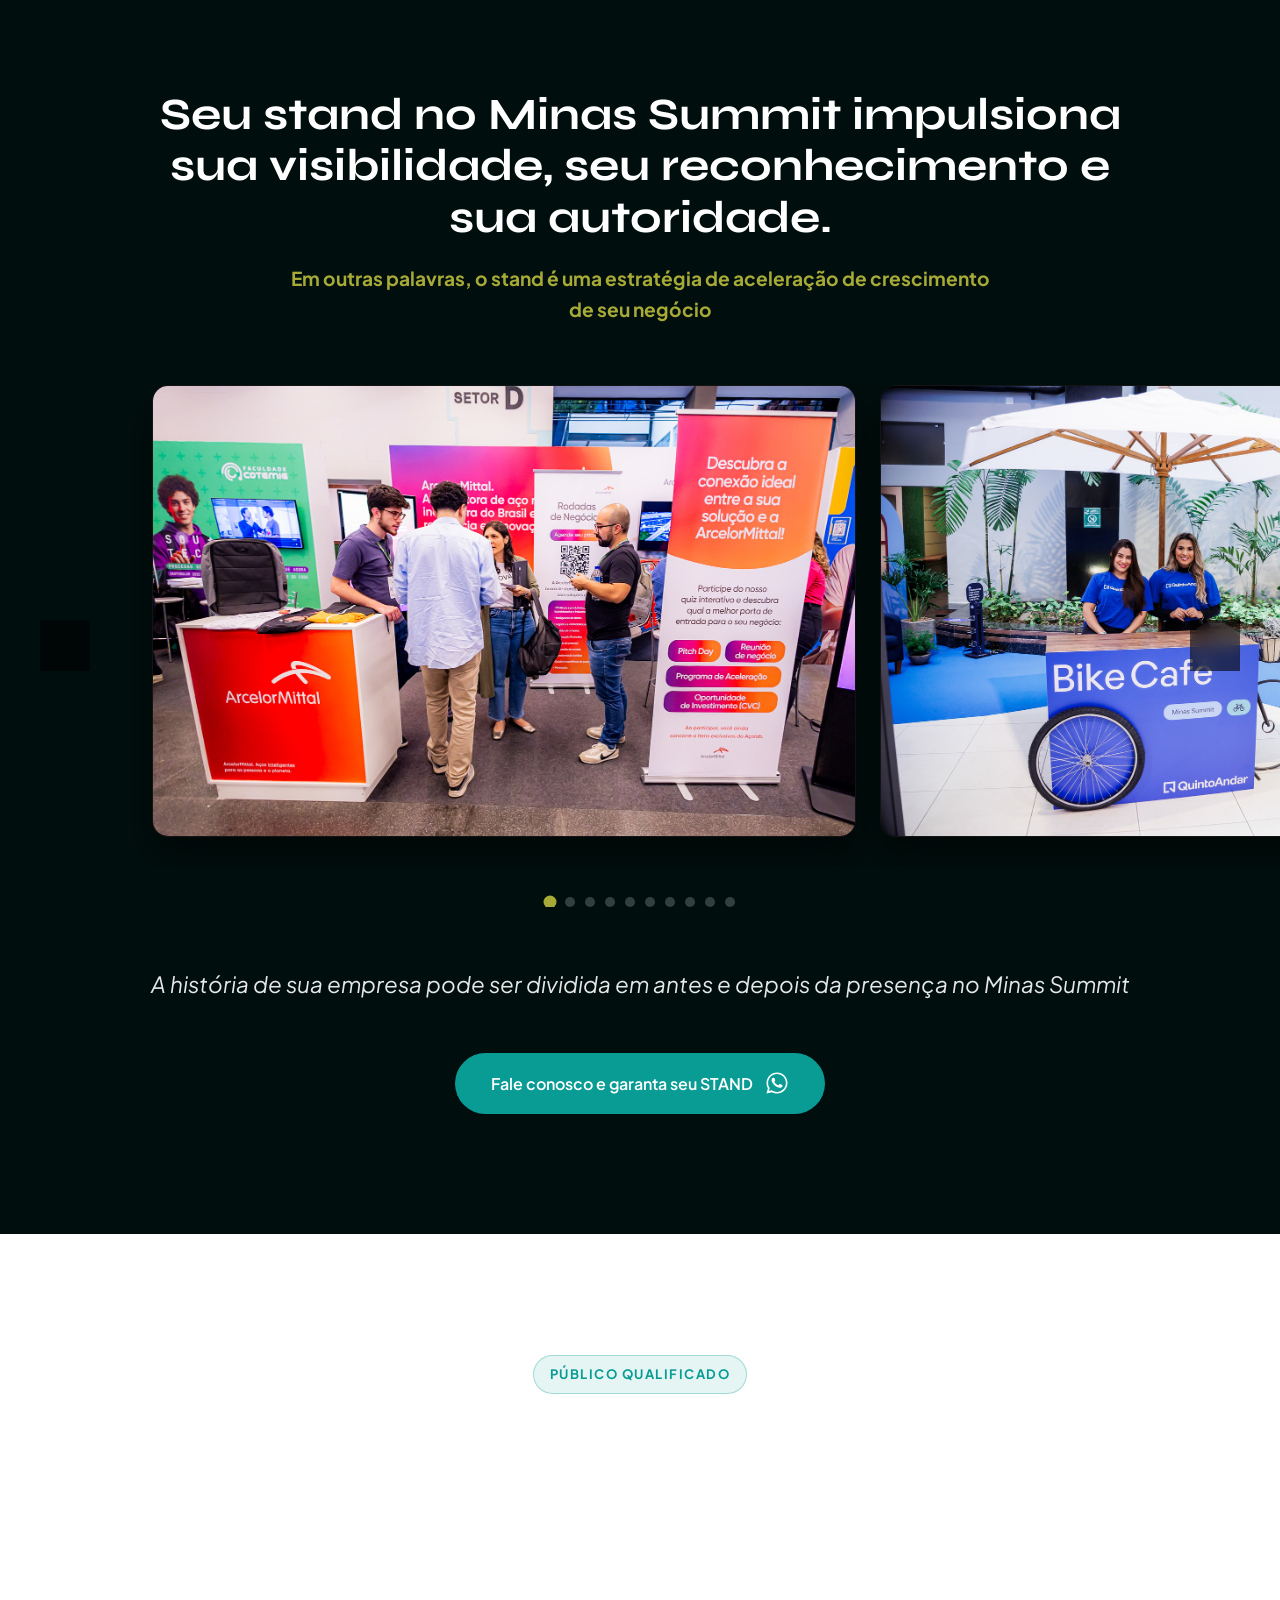
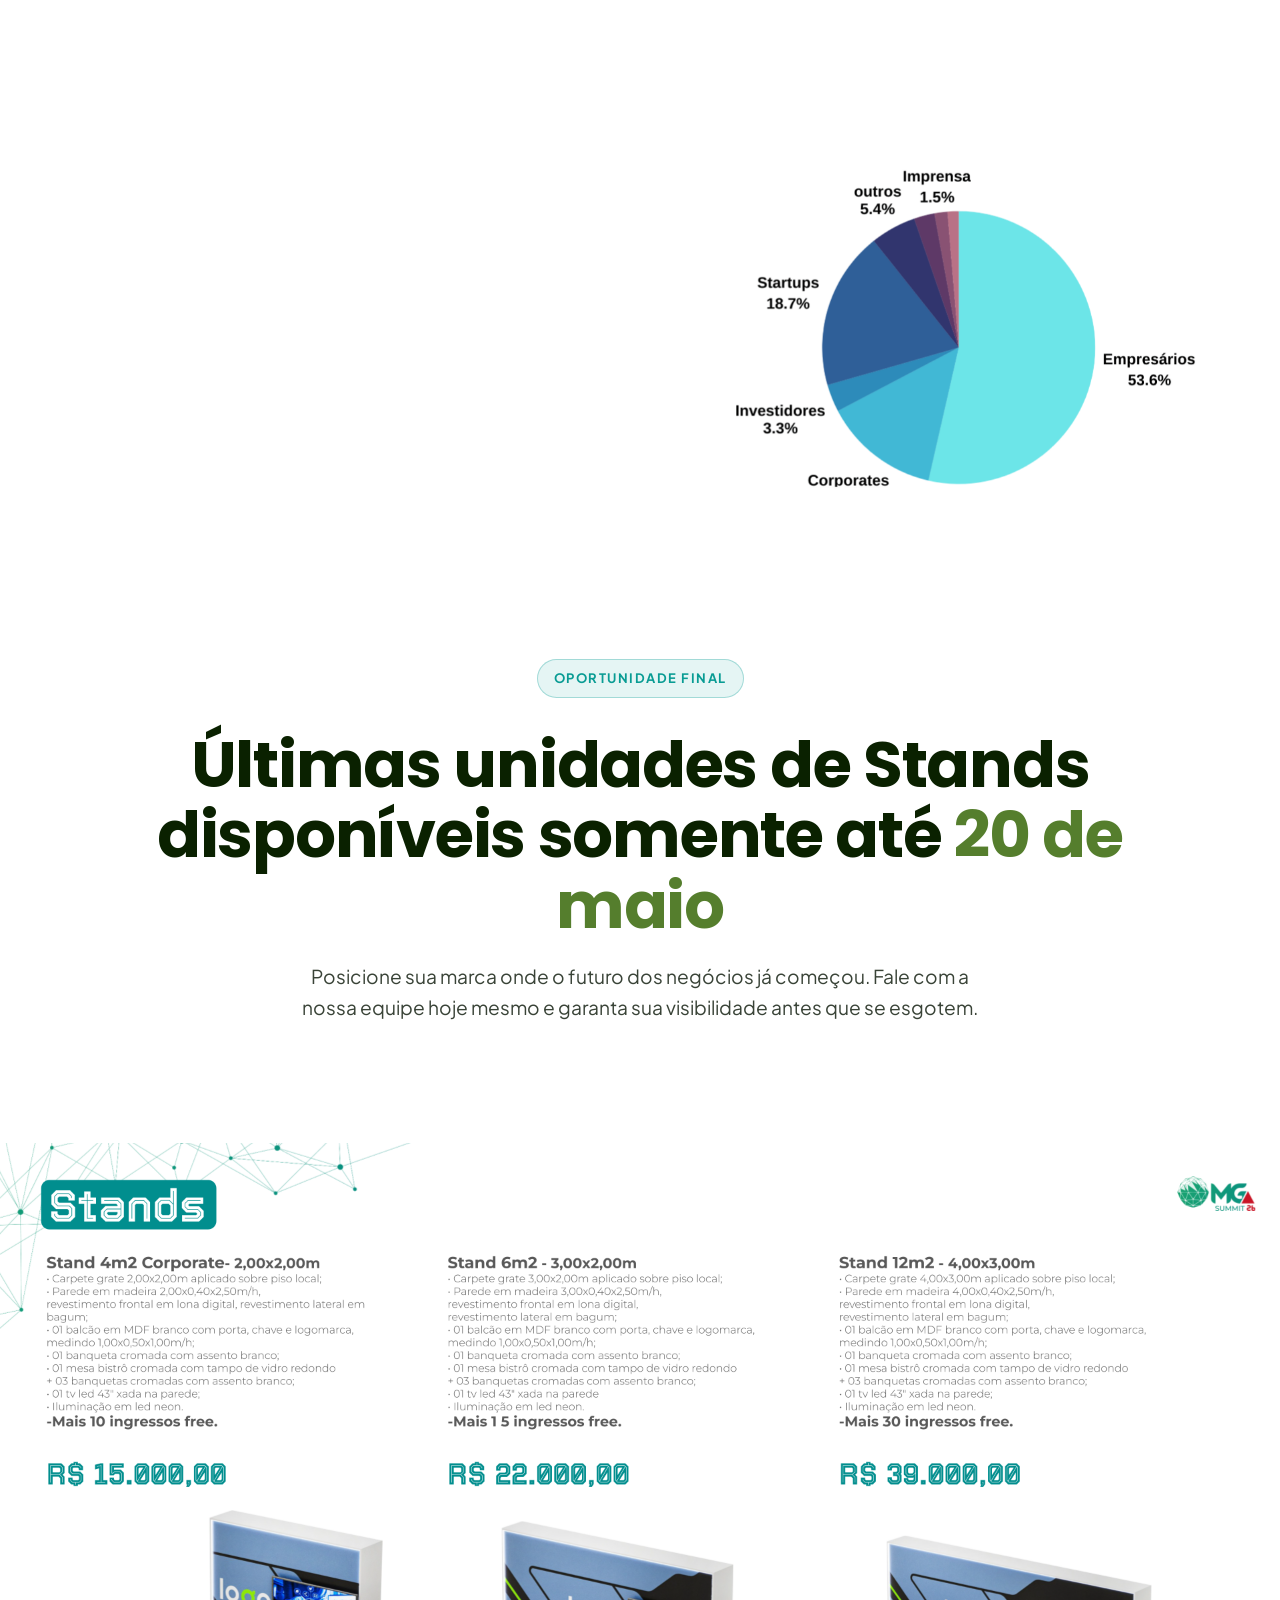
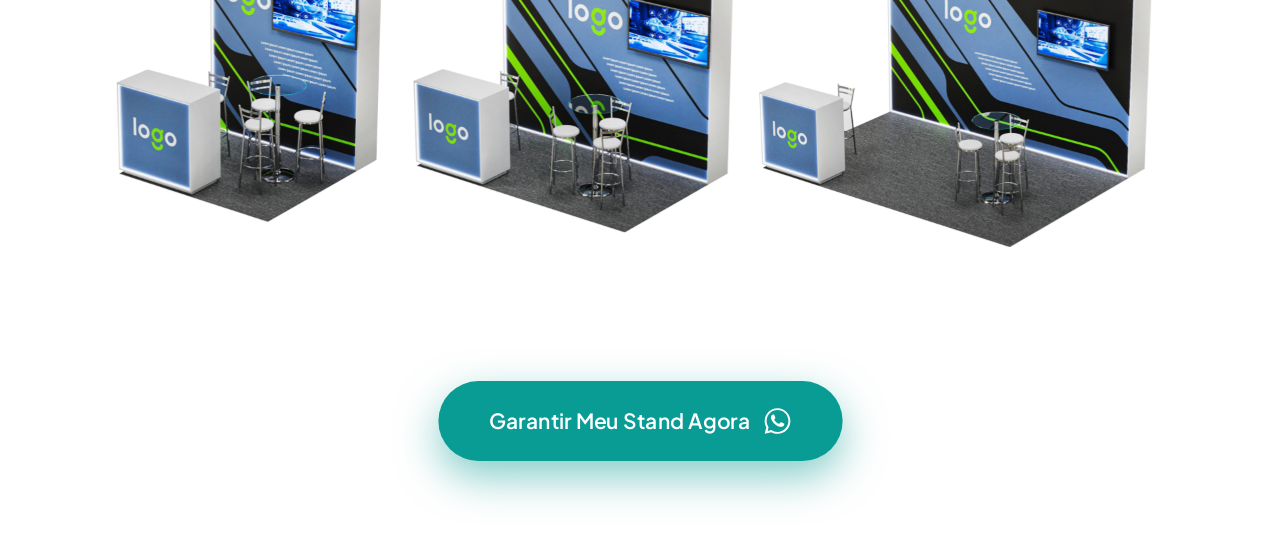
==== commit 3342cc25: "CTAs pro WhatsApp" ====
--- a/index.html
+++ b/index.html
@@ -40,7 +40,7 @@
         <a href="#" class="nav-logo">
             <img src="assets/img/logo branca.png" alt="Minas Summit">
         </a>
-        <a href="#garanta-stand" class="nav-btn">Falar com Consultor</a>
+        <a href="https://wa.me/5531997337717" target="_blank" class="nav-btn">Falar com Consultor</a>
     </nav>
 
     <!-- Hero Section -->
@@ -55,7 +55,7 @@
                 stand disponíveis.</h2>
 
             <div style="margin-top: 10px;">
-                <a href="#garanta-stand" class="btn-aqua-solid">
+                <a href="https://wa.me/5531997337717" target="_blank" class="btn-aqua-solid">
                     Fale conosco e garanta seu STAND
                     <svg width="24" height="24" viewBox="0 0 32 32" fill="currentColor"
                         xmlns="http://www.w3.org/2000/svg">
@@ -133,7 +133,7 @@
             </div>
 
             <div style="margin-top: 50px; text-align: center;">
-                <a href="#garanta-stand" class="btn-aqua-solid">
+                <a href="https://wa.me/5531997337717" target="_blank" class="btn-aqua-solid">
                     Fale conosco e garanta seu STAND
                     <svg width="24" height="24" viewBox="0 0 32 32" fill="currentColor"
                         xmlns="http://www.w3.org/2000/svg">
@@ -237,7 +237,7 @@
             </div>
 
             <div style="margin-top: 60px; text-align: center;">
-                <a href="#garanta-stand" class="btn-aqua-solid">
+                <a href="https://wa.me/5531997337717" target="_blank" class="btn-aqua-solid">
                     Fale conosco e garanta seu STAND
                     <svg width="24" height="24" viewBox="0 0 32 32" fill="currentColor"
                         xmlns="http://www.w3.org/2000/svg">
@@ -322,7 +322,7 @@
                 A história de sua empresa pode ser dividida em antes e depois da presença no Minas Summit
             </h3>
             <div style="margin-top: 10px;">
-                <a href="#garanta-stand" class="btn-aqua-solid">
+                <a href="https://wa.me/5531997337717" target="_blank" class="btn-aqua-solid">
                     Fale conosco e garanta seu STAND
                     <svg width="24" height="24" viewBox="0 0 32 32" fill="currentColor"
                         xmlns="http://www.w3.org/2000/svg">
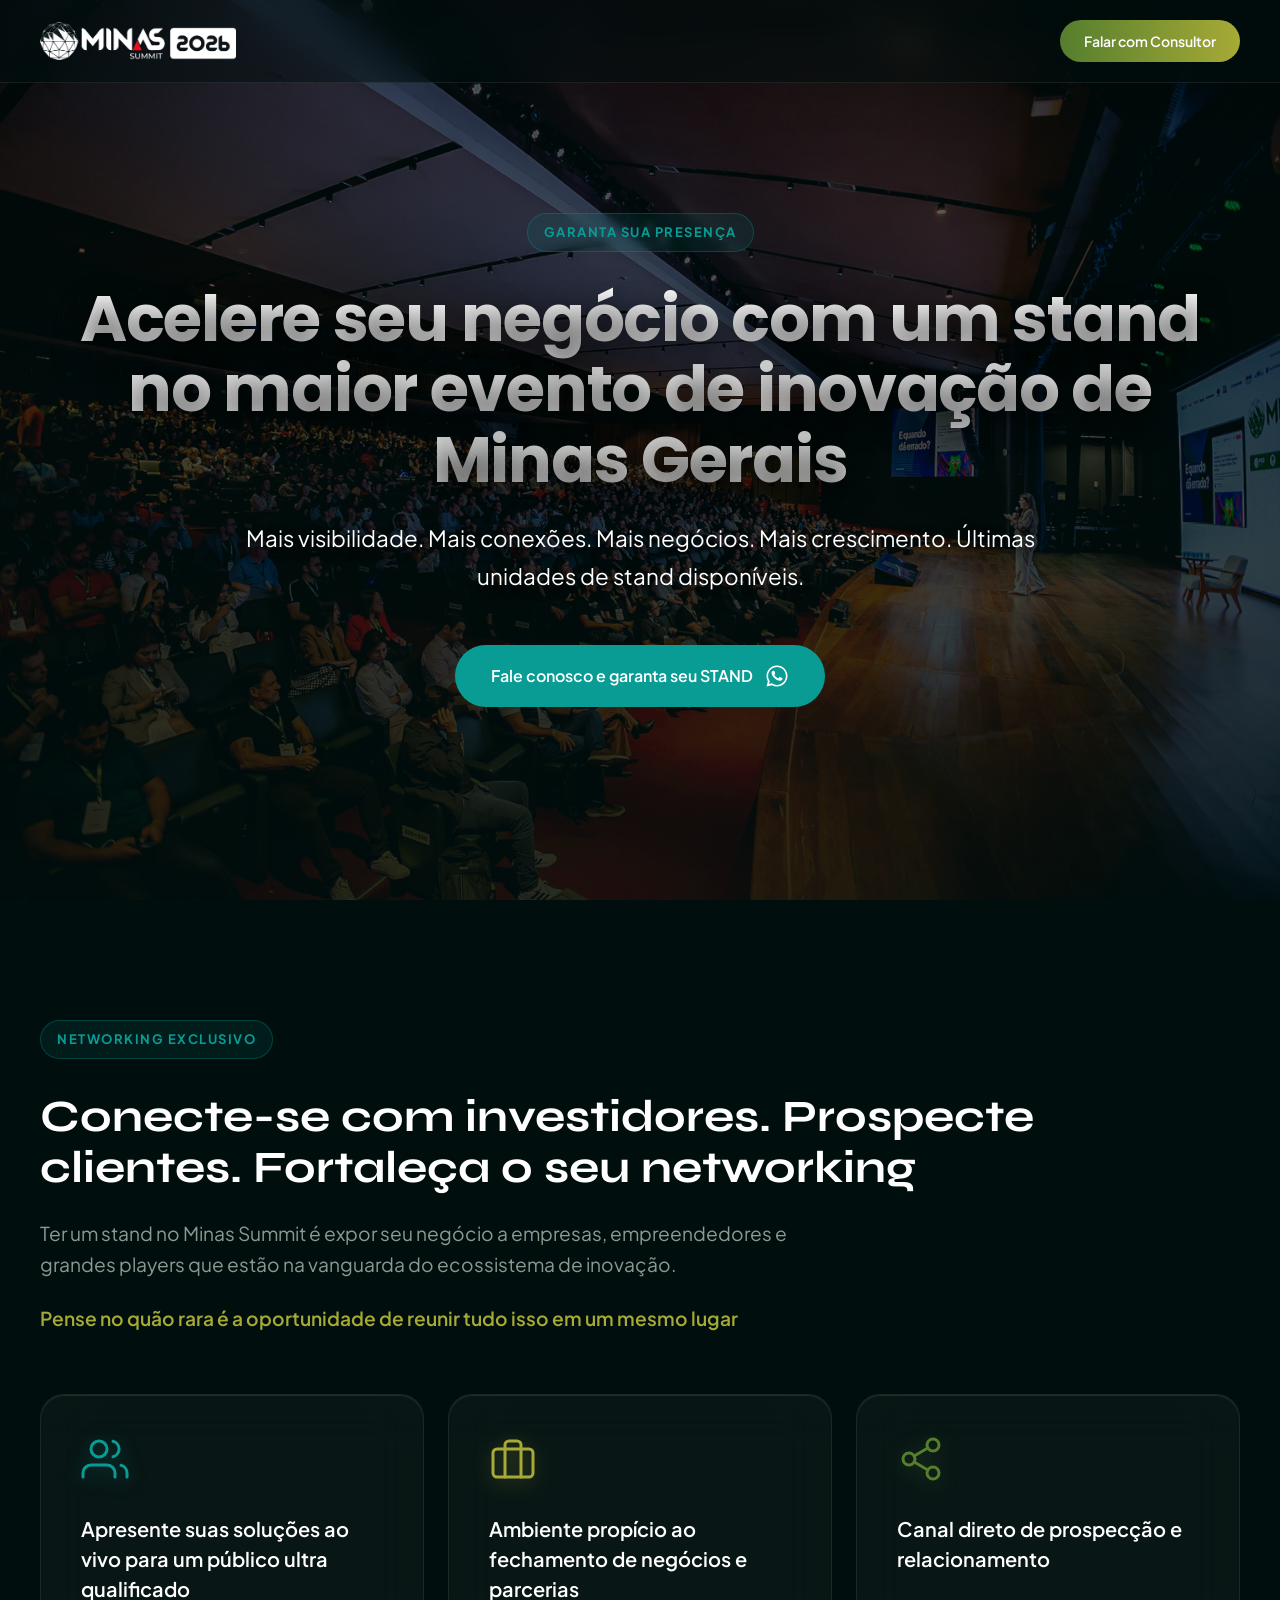
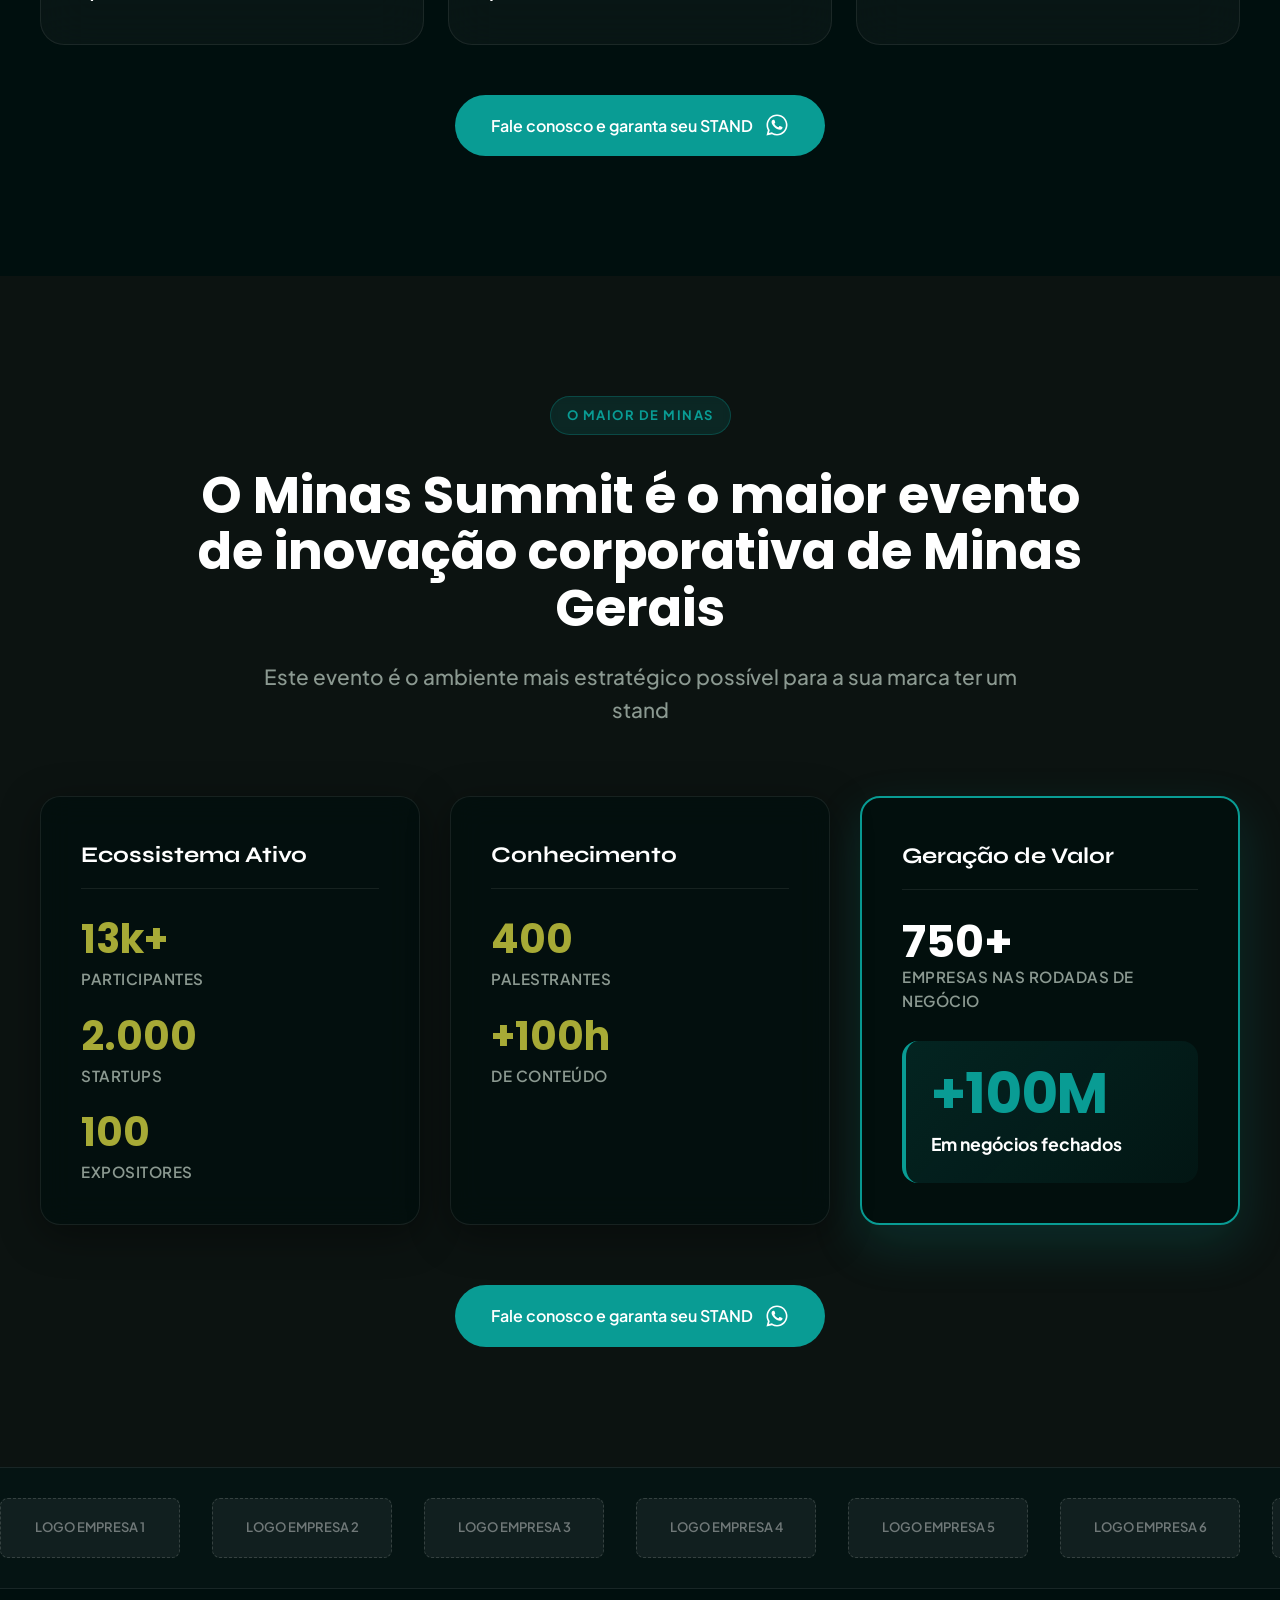
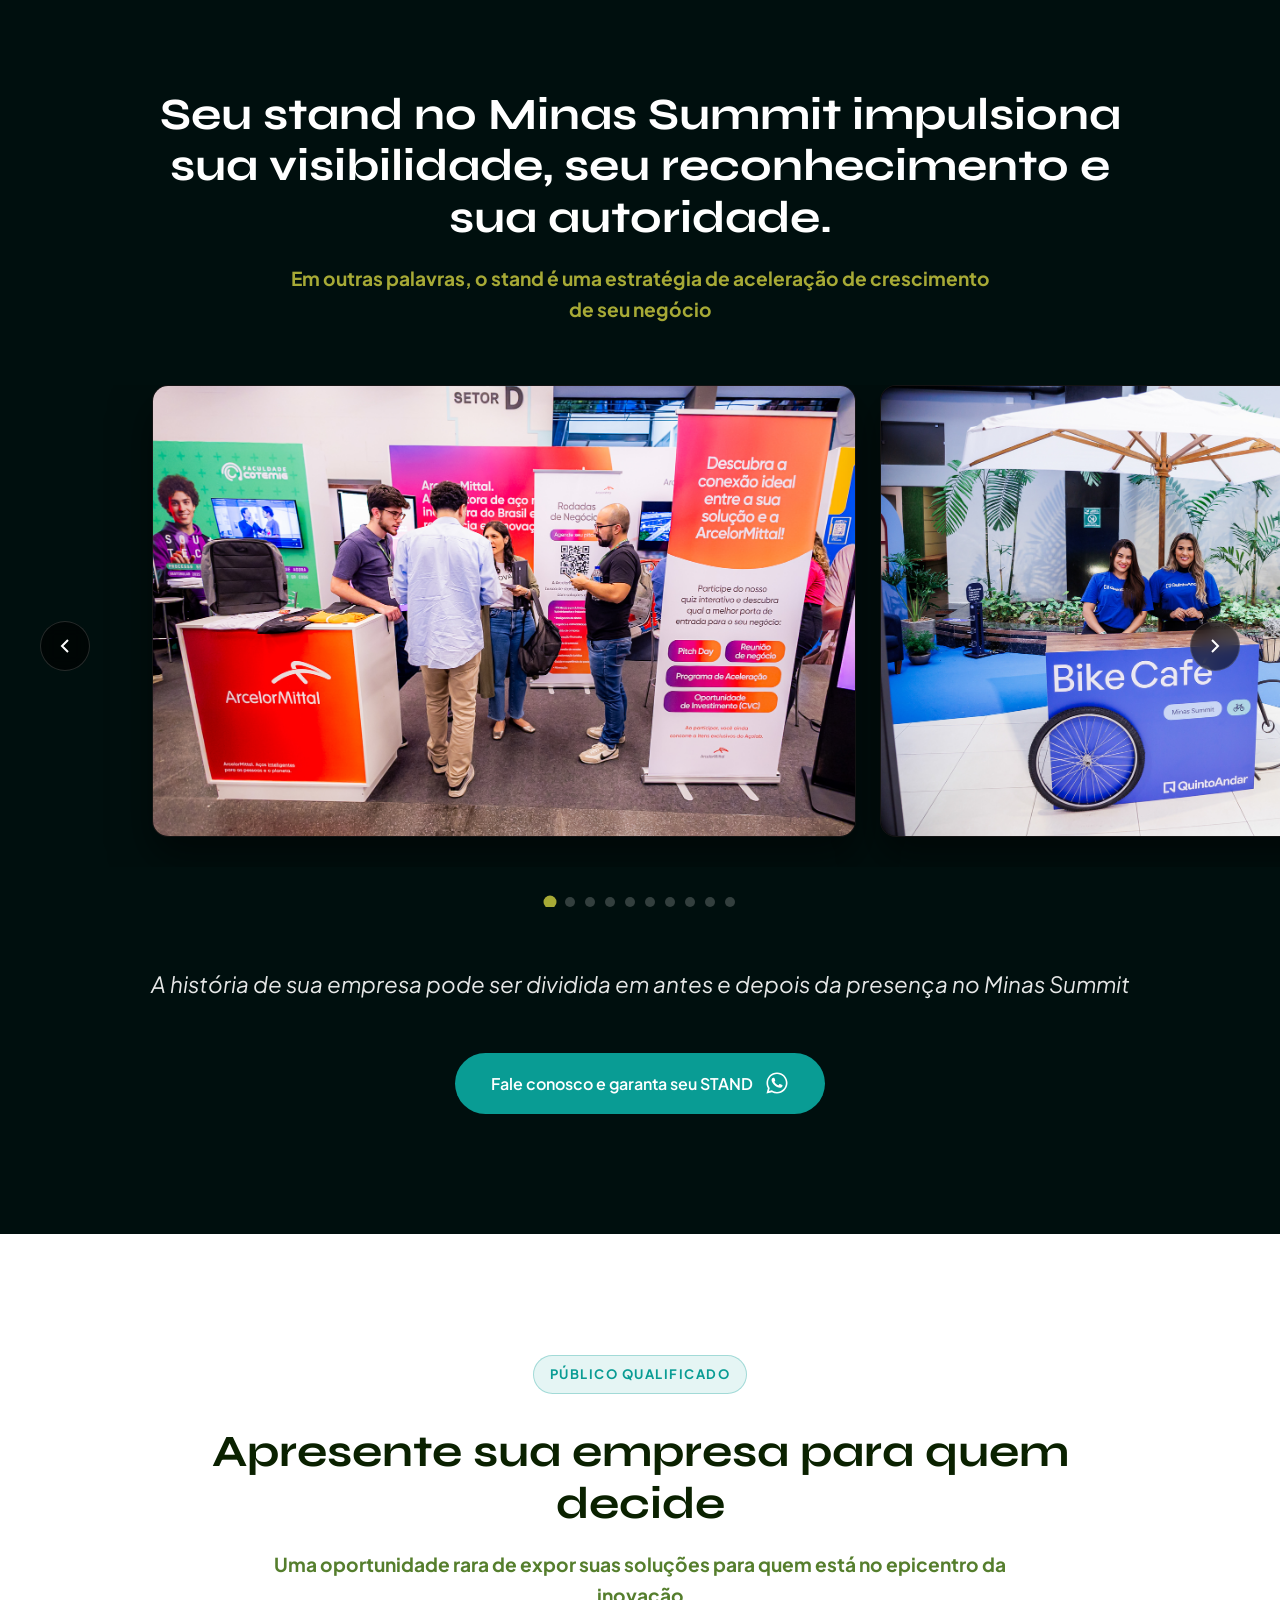
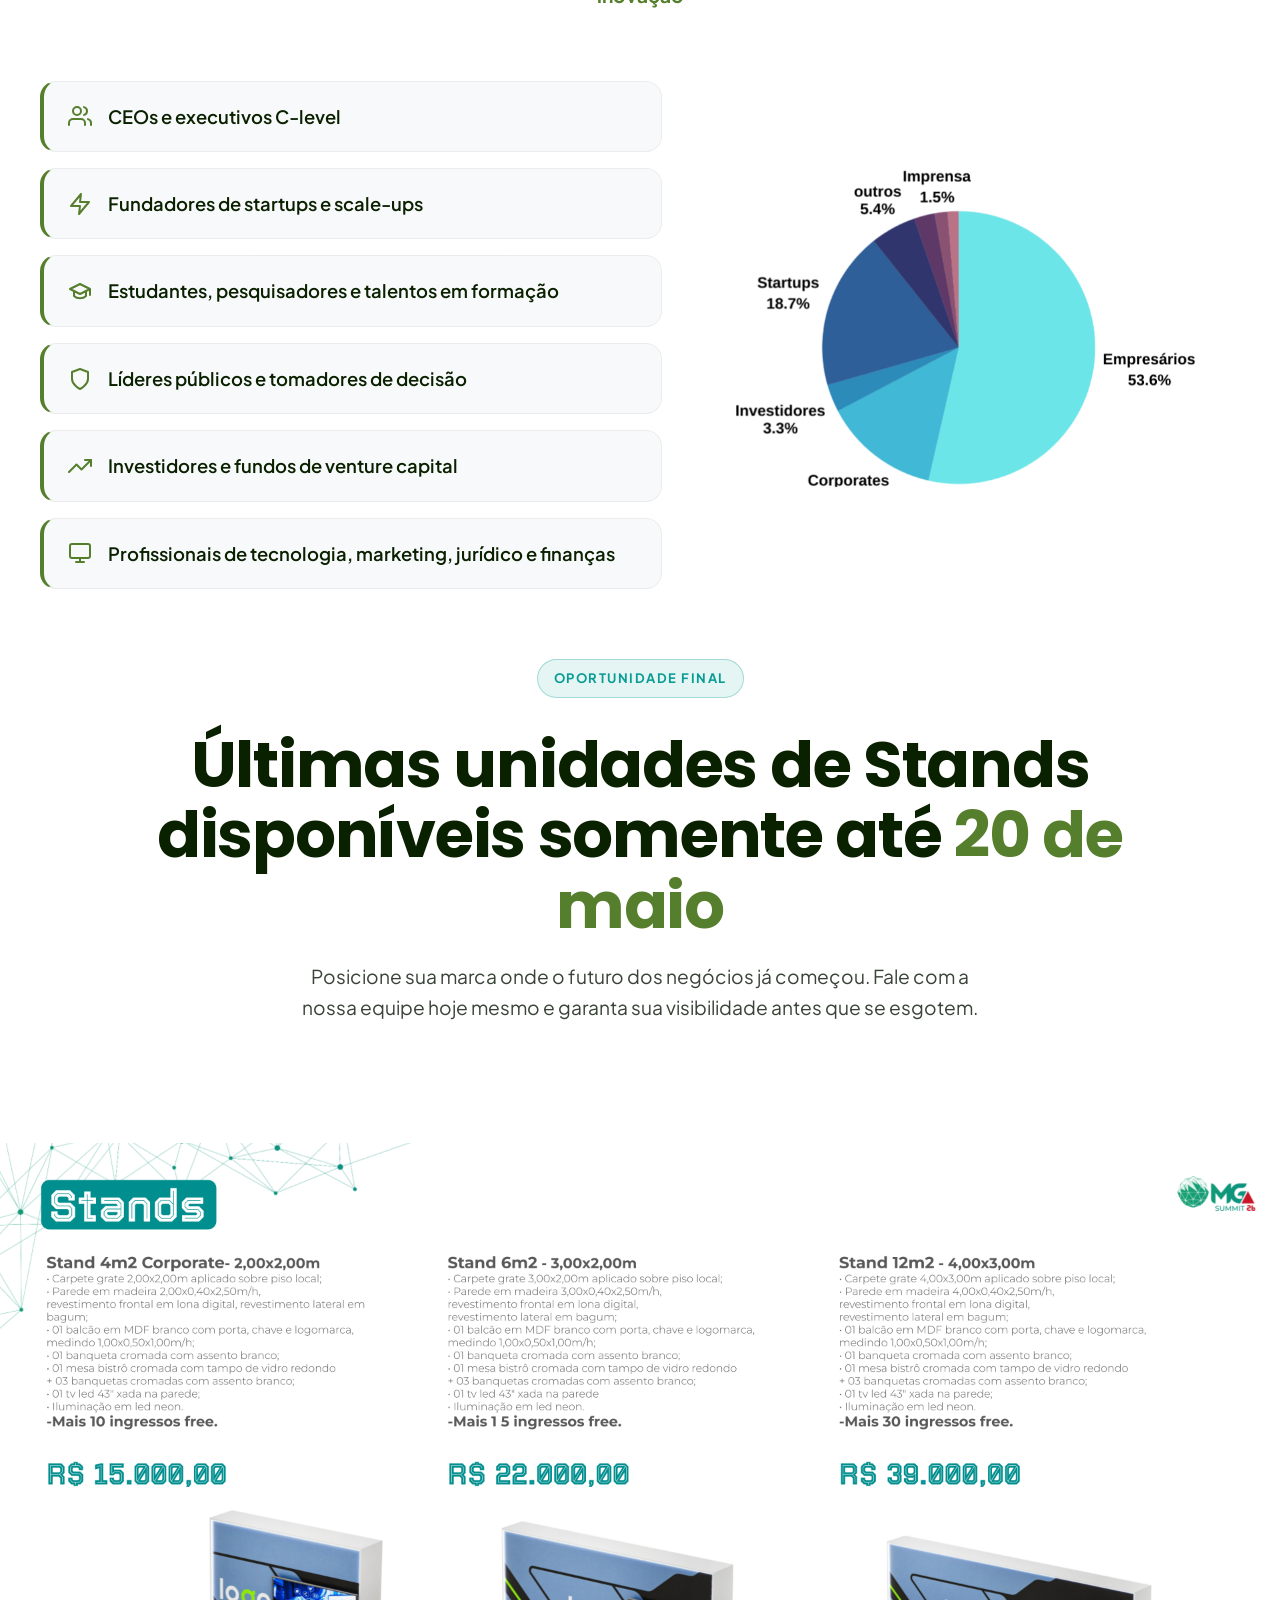
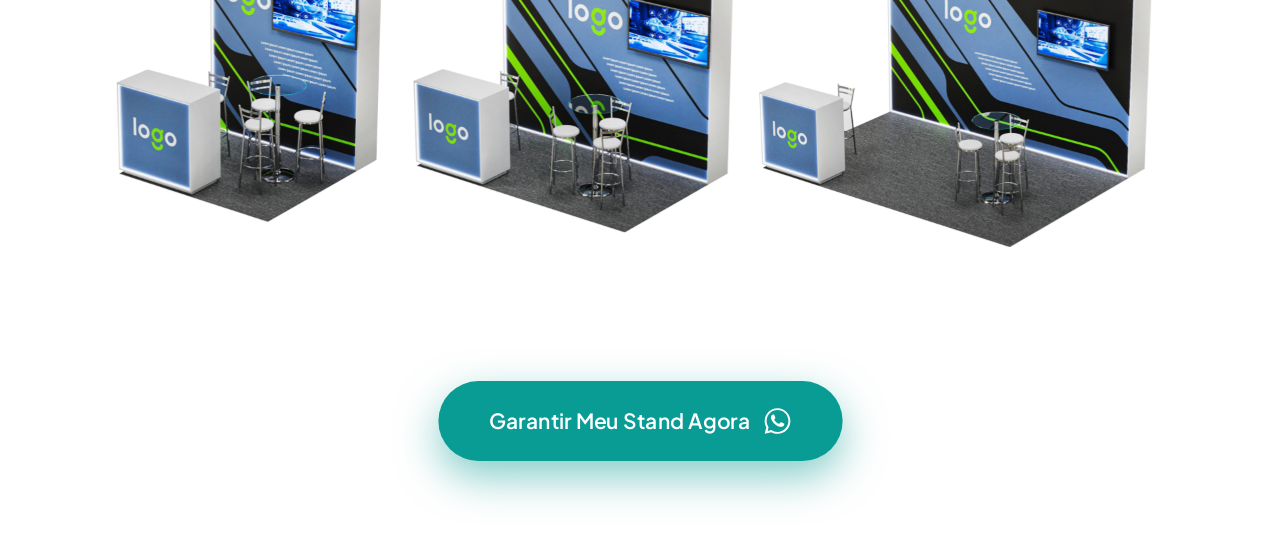
==== commit dd7289dc: "Add Vercel Web Analytics integration Implemented Vercel Web Analytics for Minas Summit project  ## S" ====
--- a/index.html
+++ b/index.html
@@ -23,6 +23,12 @@
 
     <!-- Styles -->
     <link rel="stylesheet" href="css/styles.css">
+
+    <!-- Vercel Web Analytics -->
+    <script>
+        window.va = window.va || function () { (window.vaq = window.vaq || []).push(arguments); };
+    </script>
+    <script defer src="/_vercel/insights/script.js"></script>
 </head>
 
 <body>
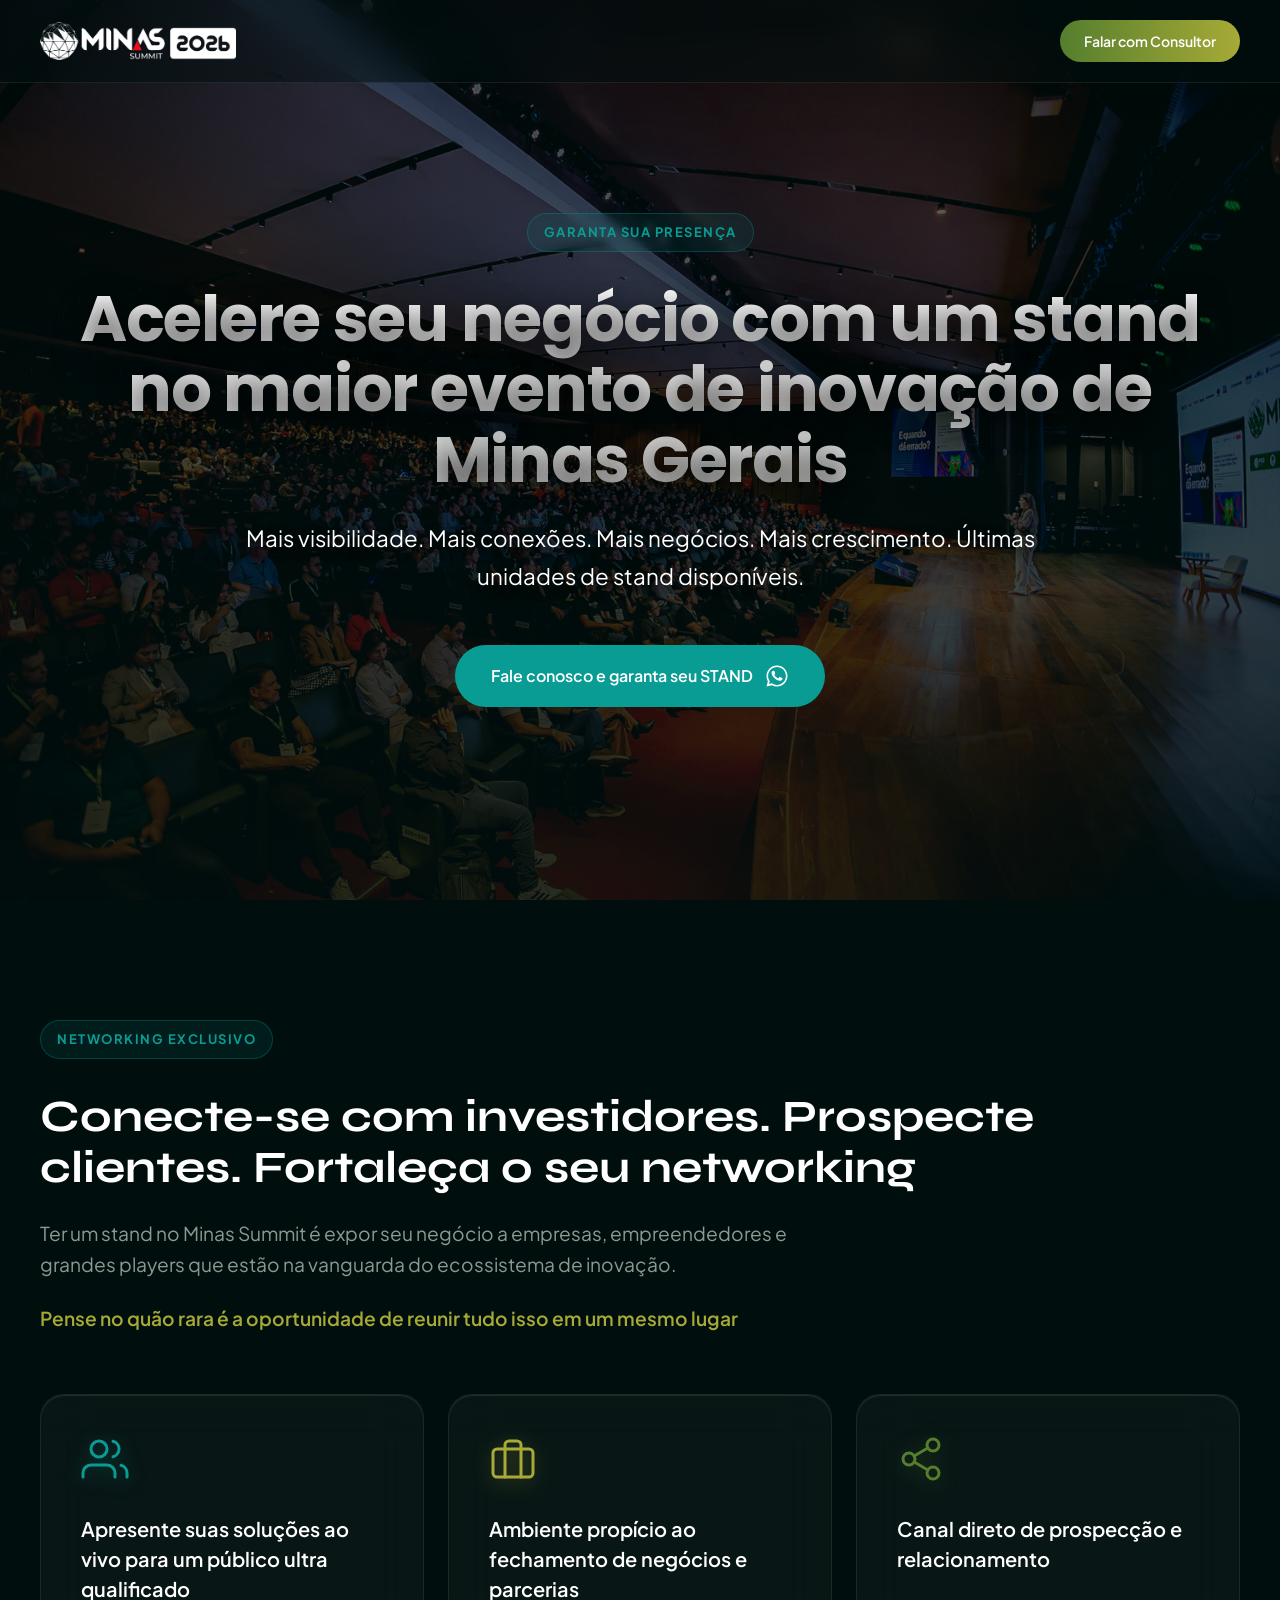
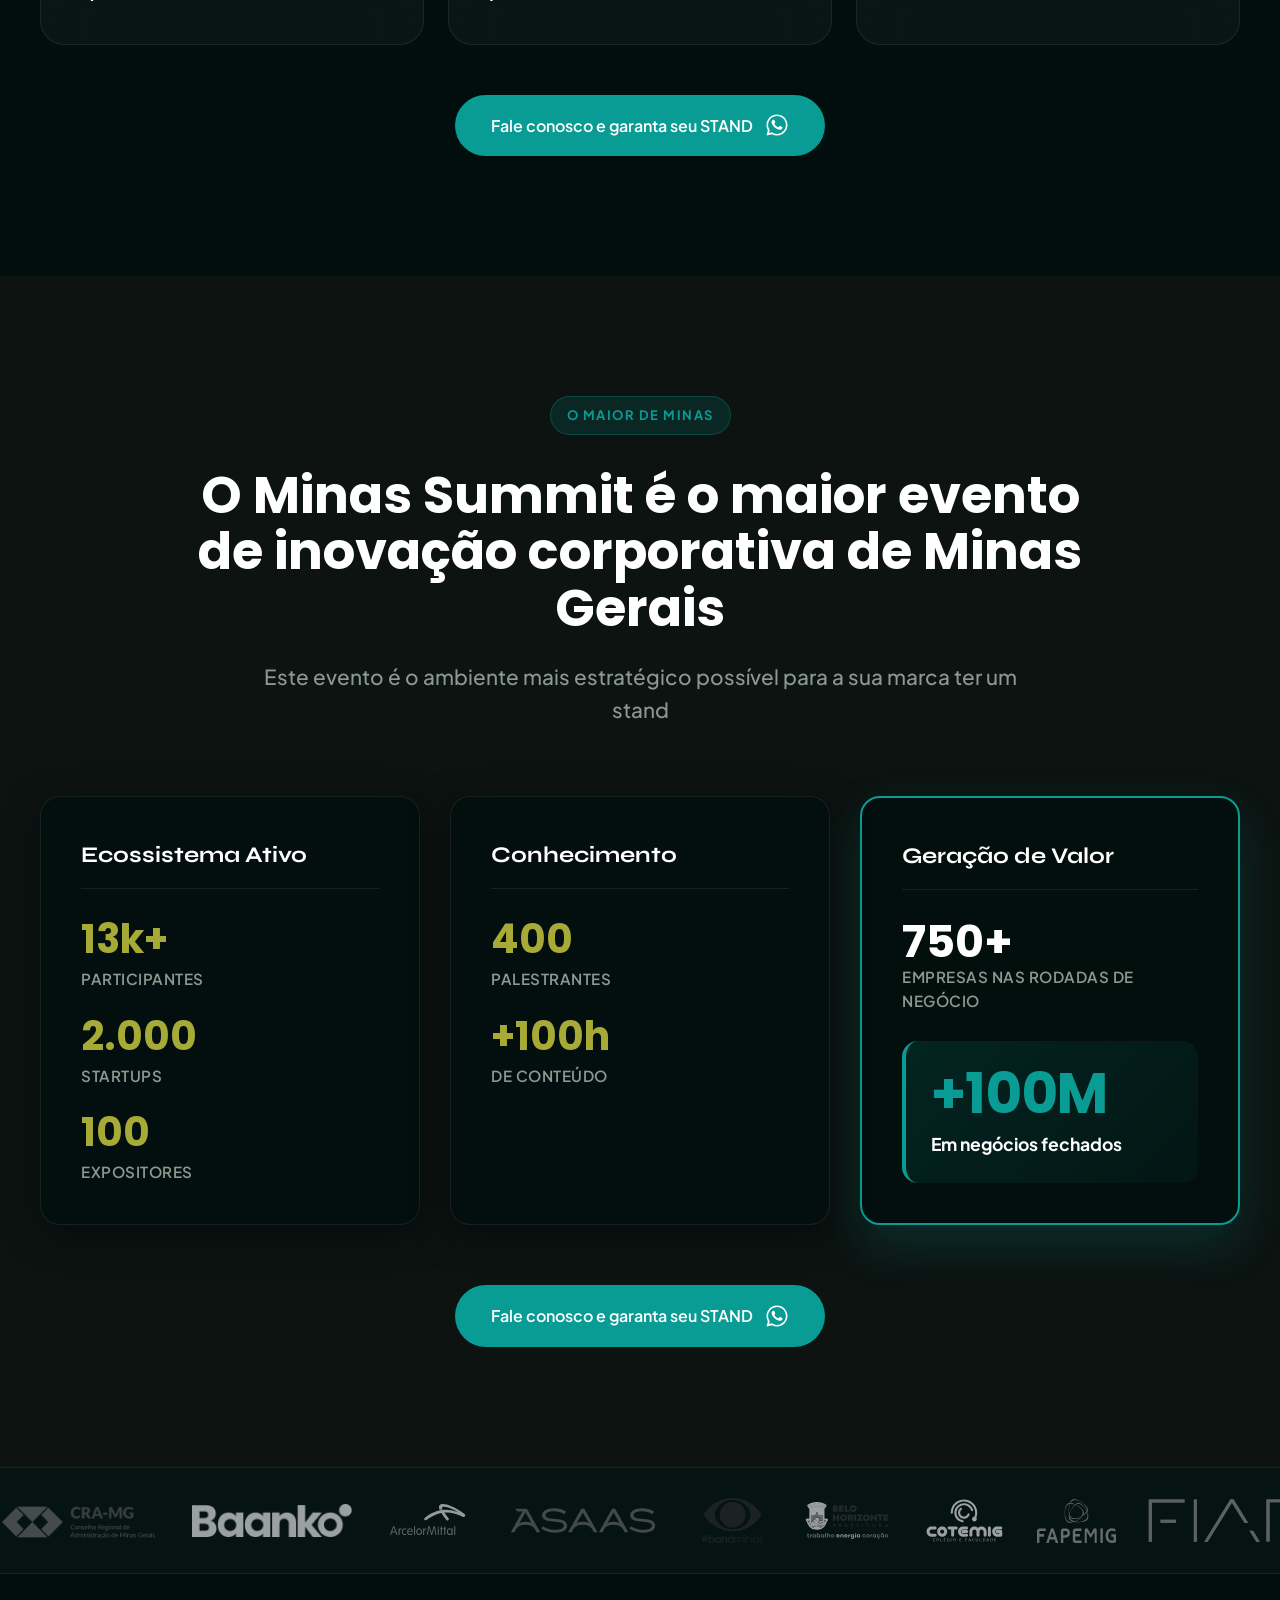
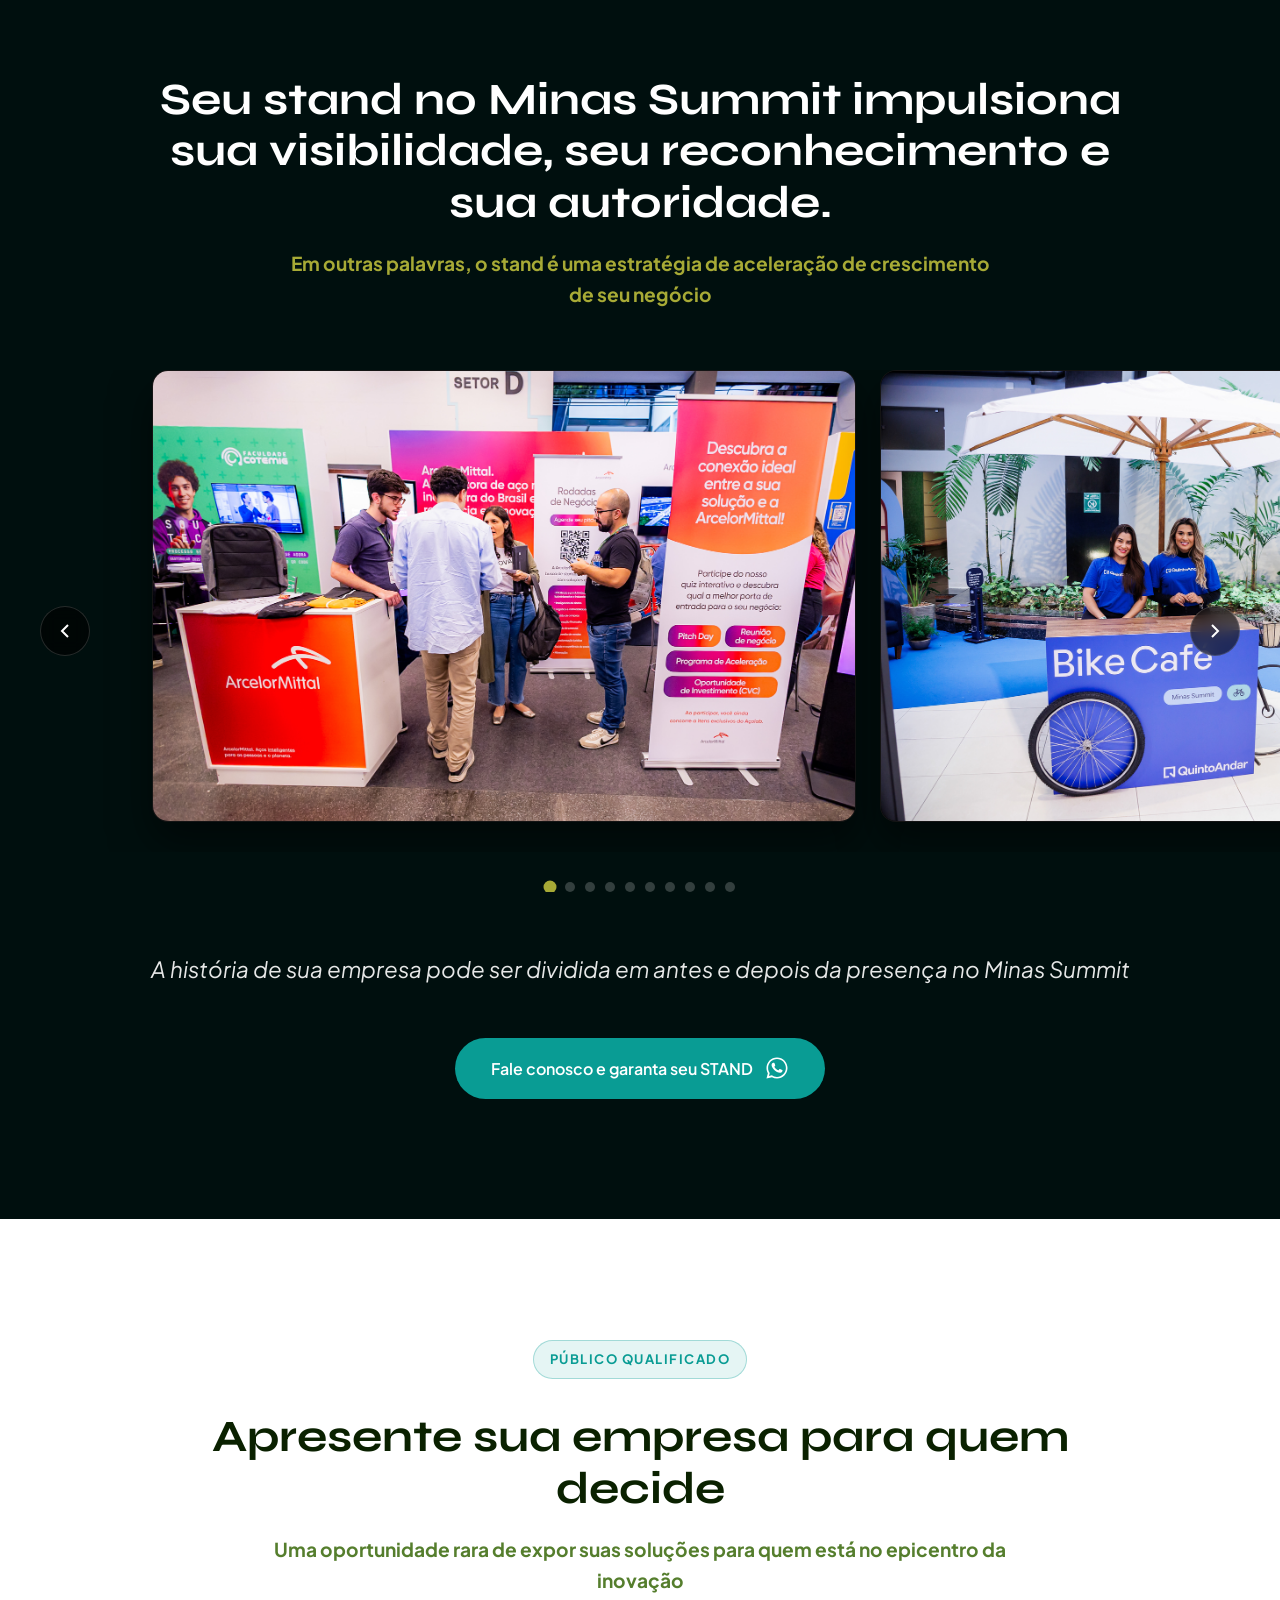
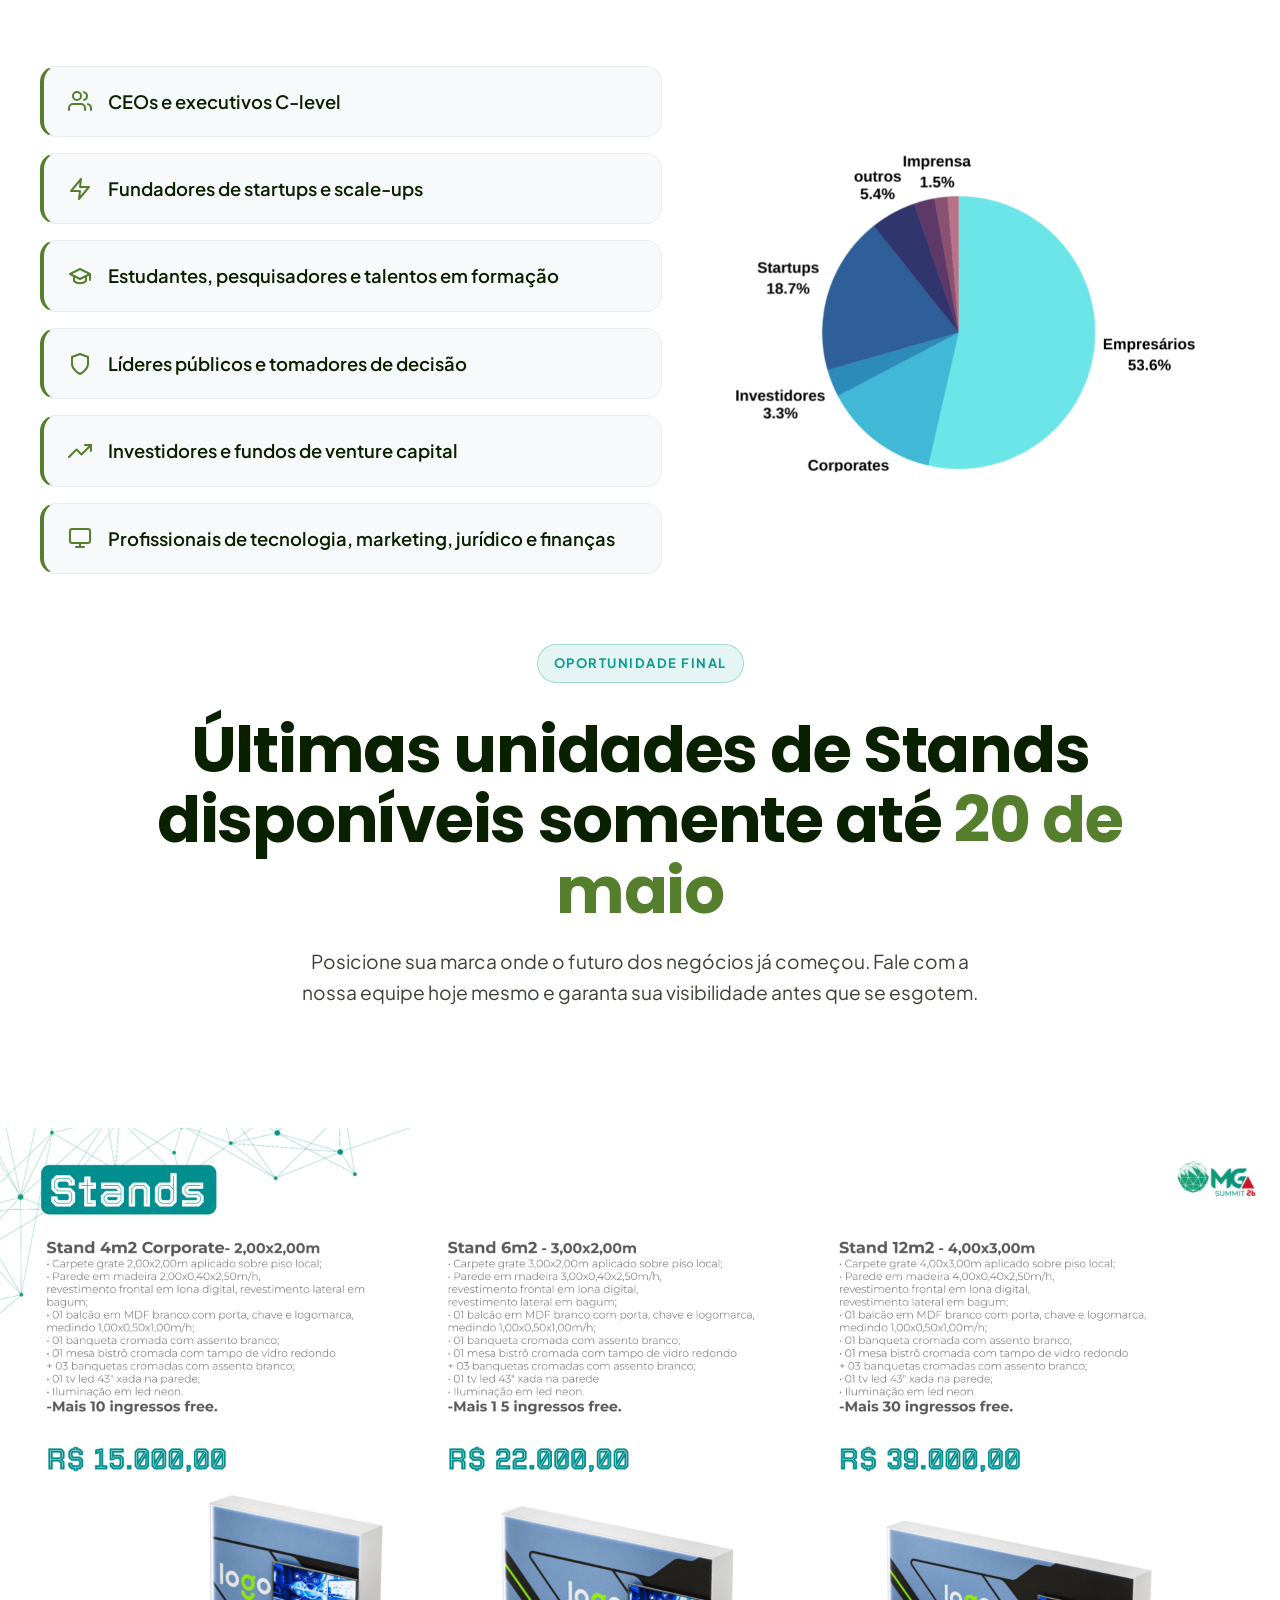
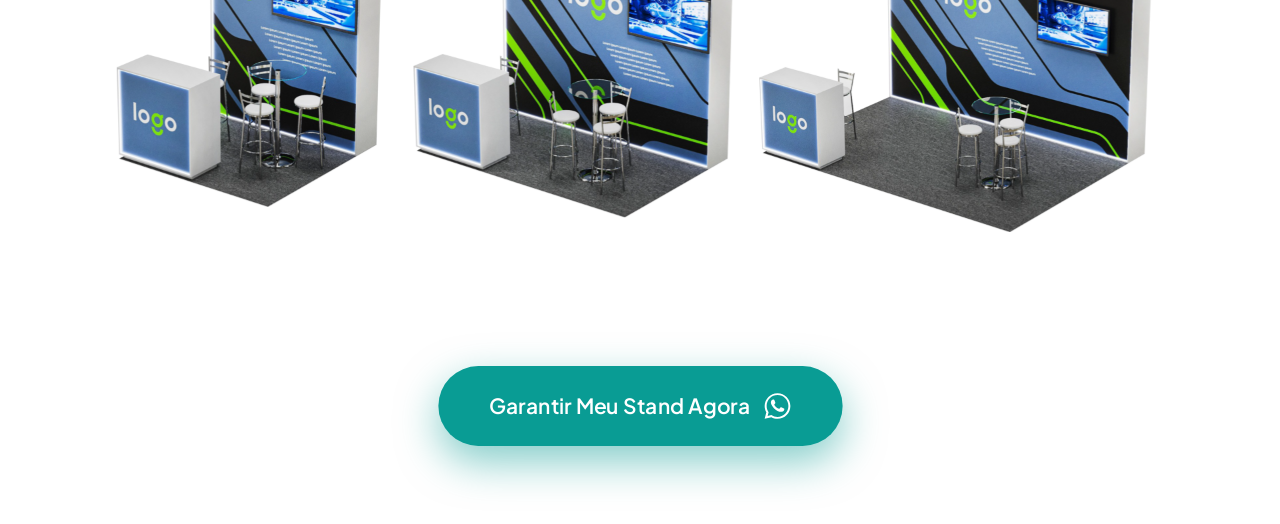
==== commit 8171c5c7: "logos no carrossel" ====
--- a/index.html
+++ b/index.html
@@ -23,12 +23,6 @@
 
     <!-- Styles -->
     <link rel="stylesheet" href="css/styles.css">
-
-    <!-- Vercel Web Analytics -->
-    <script>
-        window.va = window.va || function () { (window.vaq = window.vaq || []).push(arguments); };
-    </script>
-    <script defer src="/_vercel/insights/script.js"></script>
 </head>
 
 <body>
@@ -261,22 +255,56 @@
     <section id="autoridade" style="padding-top: 0; padding-bottom: 120px;">
         <div class="marquee-track">
             <div class="marquee-content">
-                <div class="logo-placeholder">Logo Empresa 1</div>
-                <div class="logo-placeholder">Logo Empresa 2</div>
-                <div class="logo-placeholder">Logo Empresa 3</div>
-                <div class="logo-placeholder">Logo Empresa 4</div>
-                <div class="logo-placeholder">Logo Empresa 5</div>
-                <div class="logo-placeholder">Logo Empresa 6</div>
-                <div class="logo-placeholder">Logo Empresa 7</div>
+                <img src="assets/img/logos/CRAMG.png" alt="CRAMG" class="logo-item">
+                <img src="assets/img/logos/Group-214.png" alt="Group 214" class="logo-item invert">
+                <img src="assets/img/logos/arcelormittal-logo.svg" alt="ArcelorMittal" class="logo-item">
+                <img src="assets/img/logos/asaas.svg" alt="Asaas" class="logo-item">
+                <img src="assets/img/logos/band-minas-v2.webp" alt="Band Minas" class="logo-item">
+                <img src="assets/img/logos/bh-prefeitur.svg" alt="BH Prefeitura" class="logo-item">
+                <img src="assets/img/logos/colegio-cotemig.svg" alt="Colegio Cotemig" class="logo-item">
+                <img src="assets/img/logos/fapemig.svg" alt="Fapemig" class="logo-item">
+                <img src="assets/img/logos/fiap.svg" alt="Fiap" class="logo-item">
+                <img src="assets/img/logos/flash.svg" alt="Flash" class="logo-item">
+                <img src="assets/img/logos/grant-thornton.webp" alt="Grant Thornton" class="logo-item invert">
+                <img src="assets/img/logos/ibmec.svg" alt="Ibmec" class="logo-item">
+                <img src="assets/img/logos/logo-amm.webp" alt="Logo AMM" class="logo-item">
+                <img src="assets/img/logos/logo-framework-mobile.svg" alt="Framework Mobile" class="logo-item">
+                <img src="assets/img/logos/logo-yazo.webp" alt="Logo Yazo" class="logo-item">
+                <img src="assets/img/logos/logo_banco_mercantil.svg" alt="Banco Mercantil" class="logo-item">
+                <img src="assets/img/logos/logo_governo-de-minas_horizontal_rgb_negativa_2025_0.png.webp" alt="Governo de Minas" class="logo-item invert">
+                <img src="assets/img/logos/mmf-advogados.svg" alt="MMF Advogados" class="logo-item">
+                <img src="assets/img/logos/pbh-ativos.png" alt="PBH Ativos" class="logo-item invert">
+                <img src="assets/img/logos/quintoandar.svg" alt="QuintoAndar" class="logo-item invert">
+                <img src="assets/img/logos/sap.svg" alt="SAP" class="logo-item">
+                <img src="assets/img/logos/tial-logo.svg" alt="Tial" class="logo-item">
+                <img src="assets/img/logos/totvs.svg" alt="Totvs" class="logo-item">
+                <img src="assets/img/logos/v4.svg" alt="V4" class="logo-item">
             </div>
             <div class="marquee-content" aria-hidden="true">
-                <div class="logo-placeholder">Logo Empresa 1</div>
-                <div class="logo-placeholder">Logo Empresa 2</div>
-                <div class="logo-placeholder">Logo Empresa 3</div>
-                <div class="logo-placeholder">Logo Empresa 4</div>
-                <div class="logo-placeholder">Logo Empresa 5</div>
-                <div class="logo-placeholder">Logo Empresa 6</div>
-                <div class="logo-placeholder">Logo Empresa 7</div>
+                <img src="assets/img/logos/CRAMG.png" alt="CRAMG" class="logo-item">
+                <img src="assets/img/logos/Group-214.png" alt="Group 214" class="logo-item invert">
+                <img src="assets/img/logos/arcelormittal-logo.svg" alt="ArcelorMittal" class="logo-item">
+                <img src="assets/img/logos/asaas.svg" alt="Asaas" class="logo-item">
+                <img src="assets/img/logos/band-minas-v2.webp" alt="Band Minas" class="logo-item">
+                <img src="assets/img/logos/bh-prefeitur.svg" alt="BH Prefeitura" class="logo-item">
+                <img src="assets/img/logos/colegio-cotemig.svg" alt="Colegio Cotemig" class="logo-item">
+                <img src="assets/img/logos/fapemig.svg" alt="Fapemig" class="logo-item">
+                <img src="assets/img/logos/fiap.svg" alt="Fiap" class="logo-item">
+                <img src="assets/img/logos/flash.svg" alt="Flash" class="logo-item">
+                <img src="assets/img/logos/grant-thornton.webp" alt="Grant Thornton" class="logo-item invert">
+                <img src="assets/img/logos/ibmec.svg" alt="Ibmec" class="logo-item">
+                <img src="assets/img/logos/logo-amm.webp" alt="Logo AMM" class="logo-item">
+                <img src="assets/img/logos/logo-framework-mobile.svg" alt="Framework Mobile" class="logo-item">
+                <img src="assets/img/logos/logo-yazo.webp" alt="Logo Yazo" class="logo-item">
+                <img src="assets/img/logos/logo_banco_mercantil.svg" alt="Banco Mercantil" class="logo-item">
+                <img src="assets/img/logos/logo_governo-de-minas_horizontal_rgb_negativa_2025_0.png.webp" alt="Governo de Minas" class="logo-item invert">
+                <img src="assets/img/logos/mmf-advogados.svg" alt="MMF Advogados" class="logo-item">
+                <img src="assets/img/logos/pbh-ativos.png" alt="PBH Ativos" class="logo-item invert">
+                <img src="assets/img/logos/quintoandar.svg" alt="QuintoAndar" class="logo-item invert">
+                <img src="assets/img/logos/sap.svg" alt="SAP" class="logo-item">
+                <img src="assets/img/logos/tial-logo.svg" alt="Tial" class="logo-item">
+                <img src="assets/img/logos/totvs.svg" alt="Totvs" class="logo-item">
+                <img src="assets/img/logos/v4.svg" alt="V4" class="logo-item">
             </div>
         </div>
 
--- a/css/styles.css
+++ b/css/styles.css
@@ -414,19 +414,29 @@
     }
 }
 
-.logo-placeholder {
-    width: 180px;
-    height: 60px;
-    background: rgba(255, 255, 255, 0.05);
-    border: 1px dashed rgba(255, 255, 255, 0.15);
-    border-radius: 8px;
-    display: inline-flex;
-    justify-content: center;
-    align-items: center;
-    color: rgba(255, 255, 255, 0.4);
-    font-size: 13px;
-    font-weight: 600;
-    text-transform: uppercase;
+.logo-item {
+    height: 45px;
+    width: auto;
+    max-width: 160px;
+    object-fit: contain;
+    opacity: 0.6;
+    filter: grayscale(1) brightness(2);
+    transition: var(--transition);
+    flex-shrink: 0;
+}
+
+.logo-item:hover {
+    opacity: 1;
+    filter: grayscale(0) brightness(1);
+}
+
+.logo-item.invert {
+    filter: invert(1) grayscale(1) brightness(2);
+}
+
+.logo-item.invert:hover {
+    filter: invert(1) grayscale(0) brightness(1);
+    opacity: 1;
 }
 
 .stand-carousel-wrapper {
